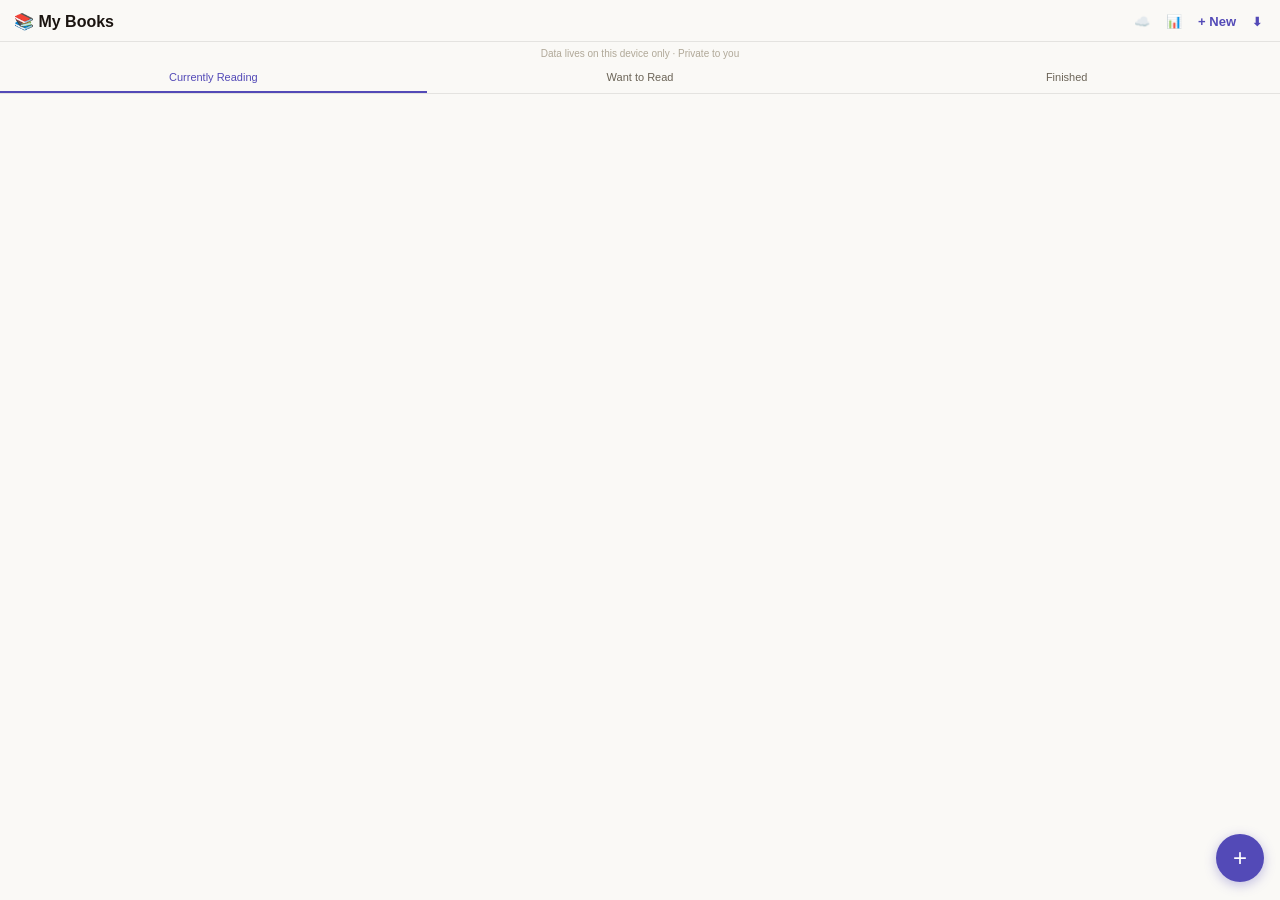
==== Index.html @ c8bccec6 "Add files via upload" ====
<!DOCTYPE html>
<html lang="en">
<head>
<meta charset="UTF-8"/>
<meta name="viewport" content="width=device-width,initial-scale=1,viewport-fit=cover"/>
<meta name="apple-mobile-web-app-capable" content="yes"/>
<meta name="apple-mobile-web-app-status-bar-style" content="black-translucent"/>
<meta name="apple-mobile-web-app-title" content="Annotator"/>
<meta name="theme-color" content="#1a1412"/>
<link rel="manifest" href="./manifest.json"/>
<link rel="apple-touch-icon" href="./icons/icon-192.png"/>
<title>Book Annotator</title>
<style>
:root{
  --bg:#faf9f6;--bg2:#f0ede6;--bg3:#e8e3d8;--card:#fff;--cb:rgba(0,0,0,0.09);
  --text:#1a1410;--t2:#6b6457;--t3:#b0a898;
  --accent:#534AB7;--al:#EEEDFE;--am:#7F77DD;
  --green:#0F6E56;--gl:#E1F5EE;--red:#A32D2D;--rl:#FCEBEB;
  --r:10px;--rl2:14px;--rx:18px;
  --st:env(safe-area-inset-top,0px);--sb:env(safe-area-inset-bottom,0px);
}
@media(prefers-color-scheme:dark){:root{
  --bg:#1a1412;--bg2:#221e1a;--bg3:#2a2420;--card:#2a2420;--cb:rgba(255,255,255,0.09);
  --text:#f0ebe2;--t2:#a09880;--t3:#5a5248;--al:#2a2660;--am:#9f99e8;
  --gl:#0a2e25;--rl:#2a1010;
}}
*,*::before,*::after{box-sizing:border-box;margin:0;padding:0;-webkit-tap-highlight-color:transparent;}
html,body{height:100%;overscroll-behavior:none;}
body{font-family:-apple-system,BlinkMacSystemFont,"SF Pro Text",sans-serif;background:var(--bg);color:var(--text);padding-top:var(--st);overflow-x:hidden;}
.screen{display:none;flex-direction:column;height:calc(100vh - var(--st));overflow:hidden;}
.screen.active{display:flex;}
.topbar{display:flex;align-items:center;gap:8px;padding:10px 14px 8px;background:var(--bg);border-bottom:0.5px solid var(--cb);flex-shrink:0;}
.topbar-title{font-size:16px;font-weight:600;flex:1;white-space:nowrap;overflow:hidden;text-overflow:ellipsis;}
.scroll-body{flex:1;overflow-y:auto;-webkit-overflow-scrolling:touch;padding:14px;}
button{font-family:inherit;cursor:pointer;border:none;border-radius:var(--r);transition:opacity 0.15s;}
.btn{background:var(--bg2);color:var(--text);padding:7px 13px;font-size:14px;font-weight:500;border:0.5px solid var(--cb);}
.btn:active{opacity:0.7;}.btn-primary{background:var(--accent);color:#fff;border-color:var(--accent);}
.btn-sm{font-size:11px;padding:3px 8px;background:transparent;color:var(--accent);border:0.5px solid var(--am);}
.btn-icon{background:transparent;color:var(--accent);font-size:13px;font-weight:600;padding:4px;}
.btn-back{background:transparent;color:var(--accent);font-size:15px;font-weight:500;padding:4px 0;display:flex;align-items:center;}
.btn-back::before{content:"‹";font-size:22px;line-height:1;margin-right:1px;}
/* sheets */
.sheet-overlay{display:none;position:fixed;inset:0;background:rgba(0,0,0,0.5);z-index:200;align-items:flex-end;}
.sheet-overlay.open{display:flex;}
.sheet{background:var(--bg);border-radius:var(--rx) var(--rx) 0 0;padding:16px max(15px,env(safe-area-inset-left,0px)) calc(16px + var(--sb)) max(15px,env(safe-area-inset-right,0px));width:100%;max-height:95vh;overflow-y:auto;}
.sheet-handle{width:36px;height:4px;background:var(--t3);border-radius:2px;margin:0 auto 12px;}
.sheet-x{position:absolute;right:10px;top:10px;font-size:22px;background:var(--bg3);color:var(--text);padding:4px 9px;border-radius:var(--r);border:0.5px solid var(--cb);line-height:1;min-width:36px;text-align:center;}
.sheet-title{font-size:16px;font-weight:600;margin-bottom:12px;}
/* forms */
.fg{display:flex;flex-direction:column;gap:4px;margin-bottom:11px;}
label,.fg-label{font-size:11px;color:var(--t2);font-weight:600;letter-spacing:0.04em;text-transform:uppercase;}
input,select,textarea{font-family:inherit;font-size:16px;border:0.5px solid var(--cb);border-radius:var(--r);padding:9px 11px;background:var(--bg2);color:var(--text);outline:none;width:100%;-webkit-appearance:none;appearance:none;}
input:focus,select:focus,textarea:focus{border-color:var(--am);}
input[type=number]{-moz-appearance:textfield;}
textarea{resize:none;min-height:68px;}
select{background-image:url("data:image/svg+xml,%3Csvg xmlns='http://www.w3.org/2000/svg' width='12' height='8'%3E%3Cpath d='M0 0l6 8 6-8z' fill='%23888'/%3E%3C/svg%3E");background-repeat:no-repeat;background-position:right 10px center;padding-right:28px;}
.r2{display:grid;grid-template-columns:1fr 1fr;gap:9px;}
.r3{display:grid;grid-template-columns:1fr 1fr 1fr;gap:7px;}
.fa{display:flex;gap:8px;margin-top:6px;}
.fa .btn{flex:1;padding:13px 11px;font-size:14px;min-height:48px;touch-action:manipulation;-webkit-tap-highlight-color:transparent;}
.divider{height:0.5px;background:var(--cb);margin:12px 0;}
.slabel{font-size:11px;font-weight:700;color:var(--t2);letter-spacing:0.06em;text-transform:uppercase;margin-bottom:7px;}
/* tabs */
.tab-bar{display:flex;background:var(--bg);border-bottom:0.5px solid var(--cb);flex-shrink:0;overflow-x:auto;scrollbar-width:none;}
.tab-bar::-webkit-scrollbar{display:none;}
.tab{flex-shrink:0;padding:8px 11px;font-size:11px;font-weight:500;color:var(--t2);background:transparent;border-bottom:2px solid transparent;border-radius:0;white-space:nowrap;}
.tab.active{color:var(--accent);border-bottom-color:var(--accent);}
.panel{display:none;}.panel.active{display:block;}
/* library */
.book-card{background:var(--card);border-radius:var(--rl2);border:0.5px solid var(--cb);padding:13px;margin-bottom:10px;cursor:pointer;display:flex;align-items:flex-start;gap:11px;}
.book-card:active{opacity:0.7;}
.book-cover{width:50px;height:72px;border-radius:6px;flex-shrink:0;overflow:hidden;background:var(--bg2);}
.book-info{flex:1;min-width:0;}
.book-title{font-size:15px;font-weight:600;margin-bottom:1px;white-space:nowrap;overflow:hidden;text-overflow:ellipsis;}
.book-author{font-size:12px;color:var(--t2);margin-bottom:4px;}
.book-meta{display:flex;align-items:center;gap:5px;flex-wrap:wrap;}
.gbadge{font-size:10px;font-weight:600;padding:2px 6px;border-radius:20px;background:var(--al);color:var(--accent);}
.sdot{width:6px;height:6px;border-radius:50%;display:inline-block;flex-shrink:0;}
.status-reading{background:#1D9E75;}.status-finished{background:#378ADD;}.status-want{background:#888780;}
/* entry cards */
.ec{background:var(--card);border-radius:var(--rl2);border:0.5px solid var(--cb);padding:10px 12px;margin-bottom:7px;border-left:3px solid var(--am);}
.ec.quote{border-left-color:#1D9E75;}.ec.character,.ec.person,.ec.suspect{border-left-color:#D85A30;}
.ec.theme{border-left-color:#378ADD;}.ec.chapter{border-left-color:#BA7517;}
.ec.setting{border-left-color:#D4537E;}.ec.relationship{border-left-color:#888780;}
.ec.symbol{border-left-color:#639922;}.ec.argument,.ec.redflag{border-left-color:#A32D2D;}
.ec.concept,.ec.keyidea{border-left-color:#185FA5;}.ec.evidence{border-left-color:#0F6E56;}
.ec.question{border-left-color:#7F77DD;}.ec.event{border-left-color:#D4537E;}
.ec.word{border-left-color:#854F0B;}.ec.characteristic{border-left-color:#993C1D;}
.ec.reference{border-left-color:#2E86C1;}.ec.dialogue{border-left-color:#1A8FA1;}
.emeta{display:flex;align-items:center;gap:4px;margin-bottom:5px;flex-wrap:wrap;}
.tag{font-size:10px;font-weight:600;padding:2px 6px;border-radius:20px;}
.tag-quote{background:var(--gl);color:var(--green);}
.tag-character,.tag-person,.tag-suspect{background:#FAECE7;color:#993C1D;}
.tag-theme{background:#E6F1FB;color:#185FA5;}.tag-chapter{background:#FAEEDA;color:#854F0B;}
.tag-setting{background:#FBEAF0;color:#993556;}.tag-relationship{background:#F1EFE8;color:#5F5E5A;}
.tag-symbol{background:#EAF3DE;color:#3B6D11;}.tag-argument,.tag-redflag{background:var(--rl);color:var(--red);}
.tag-concept,.tag-keyidea{background:#E6F1FB;color:#0C447C;}.tag-evidence{background:var(--gl);color:#085041;}
.tag-question{background:var(--al);color:var(--accent);}.tag-event{background:#FBEAF0;color:#993556;}
.tag-word{background:#FAEEDA;color:#633806;}.tag-characteristic{background:#FAECE7;color:#712B13;}
.tag-reference{background:#E6F1FB;color:#0C447C;}.tag-dialogue{background:#E8FCF8;color:#0b5345;}
.tag-default{background:var(--al);color:var(--accent);}
.pbadge{font-size:10px;color:var(--t3);background:var(--bg2);padding:2px 5px;border-radius:20px;border:0.5px solid var(--cb);white-space:nowrap;}
.cbadge{font-size:10px;font-weight:600;padding:2px 6px;border-radius:20px;cursor:pointer;}
.cbadge:active{opacity:0.7;}
.ebadge{font-size:10px;padding:2px 6px;border-radius:20px;font-weight:500;}
.emo-positive{background:var(--gl);color:var(--green);}
.emo-neutral{background:#E6F1FB;color:#185FA5;}
.emo-negative{background:var(--rl);color:var(--red);}
.econtent{font-size:13px;line-height:1.5;color:var(--text);}
.enote{font-size:12px;color:var(--t2);margin-top:3px;font-style:italic;}
.eactions{display:flex;gap:5px;justify-content:flex-end;margin-top:5px;}
.btn-del{background:transparent;color:var(--t3);font-size:11px;padding:2px 5px;}
.btn-del:active{color:#E24B4A;}
.btn-edit{background:transparent;color:var(--accent);font-size:11px;padding:2px 5px;}
/* filters */
.fscroll{display:flex;gap:5px;overflow-x:auto;padding-bottom:5px;margin-bottom:9px;-webkit-overflow-scrolling:touch;scrollbar-width:none;position:relative;z-index:1;}
.fscroll button,.fscroll .chip{pointer-events:auto;-webkit-tap-highlight-color:transparent;touch-action:manipulation;cursor:pointer;}
.fscroll::-webkit-scrollbar{display:none;}
.chip{white-space:nowrap;font-size:11px;font-weight:500;padding:5px 11px;border-radius:20px;border:0.5px solid var(--cb);background:var(--bg2);color:var(--t2);cursor:pointer;-webkit-tap-highlight-color:transparent;touch-action:manipulation;user-select:none;-webkit-user-select:none;}
.chip.active{background:var(--al);color:var(--accent);border-color:var(--am);}
/* char */
.clcard{border-radius:var(--rl2);border:0.5px solid var(--cb);padding:11px 13px;margin-bottom:7px;cursor:pointer;display:flex;align-items:center;gap:10px;}
.clcard:active{opacity:0.7;}
.avatar{border-radius:50%;font-weight:700;display:flex;align-items:center;justify-content:center;flex-shrink:0;overflow:hidden;}
/* char detail */
.char-hero{padding:14px;border-bottom:0.5px solid var(--cb);display:flex;align-items:flex-start;gap:11px;flex-shrink:0;flex-wrap:wrap;}
.csec{margin-bottom:14px;}
.csec-header{display:flex;align-items:center;justify-content:space-between;margin-bottom:6px;cursor:pointer;padding:6px 0;min-height:36px;touch-action:manipulation;-webkit-tap-highlight-color:transparent;}
.csec-label{font-size:10px;font-weight:700;letter-spacing:0.07em;text-transform:uppercase;}
.csec-toggle{font-size:16px;color:var(--accent);min-width:28px;text-align:center;line-height:1;padding:4px;}
.citem{background:var(--card);border:0.5px solid var(--cb);border-radius:var(--r);padding:8px 10px;margin-bottom:5px;font-size:13px;line-height:1.5;}
.ilabel{font-size:10px;font-weight:700;letter-spacing:0.04em;text-transform:uppercase;margin-bottom:2px;}
.ipage{font-size:10px;color:var(--t3);margin-top:3px;}
/* summary cards */
.sum-grid{display:grid;grid-template-columns:repeat(auto-fill,minmax(130px,1fr));gap:8px;margin-bottom:12px;}
.sum-card{background:var(--bg2);border-radius:var(--r);padding:9px 11px;cursor:pointer;touch-action:manipulation;-webkit-tap-highlight-color:transparent;}
.sum-card:active{opacity:0.7;}
.sum-val{font-size:18px;font-weight:600;}
.sum-lbl{font-size:11px;color:var(--t2);}
/* timeline */
.titem{display:flex;gap:9px;margin-bottom:13px;position:relative;}
.tdot{width:10px;height:10px;border-radius:50%;flex-shrink:0;margin-top:3px;}
.tline{position:absolute;left:4px;top:13px;bottom:-13px;width:2px;background:var(--cb);}
/* web */
.web-wrap{overflow-x:auto;overflow-y:auto;-webkit-overflow-scrolling:touch;cursor:grab;user-select:none;-webkit-user-select:none;padding:8px 0;}
/* empty */
.empty{text-align:center;padding:32px 14px;color:var(--t3);}
.empty-icon{font-size:30px;margin-bottom:7px;}
.empty-text{font-size:13px;font-weight:500;}
.empty-sub{font-size:11px;margin-top:4px;}
/* fab */
.fab{position:fixed;bottom:calc(18px + var(--sb));right:16px;width:48px;height:48px;border-radius:50%;background:var(--accent);color:#fff;font-size:24px;font-weight:300;display:flex;align-items:center;justify-content:center;box-shadow:0 3px 12px rgba(83,74,183,0.35);z-index:50;border:none;}
.fab:active{transform:scale(0.92);}
/* char picker */
.cpick-row{display:flex;gap:5px;flex-wrap:wrap;margin-top:4px;}
.cpick{font-size:11px;font-weight:600;padding:3px 8px;border-radius:20px;cursor:pointer;border:1.5px solid transparent;opacity:0.4;transition:opacity 0.15s;}
.cpick.sel{opacity:1;}
/* photo */
.photo-box{width:100%;height:80px;border:1px dashed var(--cb);border-radius:var(--r);display:flex;flex-direction:column;align-items:center;justify-content:center;cursor:pointer;gap:3px;position:relative;overflow:hidden;}
.photo-box img{position:absolute;inset:0;width:100%;height:100%;object-fit:cover;}
.photo-box span{font-size:11px;color:var(--t2);position:relative;}
/* sug box */
.sug-box{background:var(--al);border:0.5px solid var(--am);border-radius:var(--r);padding:9px 11px;margin-bottom:9px;font-size:12px;}
.sug-box strong{display:block;font-size:10px;color:var(--accent);margin-bottom:4px;}
.sug-btn{font-size:11px;padding:3px 9px;background:var(--accent);color:#fff;border-radius:20px;margin:2px 3px 2px 0;display:inline-block;cursor:pointer;}
/* type hint */
.type-hint{background:var(--al);border-radius:var(--r);padding:9px 11px;font-size:12px;color:var(--accent);line-height:1.55;}
.type-hint strong{display:block;font-size:10px;font-weight:700;letter-spacing:0.04em;text-transform:uppercase;margin-bottom:3px;}
.type-hint ul{padding-left:14px;margin-top:3px;}
.type-hint li{margin-bottom:2px;}
/* chap setup */
.chap-row{display:flex;align-items:center;gap:5px;margin-bottom:5px;background:var(--bg2);border-radius:var(--r);padding:7px 9px;}
.chap-row input{flex:1;min-width:0;}
/* location */
.loccard{background:var(--card);border-radius:var(--rl2);border:0.5px solid var(--cb);padding:10px 12px;margin-bottom:7px;}
.loccard-header{display:flex;align-items:center;justify-content:space-between;cursor:pointer;}
/* ref */
.ref-card{background:var(--card);border-radius:var(--rl2);border:0.5px solid var(--cb);padding:10px 12px;margin-bottom:7px;border-left:3px solid #2E86C1;}
/* todo */
.todo-item{display:flex;align-items:flex-start;gap:8px;padding:8px 10px;background:var(--card);border-radius:var(--r);border:0.5px solid var(--cb);margin-bottom:6px;}
.todo-dot{width:8px;height:8px;border-radius:50%;flex-shrink:0;margin-top:4px;}
/* reading session */
.session-card{background:var(--card);border-radius:var(--r);border:0.5px solid var(--cb);padding:9px 11px;margin-bottom:7px;}
/* stats */
.stat-row{display:flex;justify-content:space-between;align-items:center;padding:6px 0;border-bottom:0.5px solid var(--cb);}
.stat-val{font-size:15px;font-weight:600;}
/* progress bar */
.prog-bar{height:4px;background:var(--bg3);border-radius:2px;overflow:hidden;margin-top:4px;}
.prog-fill{height:100%;border-radius:2px;transition:width 0.3s;}
/* inv row */
.inv-row{display:flex;gap:4px;flex-wrap:wrap;margin-top:4px;}
/* dialogue */
.dial-line{display:flex;gap:8px;align-items:flex-start;margin-bottom:8px;padding:6px 8px;background:var(--bg2);border-radius:var(--r);}
.dial-speaker{min-width:80px;font-size:11px;font-weight:600;color:var(--accent);}
/* quick add char */
.quick-add-char{background:var(--al);border-radius:var(--r);padding:9px 11px;margin-top:6px;border:0.5px solid var(--am);}
</style>
</head>
<body>

<!-- ══ LIBRARY ══ -->
<div id="lib-screen" class="screen active">
  <div class="topbar">
    <div class="topbar-title">📚 My Books</div>
    <button class="btn-icon" style="font-size:13px;" onclick="openSync()">☁️</button>
    <button class="btn-icon" style="font-size:13px;" onclick="openSheet('lib-stats-overlay');renderLibStats()">📊</button>
    <button class="btn-icon" onclick="openNewBookSheet()">+ New</button>
    <button class="btn-icon" style="font-size:12px;" onclick="exportAllData()">⬇</button>
  </div>
  <div style="flex:1;overflow-y:auto;-webkit-overflow-scrolling:touch;">
    <div style="font-size:10px;color:var(--t3);text-align:center;padding:6px 0 4px;">Data lives on this device only · Private to you</div>
    <!-- reading/want tabs -->
    <div style="display:flex;gap:0;border-bottom:0.5px solid var(--cb);">
      <button class="tab active" id="lib-tab-reading" onclick="switchLibTab('reading',this)" style="flex:1;">Currently Reading</button>
      <button class="tab" id="lib-tab-want" onclick="switchLibTab('want',this)" style="flex:1;">Want to Read</button>
      <button class="tab" id="lib-tab-finished" onclick="switchLibTab('finished',this)" style="flex:1;">Finished</button>
    </div>
    <div id="lib-body" style="padding:12px;padding-bottom:80px;"></div>
    <div id="lib-empty" class="empty" style="display:none;padding:40px 14px;">
      <div class="empty-icon">📚</div><div class="empty-text">No books here yet</div><div class="empty-sub">Tap + New to add one</div>
    </div>
  </div>
  <button class="fab" onclick="openNewBookSheet()">+</button>
</div>

<!-- ══ BOOK ══ -->
<div id="book-screen" class="screen">
  <div class="topbar">
    <button class="btn-back" onclick="goLib()"></button>
    <div class="topbar-title" id="bs-title"></div>
    <button class="btn-icon" onclick="forceTab('stats')" title="Stats">📊</button>
    <button class="btn-icon" onclick="openReadingTimer()" title="Reading timer">⏱</button>
    <button class="btn-icon" onclick="openBookSettings()" style="font-size:16px;">⚙</button>
  </div>
  <div class="tab-bar" id="tab-bar"></div>
  <div style="flex:1;overflow-y:auto;-webkit-overflow-scrolling:touch;" id="panel-wrap">

    <div id="log-panel" class="panel active" style="padding:10px 11px 85px;">
      <div class="fscroll" id="filter-bar"></div>
      <div id="entries-list"></div>
      <div id="log-empty" class="empty" style="display:none"><div class="empty-icon">✏️</div><div class="empty-text">No entries yet</div><div class="empty-sub">Tap + to begin</div></div>
    </div>

    <div id="quotes-panel" class="panel" style="padding:10px 11px 85px;">
      <div class="fscroll" id="quote-filter"></div>
      <div id="quotes-list"></div>
      <div id="quotes-empty" class="empty" style="display:none"><div class="empty-icon">💬</div><div class="empty-text">No quotes yet</div></div>
    </div>

    <div id="chars-panel" class="panel" style="padding:10px 11px 85px;">
      <div style="display:flex;justify-content:flex-end;margin-bottom:8px;">
        <button class="btn btn-sm" onclick="suggestFamilyConnections()" style="font-size:11px;">🧬 Suggest family connections</button>
      </div>
      <div id="chars-list"></div>
      <div id="chars-empty" class="empty" style="display:none"><div class="empty-icon">👤</div><div class="empty-text">No characters yet</div></div>
    </div>

    <div id="web-panel" class="panel" style="padding:8px 10px 85px;">
      <div style="font-size:10px;color:var(--t3);text-align:center;margin-bottom:6px;">Tap a character · Filter by relationship type</div>
      <div class="fscroll" id="web-filter-bar"></div>
      <div class="web-wrap"><svg id="web-svg" style="width:100%;display:block;margin:0 auto;" height="500" viewBox="0 0 360 500"></svg></div>
      <div id="web-empty" class="empty" style="display:none"><div class="empty-icon">🕸️</div><div class="empty-text">No characters yet</div></div>
    </div>

    <div id="timeline-panel" class="panel" style="padding:10px 11px 85px;">
      <div style="font-size:11px;color:var(--t2);background:var(--bg2);border-radius:var(--r);padding:8px 10px;margin-bottom:10px;"><strong>Timeline tip:</strong> Log chronological beats here — "Year 1815," "Three weeks pass," "Chapter 4 occurs two days after Ch.3." For major emotional turning points use the <em>Event</em> entry type. For relative time, use ± offset from a prior event.</div>
      <div id="timeline-list"></div>
      <div id="tl-empty" class="empty" style="display:none"><div class="empty-icon">📅</div><div class="empty-text">No timeline entries yet</div></div>
    </div>

    <div id="map-panel" class="panel" style="padding:10px 11px 85px;">
      <div id="map-list"></div>
      <div id="map-empty" class="empty" style="display:none"><div class="empty-icon">📍</div><div class="empty-text">No locations yet</div></div>
    </div>

    <div id="words-panel" class="panel" style="padding:10px 11px 85px;">
      <div id="words-list"></div>
      <div id="words-empty" class="empty" style="display:none"><div class="empty-icon">📖</div><div class="empty-text">No vocabulary yet</div></div>
    </div>

    <div id="questions-panel" class="panel" style="padding:10px 11px 85px;">
      <div id="questions-list"></div>
      <div id="q-empty" class="empty" style="display:none"><div class="empty-icon">❓</div><div class="empty-text">No questions yet</div></div>
    </div>

    <div id="refs-panel" class="panel" style="padding:10px 11px 85px;">
      <div class="fscroll" id="ref-filter-bar"></div>
      <div id="refs-list"></div>
      <div id="refs-empty" class="empty" style="display:none"><div class="empty-icon">🔖</div><div class="empty-text">No references yet</div></div>
    </div>

    <div id="todo-panel" class="panel" style="padding:10px 11px 85px;">
      <div id="todo-progress" style="margin-bottom:10px;"></div>
      <div style="margin-bottom:10px;">
        <button class="btn btn-sm" onclick="scanMissingFields()" style="width:100%;padding:9px;font-size:12px;touch-action:manipulation;">🔍 Scan entries for missing fields</button>
        <div id="scan-results" style="display:none;margin-top:8px;background:var(--bg2);border-radius:var(--r);padding:10px 12px;font-size:12px;"></div>
      </div>
      <div id="todo-list"></div>
    </div>

    <div id="stats-panel" class="panel" style="padding:10px 11px 85px;">
      <div id="stats-content"></div>
    </div>

  </div>
  <button class="fab" onclick="openAddSheet()">+</button>
</div>

<!-- ══ CHARACTER DETAIL ══ -->
<div id="char-screen" class="screen">
  <div class="topbar">
    <button class="btn-back" id="char-back-btn"></button>
    <div class="topbar-title" id="char-screen-title"></div>
    <button class="btn-icon" id="char-edit-btn" style="font-size:12px;">Edit</button>
    <button class="btn-icon" id="char-add-rel-btn" style="font-size:12px;">+ Rel</button>
  </div>
  <div class="char-hero" id="char-hero"></div>
  <div style="flex:1;overflow-y:auto;-webkit-overflow-scrolling:touch;padding:12px 12px 40px;" id="char-body"></div>
</div>

<!-- ══ LOCATION DETAIL ══ -->
<div id="loc-screen" class="screen">
  <div class="topbar">
    <button class="btn-back" id="loc-back-btn"></button>
    <div class="topbar-title" id="loc-screen-title"></div>
    <button class="btn-icon" style="font-size:12px;" onclick="if(currentLocName)openEditLocSheet(currentLocName)">Edit</button>
  </div>
  <div style="flex:1;overflow-y:auto;-webkit-overflow-scrolling:touch;padding:12px 12px 40px;" id="loc-body"></div>
</div>

<!-- ══ GUIDE SCREEN ══ -->
<div id="guide-screen" class="screen">
  <div class="topbar">
    <button class="btn-back" onclick="show('lib-screen','guide-screen')"></button>
    <div class="topbar-title">How to Use This App</div>
  </div>
  <div class="scroll-body" id="guide-body"></div>
</div>

<!-- ══ NEW BOOK SHEET ══ -->
<div class="sheet-overlay" id="nb-overlay" onclick="mc('nb-overlay',event)">
  <div class="sheet" style="position:relative;">
    <div class="sheet-handle"></div>
    <button class="sheet-x" onclick="closeSheet('nb-overlay')">×</button>
    <div class="sheet-title" id="nb-sheet-title">New book</div>
    <input type="hidden" id="nb-edit-id"/>
    <div class="fg"><label>Title *</label><input type="text" id="nb-title" placeholder="e.g. East of Eden" oninput="autoTitleCase(this)" onblur="lookupBook(this.value)"/></div>
    <div id="nb-lookup-hint" style="display:none;font-size:11px;color:var(--accent);margin:-6px 0 8px;padding:5px 8px;background:var(--al);border-radius:var(--r);"></div>
    <div class="fg"><label>Author</label><input type="text" id="nb-author" placeholder="e.g. John Steinbeck"/></div>
    <div class="r2">
      <div class="fg"><label>Genre / Type</label>
        <select id="nb-genre">
          <option value="fiction">Fiction</option>
          <option value="nonfiction">Non-Fiction</option>
          <option value="memoir">Memoir / Biography</option>
          <option value="mystery">Mystery / Thriller</option>
          <option value="scifi">Sci-Fi / Fantasy</option>
          <option value="history">History</option>
          <option value="selfhelp">Self-Help</option>
          <option value="poetry">Poetry</option>
          <option value="essays">Collection of Essays</option>
          <option value="anthology">Anthology</option>
          <option value="graphic">Graphic Novel / Comics</option>
          <option value="shortfiction">Short Story Collection</option>
          <option value="play">Play / Drama</option>
          <option value="other">Other</option>
        </select>
      </div>
      <div class="fg"><label>Status</label>
        <select id="nb-status" onchange="toggleRatingVis()">
          <option value="reading">Currently Reading</option>
          <option value="finished">Finished</option>
          <option value="want">Want to Read</option>
        </select>
      </div>
    </div>
    <div class="r2">
      <div class="fg"><label>Date started</label><input type="date" id="nb-ds"/></div>
      <div class="fg"><label>Date finished</label><input type="date" id="nb-de"/></div>
    </div>
    <div class="fg" id="nb-rating-group" style="display:none">
      <label>Rating</label>
      <select id="nb-rating">
        <option value="">Not yet rated</option>
        <option value="1">⭐ — Didn't enjoy it</option>
        <option value="2">⭐⭐ — It was okay</option>
        <option value="3">⭐⭐⭐ — Liked it</option>
        <option value="4">⭐⭐⭐⭐ — Really enjoyed it</option>
        <option value="5">⭐⭐⭐⭐⭐ — Loved it</option>
      </select>
    </div>
    <div class="r2">
      <div class="fg"><label>Current page</label><input type="number" id="nb-prog" inputmode="numeric" min="1" placeholder="e.g. 87"/></div>
      <div class="fg"><label>Total pages</label><input type="number" id="nb-total" inputmode="numeric" min="1" placeholder="e.g. 412"/></div>
    </div>
    <div class="fg"><label>Why reading?</label><input type="text" id="nb-why" placeholder="Recommended by, found online, follow-up to…"/></div>
    <div class="divider"></div>
    <div class="slabel">Publication info</div>
    <div class="r2">
      <div class="fg"><label>Publisher</label><input type="text" id="nb-pub" placeholder="e.g. Penguin"/></div>
      <div class="fg"><label>Year published</label><input type="text" id="nb-year" placeholder="e.g. 1952"/></div>
    </div>
    <div class="r2">
      <div class="fg"><label>ISBN</label><input type="text" id="nb-isbn" placeholder="978-…"/></div>
      <div class="fg"><label>Edition / format</label><input type="text" id="nb-edition" placeholder="Paperback, 3rd ed."/></div>
    </div>
    <div class="fg"><label>About the author</label><textarea id="nb-about-author" placeholder="Brief bio or notes about the author…" style="min-height:50px;"></textarea></div>
    <div class="fg"><label>Book summary / blurb</label><textarea id="nb-summary" placeholder="The back-cover summary or your own overview…" style="min-height:60px;"></textarea></div>
    <div class="fg"><label>Original language</label><input type="text" id="nb-orig-lang" placeholder="e.g. Spanish, Russian, French"/></div>
    <div class="fg"><label>Translation / edition language</label><input type="text" id="nb-trans-lang" placeholder="e.g. English (Edith Grossman, 2003)"/></div>
    <div class="divider"></div>
    <div class="slabel">Cover photo</div>
    <div class="fg">
      <div class="photo-box" id="nb-cover-box" onclick="triggerPhoto('nb-cover-input','nb-cover-box','nb-cover-data')">
        <span style="font-size:22px;">📷</span><span>Tap to upload cover</span>
      </div>
      <input type="file" id="nb-cover-input" accept="image/*" style="display:none" onchange="handlePhoto(this,'nb-cover-box','nb-cover-data')"/>
      <input type="hidden" id="nb-cover-data"/>
    </div>
    <div class="divider"></div>
    <div class="slabel">Chapter setup <span style="font-weight:400;color:var(--t3);">(auto-assigns chapter from page)</span></div>
    <div style="font-size:11px;color:var(--t2);margin-bottom:8px;">You can also add chapters as "Chapter" entries in the log — if you add a chapter entry with a page range, it auto-updates this setup.</div>
    <div id="chap-setup-list"></div>
    <button class="btn btn-sm" onclick="addChapSetupRow()" style="margin-bottom:10px;">+ Add chapter</button>
    <div class="fa">
      <button class="btn" onclick="closeSheet('nb-overlay')">Cancel</button>
      <button class="btn btn-primary" onclick="saveBook()">Save</button>
    </div>
  </div>
</div>

<!-- ══ ADD/EDIT ENTRY SHEET ══ -->
<div class="sheet-overlay" id="ae-overlay" onclick="mc('ae-overlay',event)">
  <div class="sheet" style="position:relative;">
    <div class="sheet-handle"></div>
    <button class="sheet-x" onclick="closeSheet('ae-overlay')">×</button>
    <!-- TYPE SELECTOR + HINT PINNED AT TOP -->
    <div style="position:sticky;top:0;background:var(--bg);z-index:10;padding-bottom:8px;margin-bottom:8px;border-bottom:0.5px solid var(--cb);">
      <div class="sheet-title" id="ae-sheet-title" style="margin-bottom:8px;">Add annotation</div>
      <div class="fg" style="margin-bottom:8px;"><label>What is this?</label>
        <div style="display:flex;gap:6px;align-items:center;">
          <select id="ae-type" onchange="onTypeChange()" style="flex:1;"></select>
          <button type="button" onclick="showTypeHint()" style="background:var(--bg3);border:0.5px solid var(--cb);border-radius:var(--r);padding:6px 9px;font-size:13px;color:var(--accent);flex-shrink:0;touch-action:manipulation;" title="Show entry description">?</button>
        </div>
      </div>
      <div id="ae-type-hint" class="type-hint" style="display:none;"></div>
    </div>
    <input type="hidden" id="ae-edit-id"/>

    <!-- CHARACTER -->
    <div id="ae-char-section" style="display:none">
      <div class="r2">
        <div class="fg"><label>Full name *</label><input type="text" id="ae-cn" placeholder="e.g. Elizabeth Bennet" oninput="autoTitleCase(this)"/></div>
        <div class="fg"><label>Nickname(s)</label><input type="text" id="ae-nick" placeholder="e.g. Lizzy"/></div>
      </div>
      <div class="r3">
        <div class="fg"><label>Gender</label>
          <select id="ae-gender"><option value="">Unknown</option><option>Male</option><option>Female</option><option>Nonbinary</option><option>Transgender male</option><option>Transgender female</option><option>Genderfluid</option><option>Agender</option><option>Other</option></select>
        </div>
        <div class="fg"><label>Pronouns</label>
          <select id="ae-pronouns" style="-webkit-appearance:auto;appearance:auto;">
            <option value="">Unknown</option>
            <option value="she/her">she/her</option>
            <option value="he/him">he/him</option>
            <option value="they/them">they/them</option>
            <option value="she/they">she/they</option>
            <option value="he/they">he/they</option>
            <option value="it/its">it/its</option>
            <option value="xe/xem">xe/xem</option>
            <option value="ze/zir">ze/zir</option>
          </select>
        </div>
        <div class="fg"><label>Role</label>
          <select id="ae-crole"><option value="">Unknown</option><option value="main">Main</option><option value="side">Side</option><option value="minor">Minor / Unnamed</option><option value="stranger">Stranger / One-liner</option><option value="antagonist">Antagonist</option><option value="narrator">Narrator</option></select>
        </div>
      </div>
      <div class="r2">
        <div class="fg"><label>Status</label>
          <select id="ae-cstatus"><option value="unknown">Unknown</option><option value="alive">Alive</option><option value="deceased">Deceased</option></select>
        </div>
        <div class="fg"><label>Language(s) spoken</label><input type="text" id="ae-clang" placeholder="e.g. French, Latin"/></div>
      </div>
      <div class="r2">
        <div class="fg"><label>Introduced — Ch.</label><input type="number" id="ae-cintro-ch" inputmode="numeric" placeholder="e.g. 2" min="1"/></div>
        <div class="fg"><label>Introduced — p.</label><input type="number" id="ae-cintro-pg" inputmode="numeric" placeholder="e.g. 34" min="1"/></div>
      </div>
      <div class="fg"><label>Physical description</label><textarea id="ae-cphys" placeholder="Appearance, distinguishing features…" style="min-height:50px;"></textarea></div>
      <div class="fg"><label>Personality description</label><textarea id="ae-cdesc" placeholder="Personality, mannerisms, backstory…" style="min-height:50px;"></textarea></div>
      <div class="fg"><label>Photo</label>
        <div class="photo-box" id="ae-char-photo-box" onclick="triggerPhoto('ae-char-photo-input','ae-char-photo-box','ae-char-photo-data')">
          <span style="font-size:18px;">📷</span><span>Tap to upload photo</span>
        </div>
        <input type="file" id="ae-char-photo-input" accept="image/*" style="display:none" onchange="handlePhoto(this,'ae-char-photo-box','ae-char-photo-data')"/>
        <input type="hidden" id="ae-char-photo-data"/>
      </div>
      <div class="divider"></div>
      <div class="slabel">Quick relationships <span style="font-size:10px;font-weight:400;color:var(--t3);">— "This character" is [type] of [another character]</span></div>
      <div style="font-size:11px;color:var(--t2);margin-bottom:7px;">Slot 1 = THIS character · Slot 2 = THE OTHER character. E.g. "This character is the <em>Teacher</em> of [Character B]"</div>
      <div id="ae-quick-rels-list"></div>
      <button class="btn" onclick="addQuickRelRow()" style="margin-bottom:8px;width:100%;background:var(--al);color:var(--accent);border-color:var(--am);font-size:13px;padding:9px;touch-action:manipulation;">+ Add relationship</button>
      <div id="ae-sug-box" style="display:none" class="sug-box">
        <strong>Suggested connections</strong>
        <div id="ae-sug-content"></div>
      </div>
    </div>

    <!-- CONTENT (non-char) -->
    <div id="ae-content-section">
      <div class="fg"><label id="ae-clabel">Content</label><textarea id="ae-content" placeholder="Enter content…"></textarea></div>
    </div>

    <!-- QUESTION ANSWER -->
    <div id="ae-q-ex" style="display:none">
      <div class="fg"><label>Answer (fill in when resolved)</label><textarea id="ae-qanswer" placeholder="Answer or resolution…" style="min-height:50px;"></textarea></div>
    </div>

    <!-- QUOTE EXTRAS -->
    <div id="ae-quote-ex" style="display:none">
      <div class="r2">
        <div class="fg"><label>Speaker</label><select id="ae-speaker" onchange="autoTagSpeaker()"></select></div>
        <div class="fg"><label>Emotion / tone</label><select id="ae-emotion">
          <option value="">— none —</option>
          <optgroup label="Positive"><option data-tone="positive">Admiring</option><option data-tone="positive">Caring</option><option data-tone="positive">Cheerful</option><option data-tone="positive">Compassionate</option><option data-tone="positive">Confident</option><option data-tone="positive">Excited</option><option data-tone="positive">Grateful</option><option data-tone="positive">Hopeful</option><option data-tone="positive">Joyful</option><option data-tone="positive">Kind</option><option data-tone="positive">Loving</option><option data-tone="positive">Optimistic</option><option data-tone="positive">Playful</option><option data-tone="positive">Proud</option><option data-tone="positive">Reassuring</option><option data-tone="positive">Relieved</option><option data-tone="positive">Sweet</option><option data-tone="positive">Tender</option><option data-tone="positive">Warm</option></optgroup>
          <optgroup label="Neutral"><option data-tone="neutral">Analytical</option><option data-tone="neutral">Confused</option><option data-tone="neutral">Curious</option><option data-tone="neutral">Detached</option><option data-tone="neutral">Matter-of-fact</option><option data-tone="neutral">Nostalgic</option><option data-tone="neutral">Pensive</option><option data-tone="neutral">Resigned</option><option data-tone="neutral">Sarcastic</option><option data-tone="neutral">Surprised</option><option data-tone="neutral">Wistful</option></optgroup>
          <optgroup label="Negative"><option data-tone="negative">Angry</option><option data-tone="negative">Anxious</option><option data-tone="negative">Ashamed</option><option data-tone="negative">Bitter</option><option data-tone="negative">Cold</option><option data-tone="negative">Contemptuous</option><option data-tone="negative">Deceptive</option><option data-tone="negative">Defiant</option><option data-tone="negative">Desperate</option><option data-tone="negative">Disgusted</option><option data-tone="negative">Envious</option><option data-tone="negative">Fearful</option><option data-tone="negative">Guilty</option><option data-tone="negative">Hateful</option><option data-tone="negative">Jealous</option><option data-tone="negative">Manipulative</option><option data-tone="negative">Mournful</option><option data-tone="negative">Pleading</option><option data-tone="negative">Sad</option><option data-tone="negative">Shameful</option><option data-tone="negative">Threatening</option></optgroup>
        </select></div>
      </div>
      <div id="ae-quote-trans-toggle" style="margin-top:6px;">
        <button type="button" onclick="toggleQuoteTrans()" style="background:none;border:none;color:var(--acc);font-size:.85rem;padding:0;cursor:pointer;" id="ae-qt-btn">＋ Add translation</button>
      </div>
      <div id="ae-quote-trans" style="display:none">
        <div class="r2">
          <div class="fg"><label>Original language</label><input type="text" id="ae-qt-from" placeholder="e.g. Spanish, French…"/></div>
          <div class="fg"><label>Translated to</label><input type="text" id="ae-qt-to" placeholder="e.g. English…"/></div>
        </div>
        <div class="fg"><label>Original text</label><textarea id="ae-qt-orig" placeholder="The quote as it appears in the original language…" style="min-height:56px;"></textarea></div>
        <div class="fg"><label>Translation</label><textarea id="ae-qt-rendered" placeholder="Your translation, or the translator's version…" style="min-height:56px;"></textarea></div>
        <div class="fg"><label>Translator <span style="font-weight:400;">(optional)</span></label><input type="text" id="ae-qt-translator" placeholder="e.g. Edith Grossman, Gregory Rabassa, mine…"/></div>
      </div>
    </div>

    <!-- CHARACTERISTIC EXTRAS -->
    <div id="ae-char-ex" style="display:none">
      <div class="fg"><label>Trait type</label>
        <select id="ae-trait-type"><option value="personality">Personality</option><option value="physical">Physical</option><option value="behavioral">Behavioral</option><option value="emotional">Emotional</option><option value="intellectual">Intellectual</option></select>
      </div>
      <div class="fg"><label>Supporting quote <span style="font-weight:400;">(proves this trait)</span></label><input type="text" id="ae-sq" placeholder="Quote from the book that shows this trait…"/></div>
      <div class="r2">
        <div class="fg"><label>Quote page range</label><input type="text" id="ae-sqp" placeholder="e.g. 47 or 47–52"/></div>
        <div class="fg"><label>Quote chapter</label><input type="number" id="ae-sqc" inputmode="numeric" min="1" placeholder="ch."/></div>
      </div>
    </div>

    <!-- WORD EXTRAS -->
    <div id="ae-word-ex" style="display:none">
      <div style="display:flex;gap:6px;margin-bottom:7px;">
        <button class="btn btn-sm" onclick="lookupMW()" style="flex:1;">🔍 Look up in Merriam-Webster</button>
      </div>
      <div id="ae-mw-result" style="display:none;background:var(--gl);border-radius:var(--r);padding:8px 10px;margin-bottom:8px;font-size:12px;color:var(--green);"></div>
      <div class="fg"><label>Definition</label><textarea id="ae-def" style="min-height:50px;" placeholder="What does it mean?"></textarea></div>
      <div class="fg"><label>Context in book</label><input type="text" id="ae-word-context" placeholder="How it was used in the text…"/></div>
      <div class="fg"><label>Translation <span style="font-weight:400;">(if foreign word)</span></label><input type="text" id="ae-word-trans" placeholder="Translation in your language…"/></div>
      <div class="fg"><label>Source</label><input type="text" id="ae-wsrc" placeholder="e.g. Merriam-Webster"/></div>
    </div>

    <!-- TIMELINE EXTRAS -->
    <div id="ae-tl-ex" style="display:none">
      <div style="font-size:11px;color:var(--t2);background:var(--bg2);border-radius:var(--r);padding:7px 9px;margin-bottom:9px;">
        <strong>Timeline examples:</strong> "Year 1348 — Black Death begins" · "Three months after the wedding" · "Same day as Chapter 4" · "Unknown — sometime in winter"<br>
        Use the ± offset below to calculate from a prior event.
      </div>
      <div class="r2">
        <div class="fg"><label>Event date / era</label><input type="text" id="ae-evdate" placeholder="e.g. 1943, Ch.4, Year 3"/></div>
        <div class="fg"><label>Importance</label>
          <select id="ae-imp"><option value="normal">Normal</option><option value="major">Major</option><option value="minor">Minor</option></select>
        </div>
      </div>
      <div class="fg"><label>Relative offset from prior event <span style="font-weight:400;">(optional)</span></label>
        <div style="display:flex;gap:6px;">
          <select id="ae-offset-dir" style="width:60px;flex-shrink:0;"><option value="+">+</option><option value="-">−</option></select>
          <input type="number" id="ae-offset-num" inputmode="numeric" placeholder="e.g. 3" style="width:70px;flex-shrink:0;min-width:0;"/>
          <select id="ae-offset-unit" style="flex:1;"><option>days</option><option>weeks</option><option>months</option><option>years</option><option>decades</option><option>centuries</option><option>hours</option><option>minutes</option></select>
        </div>
      </div>
    </div>

    <!-- EVENT EXTRAS (renamed from Major Event) -->
    <div id="ae-event-ex" style="display:none">
      <div class="fg"><label>Significance</label>
        <select id="ae-event-sig"><option value="minor">Minor — small but notable</option><option value="significant">Significant — changes something</option><option value="major">Major — turning point</option><option value="lifechanging">Life-changing — defines the story</option></select>
      </div>
      <div class="fg"><label>Event type(s) <span style="font-weight:400;">(tap to select multiple)</span></label>
        <div class="cpick-row" id="event-type-picks" style="margin-top:5px;"></div>
      </div>
      <div class="fg"><label>When <span style="font-weight:400;">(chapter, page, or narrative time — feeds into Timeline)</span></label><input type="text" id="ae-medate" placeholder="e.g. Ch.7 · p.134 · Year 1823"/></div>
      <div style="display:flex;align-items:center;gap:8px;margin-bottom:10px;">
        <input type="checkbox" id="ae-event-to-tl" style="width:auto;min-width:0;flex-shrink:0;" checked/>
        <label for="ae-event-to-tl" style="font-size:12px;text-transform:none;letter-spacing:0;">Also add to Timeline</label>
      </div>
    </div>

    <!-- REFERENCE EXTRAS -->
    <div id="ae-ref-ex" style="display:none">
      <div class="r2">
        <div class="fg"><label>Type</label>
          <select id="ae-ref-type" onchange="toggleGoodreads()">
            <option value="book">📚 Book</option>
            <option value="article">📰 Article</option>
            <option value="watch">🎬 Watch (film/doc/video)</option>
            <option value="research">🔍 Online research</option>
            <option value="podcast">🎙 Podcast</option>
          </select>
        </div>
        <div class="fg"><label>Author / Creator</label><input type="text" id="ae-ref-author" placeholder="Author name"/></div>
      </div>
      <div class="fg"><label>Pages / Minutes</label><input type="number" id="ae-ref-length" inputmode="numeric" placeholder="e.g. 320 pages or 94 min"/></div>
      <div class="fg"><label>Link / URL</label><input type="text" id="ae-ref-url" placeholder="https://…"/></div>
      <div id="ae-goodreads-hint" style="display:none;font-size:11px;color:var(--accent);margin:-4px 0 8px;padding:5px 8px;background:var(--al);border-radius:var(--r);">💡 Book reference — consider <span style="text-decoration:underline;cursor:pointer;" onclick="openLink('https://www.goodreads.com/search?q='+encodeURIComponent(document.getElementById('ae-content').value))">adding to Goodreads</span> too.</div>
    </div>

    <!-- DIALOGUE -->
    <div id="ae-dial-ex" style="display:none">
      <div style="font-size:11px;color:var(--t2);background:var(--al);border-radius:var(--r);padding:8px 10px;margin-bottom:8px;">
        Add each line of the conversation in order. Select the speaker for each line — use "Narrator" for stage directions or descriptions between lines.
      </div>
      <div id="ae-dial-lines"></div>
      <button class="btn btn-sm" onclick="addDialogueLine()" style="margin-bottom:8px;width:100%;text-align:center;">+ Add line</button>
    </div>

    <!-- TRANSLATION -->
    <div id="ae-trans-ex" style="display:none">
      <div class="r2">
        <div class="fg"><label>Original language</label><input type="text" id="ae-trans-from" placeholder="e.g. Spanish, Latin, French"/></div>
        <div class="fg"><label>Translated into</label><input type="text" id="ae-trans-to" placeholder="e.g. English"/></div>
      </div>
      <div class="fg"><label>Original text *</label><textarea id="ae-trans-original" placeholder="The original passage or word as it appears in the source…" style="min-height:60px;" oninput="updateTranslateLink()"></textarea></div>
      <div style="margin:-6px 0 10px;">
        <button type="button" class="btn btn-sm" id="ae-gtranslate-btn" onclick="openGoogleTranslate()" style="width:100%;padding:7px;font-size:12px;">🌐 Open in Google Translate</button>
      </div>
      <div class="fg"><label>Translation / your rendering</label><textarea id="ae-trans-rendered" placeholder="Paste your translation here after looking it up…" style="min-height:60px;"></textarea></div>
      <div class="fg"><label>Translator <span style="font-weight:400;">(optional)</span></label><input type="text" id="ae-trans-translator" placeholder="e.g. Gregory Rabassa, Google Translate, mine"/></div>
      <div class="fg"><label>Why it matters <span style="font-weight:400;">(optional)</span></label><textarea id="ae-trans-why" placeholder="What does this passage mean in context? Is anything lost in translation? What nuance stands out?" style="min-height:50px;"></textarea></div>
    </div>

    <!-- RELATIONSHIP EXTRAS -->
    <div id="ae-rel-ex" style="display:none">
      <div style="font-size:11px;color:var(--t2);background:var(--bg2);border-radius:var(--r);padding:7px 9px;margin-bottom:9px;"><strong>Who goes where?</strong><br>Character A = the one <em>being described</em>. Character B = the other person.<br>The label shows: "A is [type] of B." On B's profile it auto-reverses.<br>e.g. A=Elizabeth, type=Student, B=Professor → Elizabeth's profile: "Professor — Teacher." Professor's profile: "Elizabeth — Student."</div>
      <div class="fg"><label>Relationship type</label><select id="ae-reltype">
        <option value="">— select —</option>
        <optgroup label="Distant Family"><option>Distant ancestor</option><option>Distant descendant</option><option>Distant relative (unknown degree)</option><option>Great-great-grandchild</option><option>Great-great-grandparent</option><option>Great-great-grandfather</option><option>Great-great-grandmother</option></optgroup>
        <optgroup label="Family"><option>Adopted child</option><option>Adoptive parent</option><option>Aunt</option><option>Child</option><option>Cousin</option><option>Father</option><option>Grandchild</option><option>Grandfather</option><option>Grandmother</option><option>Great-grandchild</option><option>Great-grandfather</option><option>Great-grandmother</option><option>Guardian</option><option>Half-sibling</option><option>In-law</option><option>Mother</option><option>Nephew</option><option>Niece</option><option>Second cousin</option><option>Sibling</option><option>Step-child</option><option>Step-parent</option><option>Step-sibling</option><option>Uncle</option><option>Ward</option></optgroup>
        <optgroup label="Romantic"><option>Admirer</option><option>Betrothed</option><option>Estranged spouse</option><option>Ex-partner</option><option>Love interest</option><option>Partner</option><option>Spouse</option></optgroup>
        <optgroup label="Social"><option>Acquaintance</option><option>Ally</option><option>Best friend</option><option>Close friend</option><option>Confidant</option><option>Enemy</option><option>Friend</option><option>Mentor</option><option>Neighbour</option><option>Protégé</option><option>Rival</option><option>Stranger</option></optgroup>
        <optgroup label="Professional"><option>Business partner</option><option>Colleague</option><option>Commander</option><option>Employee</option><option>Employer</option><option>Master</option><option>Servant</option><option>Student</option><option>Subordinate</option><option>Teacher</option></optgroup>
        <optgroup label="Other"><option>Complicated</option><option>Unknown</option></optgroup>
      </select></div>
      <div class="r2">
        <div class="fg"><label>Character A <span style="font-weight:400;">(this char)</span></label><select id="ae-rela"></select></div>
        <div class="fg"><label>Character B <span style="font-weight:400;">(other char)</span></label><select id="ae-relb"></select></div>
      </div>
      <div id="ae-quick-add-b" style="display:none">
        <div class="quick-add-char">
          <div style="font-size:11px;font-weight:700;color:var(--accent);margin-bottom:6px;">Quick-add new character for B:</div>
          <div class="r2">
            <div class="fg"><label>Name *</label><input type="text" id="qa-name" placeholder="Character name" oninput="autoTitleCase(this)"/></div>
            <div class="fg"><label>Role</label><select id="qa-role"><option value="">Unknown</option><option value="main">Main</option><option value="side">Side</option><option value="minor">Minor</option><option value="stranger">Stranger / One-liner</option><option value="antagonist">Antagonist</option></select></div>
          </div>
          <div class="r2">
            <div class="fg"><label>Intro Ch.</label><input type="number" id="qa-ch" inputmode="numeric" placeholder="Ch."/></div>
            <div class="fg"><label>Intro p.</label><input type="number" id="qa-pg" inputmode="numeric" placeholder="p."/></div>
          </div>
          <button class="btn btn-sm btn-primary" onclick="saveQuickAddChar()" style="margin-top:4px;">Save character</button>
        </div>
      </div>
      <div class="fg"><label>Description</label><textarea id="ae-reldesc" style="min-height:50px;" placeholder="Describe the relationship…"></textarea></div>
    </div>

    <!-- LOCATION -->
    <div id="ae-loc-ex" style="display:none">
      <div class="r2">
        <div class="fg"><label>Real or fictional?</label>
          <select id="ae-loc-type"><option value="real">Real place</option><option value="fictional">Fictional place</option><option value="unknown">Unknown</option></select>
        </div>
        <div class="fg"><label>Building / Place name</label><input type="text" id="ae-loc-building" placeholder="e.g. Hogwarts, 10 Downing St"/></div>
      </div>
      <div class="r2">
        <div class="fg"><label>City / Region</label><input type="text" id="ae-loc-city" placeholder="e.g. London" onblur="geocodeCity('ae-loc-city','ae-loc-country')"/></div>
        <div class="fg"><label>Country</label><input type="text" id="ae-loc-country" placeholder="e.g. England"/></div>
      </div>
      <div class="fg"><label>Era / Time period at book</label><input type="text" id="ae-loc-era" placeholder="e.g. 1940s wartime London"/></div>
      <div class="fg"><label>Notes on location</label><textarea id="ae-loc-notes" placeholder="Atmosphere, significance, what happened here…" style="min-height:50px;"></textarea></div>
    </div>

    <!-- COMMON FIELDS -->
    <div id="ae-common">
      <div class="divider"></div>
      <div class="r2" id="ae-chappage">
        <div class="fg"><label>Chapter #</label><input type="number" id="ae-ch" inputmode="numeric" min="1" placeholder="e.g. 3" onblur="autoChapFromPage()"/></div>
        <div class="fg"><label>Page range</label><input type="text" id="ae-pg" placeholder="e.g. 47 or 47–52" oninput="autoChapFromPageLive(this.value)"/></div>
      </div>
      <div class="fg"><label>Date of entry</label><input type="date" id="ae-date"/></div>
      <div class="fg"><label>Location in story</label>
        <div style="display:flex;gap:6px;">
          <select id="ae-loc-sel" style="flex:1;" onchange="onLocSelChange()"></select>
          <button class="btn btn-sm" onclick="showQuickAddLoc()" style="flex-shrink:0;">+ New</button>
        </div>
        <div id="ae-quick-loc" style="display:none;margin-top:6px;background:var(--bg2);border-radius:var(--r);padding:10px;border:0.5px solid var(--am);">
          <div style="font-size:11px;font-weight:700;color:var(--accent);margin-bottom:7px;">Add new location</div>
          <div class="fg"><input type="text" id="ae-new-loc-name" placeholder="Location name (e.g. The Library, Paris, Hogwarts)"/></div>
          <div class="r2">
            <div class="fg"><label>Real or fictional?</label>
              <select id="ae-new-loc-type"><option value="real">Real place</option><option value="fictional">Fictional place</option><option value="unknown">Unknown</option></select>
            </div>
            <div class="fg"><label>Building / place</label><input type="text" id="ae-new-loc-building" placeholder="e.g. 10 Downing St"/></div>
          </div>
          <div class="r2">
            <div class="fg"><label>City / region</label><input type="text" id="ae-new-loc-city" placeholder="e.g. London" onblur="geocodeCity('ae-new-loc-city','ae-new-loc-country')"/></div>
            <div class="fg"><label>Country</label><input type="text" id="ae-new-loc-country" placeholder="e.g. England"/></div>
          </div>
          <div class="fg"><label>Era / time period</label><input type="text" id="ae-new-loc-era" placeholder="e.g. 1940s wartime, medieval, present day"/></div>
          <button class="btn btn-sm btn-primary" onclick="saveQuickLoc()" style="margin-top:4px;">Save location</button>
        </div>
      </div>
      <div class="fg"><label>Photo (optional)</label>
        <div class="photo-box" id="ae-photo-box" onclick="triggerPhoto('ae-photo-input','ae-photo-box','ae-photo-data')" style="height:66px;">
          <span style="font-size:16px;">📷</span><span>Tap to upload</span>
        </div>
        <input type="file" id="ae-photo-input" accept="image/*" style="display:none" onchange="handlePhoto(this,'ae-photo-box','ae-photo-data')"/>
        <input type="hidden" id="ae-photo-data"/>
      </div>
      <div id="ae-inv-group" style="margin-bottom:10px;">
        <div style="display:flex;align-items:center;justify-content:space-between;margin-bottom:4px;">
          <div class="fg-label">Characters involved</div>
          <button type="button" class="btn btn-sm" onclick="quickAddInvolvedChar()" style="font-size:10px;padding:2px 7px;">+ New char</button>
        </div>
        <div class="cpick-row" id="cpick-row"></div>
      </div>
    </div>

    <div class="divider"></div>
    <div class="fg"><label>Your note</label><input type="text" id="ae-note" placeholder="Your thoughts…"/></div>
    <div class="fg" id="ae-draft-row">
      <label style="display:flex;align-items:center;gap:6px;text-transform:none;letter-spacing:0;font-size:13px;color:var(--t2);cursor:pointer;">
        <input type="checkbox" id="ae-is-draft" style="width:auto;min-width:0;"/> Save as draft (come back later)
      </label>
    </div>
    <div class="fa">
      <button class="btn" onclick="closeSheet('ae-overlay')">Cancel</button>
      <button class="btn btn-primary" onclick="submitEntry()">Save</button>
    </div>
  </div>
</div>

<!-- ══ READING TIMER SHEET ══ -->
<div class="sheet-overlay" id="timer-overlay" onclick="mc('timer-overlay',event)">
  <div class="sheet">
    <div class="sheet-handle"></div>
    <div class="sheet-title">Reading session</div>
    <div class="fg" style="margin-bottom:10px;"><label>Session type</label>
      <select id="timer-mode" onchange="onTimerModeChange()">
        <option value="read">📖 Reading (with timer)</option>
        <option value="synth">✏️ Synthesize only (already read, just adding notes)</option>
        <option value="both">📖 + ✏️ Reading &amp; synthesizing</option>
      </select>
    </div>
    <div id="timer-clock-section" style="text-align:center;padding:10px 0;">
      <div id="timer-display" style="font-size:40px;font-weight:600;font-variant-numeric:tabular-nums;">00:00</div>
      <div style="font-size:12px;color:var(--t2);margin-top:4px;">Session time</div>
    </div>
    <div class="r2" style="margin-bottom:10px;">
      <div class="fg"><label>Start page</label><input type="number" id="timer-pg-start" inputmode="numeric" placeholder="p."/></div>
      <div class="fg"><label>End page</label><input type="number" id="timer-pg-end" inputmode="numeric" placeholder="p."/></div>
    </div>
    <div class="fg" id="timer-min-row" style="display:none;"><label>Minutes spent (manual)</label><input type="number" id="timer-manual-min" inputmode="numeric" placeholder="e.g. 45" min="1"/></div>
    <div class="fa">
      <button class="btn" onclick="closeSheet('timer-overlay')">Cancel</button>
      <button class="btn" onclick="saveSession()">Save session</button>
      <button class="btn btn-primary" id="timer-btn" onclick="toggleTimer()">▶ Start</button>
    </div>
  </div>
</div>

<!-- ══ BOOK SETTINGS ══ -->
<div class="sheet-overlay" id="settings-overlay" onclick="mc('settings-overlay',event)">
  <div class="sheet">
    <div class="sheet-handle"></div>
    <div class="sheet-title">Book settings</div>
    <div class="fa" style="margin-bottom:8px;flex-wrap:wrap;">
      <button class="btn" onclick="closeSheet('settings-overlay');openEditBook()">Edit book info</button>
      <button class="btn" onclick="exportData()">Export / backup</button>
    </div>
    <div class="fa" style="margin-bottom:8px;flex-wrap:wrap;">
      <button class="btn" onclick="importDataMerge()">Import (merge)</button>
      <button class="btn" onclick="exportPDF()">Download PDF</button>
    </div>
    <div class="fa" style="margin-bottom:8px;">
      <button class="btn" onclick="closeSheet('settings-overlay');openGallery()">🖼 Photo gallery</button>
      <button class="btn" onclick="show('guide-screen','book-screen');renderGuide();closeSheet('settings-overlay')">📖 User guide</button>
    </div>
    <div class="fa" style="margin-bottom:8px;">
      <button class="btn" onclick="closeSheet('settings-overlay');openSync()">☁️ Sync</button>
    </div>
    <div class="fa">
      <button class="btn" style="color:#A32D2D;" onclick="deleteBook()">Delete this book</button>
    </div>
    <div style="font-size:10px;color:var(--t3);margin-top:12px;line-height:1.6;padding:8px;background:var(--bg2);border-radius:var(--r);">
      <strong>Privacy:</strong> All annotations live on this device in Safari's storage. Nothing is sent to any server. Export regularly for backups. Import (merge) after any app update to restore data without duplicating.
    </div>
  </div>
</div>

<script>
// ═══════════════════════════════════════════════════════════════
// CONSTANTS
// ═══════════════════════════════════════════════════════════════
const GENRES={
  fiction:  {tabs:['log','quotes','chars','web','timeline','map','words','questions','refs','todo','stats'],types:['Chapter','Character','Characteristic','Dialogue','Event','Location','Question','Quote','Reference','Relationship','Setting','Symbol','Theme','Timeline','Translation','Word / Vocabulary']},
  nonfiction:{tabs:['log','quotes','timeline','map','words','questions','refs','todo','stats'],types:['Argument','Author note','Chapter','Concept','Evidence','Location','Question','Quote','Reference','Theme','Timeline','Translation','Word / Vocabulary']},
  memoir:   {tabs:['log','quotes','chars','web','timeline','map','words','questions','refs','todo','stats'],types:['Chapter','Characteristic','Dialogue','Event','Location','Person','Question','Quote','Reference','Reflection','Relationship','Setting','Theme','Timeline','Translation','Word / Vocabulary']},
  mystery:  {tabs:['log','quotes','chars','web','timeline','map','words','questions','refs','todo','stats'],types:['Chapter','Character','Characteristic','Clue','Dialogue','Event','Location','Plot twist','Question','Quote','Red herring','Reference','Relationship','Setting','Suspect','Theme','Timeline','Translation','Word / Vocabulary']},
  scifi:    {tabs:['log','quotes','chars','web','timeline','map','words','questions','refs','todo','stats'],types:['Chapter','Character','Characteristic','Dialogue','Event','Faction','Location','Question','Quote','Reference','Relationship','Setting','Symbol','Theme','Timeline','Translation','Word / Vocabulary','World element']},
  history:  {tabs:['log','quotes','timeline','map','words','questions','refs','todo','stats'],types:['Argument','Chapter','Date/Period','Evidence','Event','Figure','Location','Place','Question','Quote','Reference','Theme','Timeline','Translation','Word / Vocabulary']},
  selfhelp: {tabs:['log','quotes','timeline','words','questions','refs','todo','stats'],types:['Actionable','Chapter','Concept','Exercise','Key idea','Location','Objection','Principle','Question','Quote','Reference','Timeline','Translation','Word / Vocabulary']},
  poetry:   {tabs:['log','quotes','words','questions','refs','todo','stats'],types:['Emotion','Image','Line/stanza','Location','Poem','Question','Reference','Symbol','Technique','Theme','Translation','Word / Vocabulary']},
  essays:   {tabs:['log','quotes','timeline','words','questions','refs','todo','stats'],types:['Argument','Chapter','Concept','Evidence','Location','Question','Quote','Reference','Theme','Translation','Word / Vocabulary']},
  anthology:{tabs:['log','quotes','chars','timeline','words','questions','refs','todo','stats'],types:['Argument','Chapter','Character','Concept','Location','Question','Quote','Reference','Theme','Translation','Word / Vocabulary']},
  graphic:  {tabs:['log','quotes','chars','web','timeline','map','words','questions','refs','todo','stats'],types:['Chapter','Character','Characteristic','Dialogue','Event','Location','Quote','Reference','Relationship','Setting','Symbol','Theme','Timeline','Translation','Word / Vocabulary']},
  shortfiction:{tabs:['log','quotes','chars','timeline','words','questions','refs','todo','stats'],types:['Character','Characteristic','Event','Location','Quote','Reference','Setting','Symbol','Theme','Translation','Word / Vocabulary']},
  play:     {tabs:['log','quotes','chars','web','timeline','map','words','questions','refs','todo','stats'],types:['Act/Scene','Character','Characteristic','Dialogue','Event','Location','Quote','Reference','Relationship','Setting','Symbol','Theme','Timeline','Translation','Word / Vocabulary']},
  other:    {tabs:['log','quotes','chars','web','timeline','map','words','questions','refs','todo','stats'],types:['Chapter','Character','Characteristic','Event','Location','Question','Quote','Reference','Relationship','Setting','Symbol','Theme','Timeline','Translation','Word / Vocabulary']},
};
const GL={fiction:'Fiction',nonfiction:'Non-Fiction',memoir:'Memoir/Bio',mystery:'Mystery',scifi:'Sci-Fi/Fantasy',history:'History',selfhelp:'Self-Help',poetry:'Poetry',essays:'Essays',anthology:'Anthology',graphic:'Graphic Novel',shortfiction:'Short Stories',play:'Play/Drama',other:'Other'};
const SL={reading:'Reading',finished:'Finished',want:'Want to Read'};
const SPINE=['#534AB7','#1D9E75','#D85A30','#378ADD','#D4537E','#854F0B','#3B6D11','#A32D2D'];
const CT=['Character','Person','Figure','Suspect'];
const PARENT_TYPES=['Mother','Father','Grandmother','Grandfather','Great-grandmother','Great-grandfather','Great-great-grandmother','Great-great-grandfather','Great-great-grandparent','Distant ancestor','Adoptive parent','Step-parent','Guardian'];
const CHILD_TYPES=['Child','Grandchild','Great-grandchild','Great-great-grandchild','Distant descendant','Adopted child','Step-child','Ward'];
const RECIPROCAL={'Teacher':'Student','Student':'Teacher','Employer':'Employee','Employee':'Employer','Master':'Servant','Servant':'Master','Commander':'Subordinate','Subordinate':'Commander','Mentor':'Protégé','Protégé':'Mentor','Mother':'Child','Father':'Child','Child':'Parent','Grandmother':'Grandchild','Grandfather':'Grandchild','Grandparent':'Grandchild','Grandchild':'Grandparent','Guardian':'Ward','Ward':'Guardian','Adoptive parent':'Adopted child','Adopted child':'Adoptive parent','Step-parent':'Step-child','Step-child':'Step-parent','Sibling':'Sibling','Spouse':'Spouse','Partner':'Partner','Rival':'Rival','Enemy':'Enemy','Ally':'Ally','Friend':'Friend','Best friend':'Best friend','Colleague':'Colleague','Business partner':'Business partner','Aunt':'Nephew/Niece','Uncle':'Nephew/Niece','Nephew':'Aunt/Uncle','Niece':'Aunt/Uncle','Cousin':'Cousin','Uncle or Aunt':'Niece or Nephew','Niece or Nephew':'Uncle or Aunt','Brother':'Sibling','Sister':'Sibling'};
const EVENT_TYPES=['Accident','Arrival','Battle','Betrayal','Birth','Breakup','Coming of age','Confrontation','Crime','Death','Departure','Discovery','Divorce','Estrangement','Escape','Falling out','Fight','Illness','Injury','Life-changing moment','Loss','Marriage','Meeting','Move / Relocation','Other','Pregnancy','Reconciliation','Rescue','Revelation','Reunion','SA','Sexual encounter','Sexual harassment','Threat','Transformation'];
const GEN_ORDER={'Great-great-grandparent':0,'Great-great-grandmother':0,'Great-great-grandfather':0,'Distant ancestor':0,'Great-grandmother':1,'Great-grandfather':1,'Grandmother':2,'Grandfather':2,'Mother':3,'Father':3,'Adoptive parent':3,'Step-parent':3,'Guardian':3,'Aunt':3,'Uncle':3,'Sibling':4,'Half-sibling':4,'Step-sibling':4,'Cousin':4,'Second cousin':4,'Partner':4,'Spouse':4,'Ex-partner':4,'Love interest':4,'Estranged spouse':4,'Betrothed':4,'Friend':4,'Close friend':4,'Best friend':4,'Rival':4,'Enemy':4,'Ally':4,'Mentor':4,'Confidant':4,'Employer':4,'Teacher':4,'Master':4,'Commander':4,'Colleague':4,'Acquaintance':4,'Neighbour':4,'Admirer':4,'Stranger':4,'Protégé':5,'Business partner':4,'Employee':5,'Student':5,'Servant':5,'Subordinate':5,'Child':5,'Ward':5,'Adopted child':6,'Grandchild':6,'Great-grandchild':7,'Great-great-grandchild':8,'Distant descendant':9,'In-law':4,'Unknown':4,'Complicated':4,'Distant relative (unknown degree)':4,'Nephew':5,'Niece':5};
const TYPE_HINTS={
  'Quote':{icon:'💬',desc:'A direct passage from the text — something a character said OR something the narrator/author wrote.',tips:['Select the speaker (or "Narrator/Author" for authorial voice).','Add an emotion/tone to track how it feels.','Tag the page and chapter so you can find it again.','Ask: what does this reveal — character, theme, or plot?']},
  'Character':{icon:'👤',desc:'A person (or being) in the story.',tips:['Add a photo to use as their avatar in the web view.','Use Quick Relationships to immediately connect them to others.','Minor/Unnamed = a professor, a stranger, a one-time character. Still log them if they said something worth keeping.','Set introduced Ch. and p. so they appear on the timeline correctly.']},
  'Characteristic':{icon:'🔍',desc:'A personality OR physical trait.',tips:['Specify Personality vs Physical — they display separately on the profile.','Attach a supporting quote (the proof of the trait) with its page number.','The main Ch./p. fields = where in the book you noticed this trait.','Ask: is this shown through action, dialogue, or description?']},
  'Relationship':{icon:'🔗',desc:'A connection between two characters.',tips:['Character A = the one being described. Character B = the other person.','The reciprocal relationship auto-shows on Character B\'s profile.','Use "Stranger" for unnamed one-time connections.','Add a description to capture the dynamic, not just the type.']},
  'Setting':{icon:'🌍',desc:'The literary/narrative context — time period, atmosphere, social world.',tips:['Setting ≠ Location. Setting = "Victorian London, fog-laden and class-obsessed." Location = "the Bennet drawing room, Ch.3."','Ask: how does this setting shape the characters?','How does it create mood or tension?','Does it change over the course of the story?']},
  'Theme':{icon:'💡',desc:'A central idea the author explores throughout the work.',tips:['How is it developed across different chapters?','Which characters embody or resist this theme?','What events reinforce it?','Does the author resolve it or leave it open-ended?']},
  'Symbol':{icon:'🔮',desc:'An object, place, or event carrying deeper meaning.',tips:['What does it mean on the literal level vs the symbolic level?','How does its meaning evolve or deepen?','Is it tied to a specific character\'s arc?']},
  'Event':{icon:'⭐',desc:'A significant story moment — big or small.',tips:['Choose the significance level: Minor → Significant → Major → Life-changing.','Tag all characters affected — the event appears on each of their profiles.','Check "Also add to Timeline" to place it in the chronological view.','Use the "When" field for narrative time — feeds the Timeline.']},
  'Timeline':{icon:'📅',desc:'A chronological marker or story-time beat.',tips:['Examples: "Year 1815 — war begins." · "Six months after the wedding." · "Chapters 3–4 occur the same week."','Use the ± offset to calculate time relative to a prior event.','This is NOT the same as an Event — Events have emotion; Timeline marks time.','For books with chapter POV/year headers, log each here.']},
  'Chapter':{icon:'📖',desc:'A chapter note or summary.',tips:['Include the page range — this auto-updates the chapter setup.','Note what changed narratively.','Which characters appeared? (Tag with "involved.")','What question does this chapter leave open?']},
  'Question':{icon:'❓',desc:'Something you\'re uncertain about — unanswered mysteries, confusions, predictions.',tips:['Mark it answered when you find out — it moves to the Answered section.','Tag involved characters.','Ask: is this plot-related, character-related, or thematic?']},
  'Word / Vocabulary':{icon:'📖',desc:'An unfamiliar or interesting word.',tips:['Tap 🔍 Look up in Merriam-Webster to search instantly.','Add the context from the book — how it was used.','Add a translation if it\'s a foreign word.','Mark as defined when complete in the Vocabulary tab.']},
  'Reference':{icon:'🔖',desc:'Something to read, watch, or research — inspired by or mentioned in this book.',tips:['Books → consider adding to Goodreads.','Add a link for quick access later.','Check it off when done — it moves to the completed section.','Appears in the To-Do tab if unfinished.']},
  'Location':{icon:'📍',desc:'A specific place in the story where a scene occurs.',tips:['Real places get pinned on the map view.','Fictional places can have notes on their lore or significance.','Log the era/time period — helps with historical context.','Different from Setting — this is a specific scene-place, not the atmospheric context.']},
  'Dialogue':{icon:'💬',desc:'A multi-line conversation between characters.',tips:['Add each line with the speaker tagged.','Useful for capturing complex exchanges that one Quote entry can\'t hold.','Tag all characters in the "Characters involved" field.']},
  'Clue':{icon:'🔎',desc:'A piece of evidence or hint in a mystery.',tips:['Note whether you think it\'s a red herring.','Which character does it implicate?','What does it point toward?']},
  'Characteristic (physical)':{icon:'👁',desc:'A physical description or appearance note.',tips:['Separate from personality — helps keep character profiles clean.','Useful for tracking changes (injury, aging, disguise).']},
  'Translation':{icon:'🌐',desc:'A translation of a passage or term into another language.',tips:['Add the original text and the translation.','Useful for bilingual editions or books in translation.','Tag the language pair.']},
  'Key idea':{icon:'💡',desc:'A core takeaway or principle.',tips:['How might you apply it?','Does it challenge your existing thinking?']},
};
const CP=[
  {bg:'#FAECE7',text:'#712B13',stroke:'#D85A30'},{bg:'#E6F1FB',text:'#0C447C',stroke:'#378ADD'},
  {bg:'#E1F5EE',text:'#085041',stroke:'#1D9E75'},{bg:'#FBEAF0',text:'#72243E',stroke:'#D4537E'},
  {bg:'#EAF3DE',text:'#27500A',stroke:'#639922'},{bg:'#FAEEDA',text:'#633806',stroke:'#EF9F27'},
  {bg:'#EEEDFE',text:'#3C3489',stroke:'#7F77DD'},{bg:'#FCEBEB',text:'#791F1F',stroke:'#E24B4A'},
  {bg:'#F1EFE8',text:'#2C2C2A',stroke:'#888780'},{bg:'#E8F4FC',text:'#0e4d6e',stroke:'#2E86C1'},
  {bg:'#FFF0E0',text:'#7a3c00',stroke:'#E8853C'},{bg:'#F0EAF8',text:'#4a2070',stroke:'#9B59B6'},
  {bg:'#E8F8F0',text:'#145a32',stroke:'#27AE60'},{bg:'#FEF9E0',text:'#7a6c00',stroke:'#D4AC0D'},
  {bg:'#FDE8F0',text:'#7a0036',stroke:'#C0392B'},{bg:'#E8FCF8',text:'#0b5345',stroke:'#17A589'},
  {bg:'#FDF2E8',text:'#6e3800',stroke:'#CA6F1E'},{bg:'#F2E8FD',text:'#4a0070',stroke:'#8E44AD'},
  {bg:'#E8F8FC',text:'#0b4b5a',stroke:'#1A8FA1'},{bg:'#FEE8E8',text:'#7a0000',stroke:'#E74C3C'},
  {bg:'#E8FDE8',text:'#0b5c0b',stroke:'#2ECC71'},{bg:'#FDF8E8',text:'#5c4800',stroke:'#D4A017'},
  {bg:'#F0F8FF',text:'#003366',stroke:'#4A90D9'},{bg:'#FFF5F0',text:'#5a1800',stroke:'#C0603A'},
];

// ═══════════════════════════════════════════════════════════════
// STATE
// ═══════════════════════════════════════════════════════════════
let library={};
let currentId=null;
let activeFilter='all';
let activeTab='log';
let ccMap={};
let currentCharName=null;
let currentLocName=null;
let activeRefFilter='all';
let activeWebFilter='all';
let libTab='reading';
let timerInterval=null;
let timerSeconds=0;
let timerRunning=false;
let timerStart=null;

// ═══════════════════════════════════════════════════════════════
// UTILITIES
// ═══════════════════════════════════════════════════════════════
function save(){localStorage.setItem('book-annotator-v4',JSON.stringify(library));}
function load(){try{const d=localStorage.getItem('book-annotator-v4');if(d)library=JSON.parse(d);}catch(e){library={};}}
function book(){return library[currentId];}
function entries(){return book()?.entries||[];}
function getCC(name){
  if(!currentId)return CP[0];
  if(!ccMap[currentId])ccMap[currentId]={};
  const m=ccMap[currentId];
  if(m[name]===undefined){const u=Object.values(m);let i=0;while(u.includes(i)&&i<CP.length-1)i++;m[name]=i;}
  return CP[m[name]%CP.length];
}
function initCC(){if(!currentId)return;ccMap[currentId]={};entries().filter(e=>CT.includes(e.type)).forEach(e=>getCC(e.cn||e.content));}
function show(on,...off){off.forEach(s=>{const el=document.getElementById(s);if(el)el.classList.remove('active');});const el=document.getElementById(on);if(el)el.classList.add('active');}
function openSheet(id){document.getElementById(id).classList.add('open');}
function closeSheet(id){document.getElementById(id).classList.remove('open');}
function mc(id,e){if(e.target===document.getElementById(id))closeSheet(id);}
function localDate(){const d=new Date();return`${d.getFullYear()}-${String(d.getMonth()+1).padStart(2,'0')}-${String(d.getDate()).padStart(2,'0')}`;}
function fmt(d){if(!d)return'';try{const p=d.split('-');return`${+p[1]}/${+p[2]}/${p[0]}`;}catch(e){return d;}}
function tk(t){return(t||'').toLowerCase().replace(/[^a-z]/g,'').replace('narratorquote','quote').replace('authornote','note').replace('linestanza','note').replace('redherring','redflag').replace('plottwist','note').replace('worldelement','concept').replace('dateperiod','concept').replace('actionable','concept').replace('wordvocabulary','word').replace('actsscene','chapter').replace('keyidea','keyidea').replace('majorevent','event');}
function openLink(url){try{window.open(url,'_blank');}catch(e){location.href=url;}}
function titleCase(str){const articles=new Set(['a','an','the','and','but','or','for','nor','on','at','to','by','in','of','up','as','is']);return str.split(' ').map((w,i)=>{if(!w)return w;const low=w.toLowerCase();return(i===0||!articles.has(low))?w[0].toUpperCase()+w.slice(1).toLowerCase():low;}).join(' ');}
function autoTitleCase(el){const pos=el.selectionStart;el.value=titleCase(el.value);el.setSelectionRange(pos,pos);}
function toneClass(emotion){
  if(!emotion)return'';
  const pos=['Admiring','Caring','Cheerful','Compassionate','Confident','Excited','Grateful','Hopeful','Joyful','Kind','Loving','Optimistic','Playful','Proud','Reassuring','Relieved','Sweet','Tender','Warm'];
  const neg=['Angry','Anxious','Ashamed','Bitter','Cold','Contemptuous','Deceptive','Defiant','Desperate','Disgusted','Envious','Fearful','Guilty','Hateful','Jealous','Manipulative','Mournful','Pleading','Sad','Shameful','Threatening'];
  return pos.includes(emotion)?'emo-positive':neg.includes(emotion)?'emo-negative':'emo-neutral';
}

// ═══════════════════════════════════════════════════════════════
// PHOTO HELPERS
// ═══════════════════════════════════════════════════════════════
function triggerPhoto(iid,bid,did){document.getElementById(iid).click();}
function compressImage(dataUrl,maxW,maxH,quality,cb){
  const img=new Image();
  img.onload=()=>{
    const w=img.width,h=img.height;
    let nw=w,nh=h;
    if(w>maxW||h>maxH){const r=Math.min(maxW/w,maxH/h);nw=Math.round(w*r);nh=Math.round(h*r);}
    const canvas=document.createElement('canvas');canvas.width=nw;canvas.height=nh;
    const ctx=canvas.getContext('2d');ctx.drawImage(img,0,0,nw,nh);
    cb(canvas.toDataURL('image/jpeg',quality||0.72));
  };
  img.src=dataUrl;
}
function handlePhoto(input,bid,did){
  const file=input.files[0];if(!file)return;
  const reader=new FileReader();
  reader.onload=e=>{
    // Compress to max 600×800, 72% quality — keeps localStorage usage low
    compressImage(e.target.result,600,800,0.72,compressed=>{
      document.getElementById(did).value=compressed;
      const box=document.getElementById(bid);
      box.innerHTML=`<img src="${compressed}" style="width:100%;height:100%;object-fit:cover;border-radius:var(--r);"/>`;
    });
  };
  reader.readAsDataURL(file);
}
function setPhotoBox(bid,data,ph,size){
  const box=document.getElementById(bid);if(!box)return;
  if(data)box.innerHTML=`<img src="${data}" style="width:100%;height:100%;object-fit:cover;border-radius:var(--r);"/>`;
  else box.innerHTML=`<span style="font-size:${size||'18'}px;">📷</span><span>${ph}</span>`;
}

// ═══════════════════════════════════════════════════════════════
// CHAPTER SETUP
// ═══════════════════════════════════════════════════════════════
function addChapSetupRow(num,start,end,title){
  const list=document.getElementById('chap-setup-list');
  const idx=list.children.length;
  const row=document.createElement('div');row.className='chap-row';
  row.innerHTML=`<span style="font-size:11px;color:var(--t2);width:42px;flex-shrink:0;">Ch.${idx+1}</span>
    <input type="text" placeholder="Title (opt.)" value="${title||''}" style="flex:2;min-width:0;font-size:14px;"/>
    <input type="number" inputmode="numeric" placeholder="p.start" min="1" value="${start||''}" style="flex:1;min-width:0;font-size:14px;"/>
    <span style="font-size:11px;color:var(--t2);">–</span>
    <input type="number" inputmode="numeric" placeholder="p.end" min="1" value="${end||''}" style="flex:1;min-width:0;font-size:14px;"/>
    <button onclick="this.parentElement.remove();renumChaps()" style="background:transparent;color:var(--t3);font-size:16px;padding:0 4px;">×</button>`;
  list.appendChild(row);
}
function renumChaps(){document.querySelectorAll('#chap-setup-list .chap-row span:first-child').forEach((s,i)=>s.textContent=`Ch.${i+1}`);}
function getChapSetup(){
  return[...document.querySelectorAll('#chap-setup-list .chap-row')].map((r,i)=>{const ins=r.querySelectorAll('input');return{ch:i+1,title:ins[0].value.trim(),start:+ins[1].value||0,end:+ins[2].value||0};}).filter(r=>r.start>0);
}
function renderChapSetup(s){document.getElementById('chap-setup-list').innerHTML='';(s||[]).forEach(c=>addChapSetupRow(c.ch,c.start,c.end,c.title));}
function pageToChapters(pageStr){
  // Returns array of chapter numbers that overlap with a page range "47" or "47–52"
  const setup=book()?.chapSetup||[];if(!setup.length)return[];
  const parts=pageStr.replace('–','-').split('-');
  const pStart=parseInt(parts[0]);
  const pEnd=parseInt(parts[1]||parts[0]);
  if(isNaN(pStart))return[];
  const chaps=[];
  for(const c of setup){
    const cEnd=c.end||99999;
    if(pStart<=cEnd&&pEnd>=c.start)chaps.push(c.ch);
  }
  return chaps;
}
function autoChapFromPage(){
  const pgVal=document.getElementById('ae-pg').value.trim();
  const chEl=document.getElementById('ae-ch');
  if(!pgVal||chEl.value)return;
  const chaps=pageToChapters(pgVal);
  if(chaps.length)chEl.value=chaps[0];
}
function autoChapFromPageLive(pgVal){
  const chEl=document.getElementById('ae-ch');
  if(!pgVal){return;}
  const chaps=pageToChapters(pgVal);
  if(chaps.length&&!chEl.value)chEl.value=chaps[0];
}

// ═══════════════════════════════════════════════════════════════
// LOCATIONS LIST
// ═══════════════════════════════════════════════════════════════
function getLocations(){return book()?.locations||[];}
function saveLocation(name,data){if(!currentId)return;if(!book().locations)book().locations=[];const idx=book().locations.findIndex(l=>l.name===name);if(idx>=0)book().locations[idx]={...book().locations[idx],...data};else book().locations.push({name,...data});save();}
function openEditLocSheet(name){
  const d=getLocations().find(l=>l.name===name)||{};
  document.getElementById('eloc-name').value=name;
  document.getElementById('eloc-type').value=d.type||'unknown';
  document.getElementById('eloc-building').value=d.building||'';
  document.getElementById('eloc-city').value=d.city||'';
  document.getElementById('eloc-country').value=d.country||'';
  document.getElementById('eloc-era').value=d.era||'';
  document.getElementById('eloc-notes').value=d.notes||'';
  document.getElementById('eloc-orig-name').value=name;
  openSheet('edit-loc-overlay');
}
function saveEditLoc(){
  const origName=document.getElementById('eloc-orig-name').value;
  const newName=document.getElementById('eloc-name').value.trim();
  if(!newName)return;
  const data={name:newName,type:document.getElementById('eloc-type').value,building:document.getElementById('eloc-building').value.trim(),city:document.getElementById('eloc-city').value.trim(),country:document.getElementById('eloc-country').value.trim(),era:document.getElementById('eloc-era').value.trim(),notes:document.getElementById('eloc-notes').value.trim()};
  // If name changed, update all entries referencing this location
  if(origName&&origName!==newName){
    entries().forEach(e=>{if(e.location===origName)e.location=newName;if(e.type==='Location'&&e.content===origName)e.content=newName;});
    const idx=book().locations?.findIndex(l=>l.name===origName);
    if(idx>=0)book().locations.splice(idx,1);
  }
  saveLocation(newName,data);
  closeSheet('edit-loc-overlay');renderAll();
  if(document.getElementById('loc-screen').classList.contains('active'))renderLocDetail(newName);
}
function buildLocSelect(){
  const sel=document.getElementById('ae-loc-sel');if(!sel)return;
  const locs=[...getLocations()].sort((a,b)=>a.name.localeCompare(b.name));
  sel.innerHTML=`<option value="">— no location —</option>`+locs.map(l=>`<option value="${l.name}">${l.name}</option>`).join('');
}
function onLocSelChange(){
  const sel=document.getElementById('ae-loc-sel');
  document.getElementById('ae-quick-loc').style.display=sel.value===''?'none':'none';
}
function showQuickAddLoc(){document.getElementById('ae-quick-loc').style.display='';}
function saveQuickLoc(){
  const name=document.getElementById('ae-new-loc-name').value.trim();if(!name)return;
  const locData={
    type:document.getElementById('ae-new-loc-type').value,
    building:document.getElementById('ae-new-loc-building').value.trim(),
    city:document.getElementById('ae-new-loc-city').value.trim(),
    country:document.getElementById('ae-new-loc-country').value.trim(),
    era:document.getElementById('ae-new-loc-era').value.trim(),
  };
  saveLocation(name,locData);buildLocSelect();document.getElementById('ae-loc-sel').value=name;
  document.getElementById('ae-quick-loc').style.display='none';
  ['ae-new-loc-name','ae-new-loc-building','ae-new-loc-city','ae-new-loc-country','ae-new-loc-era'].forEach(id=>document.getElementById(id).value='');
}

// ═══════════════════════════════════════════════════════════════
// BOOK LOOKUP (Open Library API)
// ═══════════════════════════════════════════════════════════════
async function lookupBook(title){
  if(!title||title.length<3)return;
  try{
    const r=await fetch(`https://openlibrary.org/search.json?q=${encodeURIComponent(title)}&limit=5&fields=title,author_name,first_publish_year,isbn,publisher,cover_i,first_sentence`);
    const d=await r.json();
    const hint=document.getElementById('nb-lookup-hint');
    if(!d.docs||!d.docs.length){hint.style.display='';hint.innerHTML='No results found.';return;}
    window._bookLookupResults=d.docs;
    hint.style.display='';
    hint.innerHTML=d.docs.map((b,i)=>{
      const coverUrl=b.cover_i?`https://covers.openlibrary.org/b/id/${b.cover_i}-S.jpg`:'';
      return`<div style="padding:5px 0;border-bottom:0.5px solid var(--cb);display:flex;align-items:center;gap:8px;">
        ${coverUrl?`<img src="${coverUrl}" style="width:28px;height:40px;object-fit:cover;border-radius:3px;flex-shrink:0;"/>`:``}
        <div style="flex:1;font-size:12px;"><strong>${b.title}</strong>${b.author_name?` · ${b.author_name[0]}`:''} ${b.first_publish_year?`(${b.first_publish_year})`:''}
        </div>
        <button class="btn btn-sm" onclick="applyLookup(${i})" style="touch-action:manipulation;flex-shrink:0;">Use</button>
      </div>`;
    }).join('');
  }catch(e){console.error('Book lookup error:',e);}
}
async function applyLookup(idx){
  const results=window._bookLookupResults;
  if(!results||!results[idx])return;
  const b=results[idx];
  if(b.title)document.getElementById('nb-title').value=b.title;
  if(b.author_name?.[0])document.getElementById('nb-author').value=b.author_name[0];
  if(b.first_publish_year)document.getElementById('nb-year').value=b.first_publish_year;
  if(b.isbn?.[0])document.getElementById('nb-isbn').value=b.isbn[0];
  if(b.publisher?.[0])document.getElementById('nb-pub').value=b.publisher[0];
  // Auto-fill summary from first sentence if available
  if(b.first_sentence?.value){
    const sumEl=document.getElementById('nb-summary');
    if(sumEl&&!sumEl.value)sumEl.value=b.first_sentence.value;
  }
  // Auto-fetch and set cover photo
  if(b.cover_i){
    const coverUrl=`https://covers.openlibrary.org/b/id/${b.cover_i}-M.jpg`;
    try{
      const res=await fetch(coverUrl);const blob=await res.blob();
      const reader=new FileReader();
      reader.onload=ev=>{
        compressImage(ev.target.result,300,420,0.8,compressed=>{
          document.getElementById('nb-cover-data').value=compressed;
          const box=document.getElementById('nb-cover-box');
          box.innerHTML=`<img src="${compressed}" style="width:100%;height:100%;object-fit:cover;border-radius:var(--r);"/>`;
        });
      };
      reader.readAsDataURL(blob);
    }catch(e){/* cover fetch failed silently */}
  }
  document.getElementById('nb-lookup-hint').style.display='none';
}

async function geocodeCity(cityId,countryId){
  const city=document.getElementById(cityId)?.value.trim();
  const countryEl=document.getElementById(countryId);
  if(!city||!countryEl||countryEl.value.trim())return; // don't overwrite existing country
  try{
    const r=await fetch(`https://nominatim.openstreetmap.org/search?q=${encodeURIComponent(city)}&format=json&limit=1&addressdetails=1`,{headers:{'Accept-Language':'en','User-Agent':'BookAnnotatorPWA/1.0'}});
    const d=await r.json();
    if(d&&d[0]?.address){
      const a=d[0].address;
      const country=a.country||'';
      if(country)countryEl.value=country;
    }
  }catch(e){} // silent fail — geocoding is best-effort
}

// ═══════════════════════════════════════════════════════════════
// MW LOOKUP
// ═══════════════════════════════════════════════════════════════
async function lookupMW(){
  const word=document.getElementById('ae-content').value.trim();if(!word)return;
  const res=document.getElementById('ae-mw-result');
  res.style.display='';res.textContent='Looking up…';
  try{
    const r=await fetch(`https://api.dictionaryapi.dev/api/v2/entries/en/${encodeURIComponent(word)}`);
    if(!r.ok)throw new Error();
    const d=await r.json();
    const entry=d[0];
    const meaning=entry.meanings?.[0];
    const def=meaning?.definitions?.[0]?.definition||'No definition found.';
    const partOfSpeech=meaning?.partOfSpeech||'';
    const example=meaning?.definitions?.[0]?.example||'';
    res.innerHTML=`<strong>${entry.word}</strong> <em>${partOfSpeech}</em><br>${def}${example?`<br><em>"${example}"</em>`:''}`;
    document.getElementById('ae-def').value=`${partOfSpeech ? '['+partOfSpeech+'] ' : ''}${def}`;
    document.getElementById('ae-wsrc').value='Free Dictionary API / Merriam-Webster';
  }catch(e){res.textContent='Not found. ';const a=document.createElement('span');a.style.cssText='color:var(--accent);cursor:pointer;text-decoration:underline;';a.textContent='Open Merriam-Webster';a.onclick=()=>openLink('https://www.merriam-webster.com/dictionary/'+encodeURIComponent(word));res.appendChild(a);}
}

// ═══════════════════════════════════════════════════════════════
// LIBRARY
// ═══════════════════════════════════════════════════════════════
function toggleRatingVis(){const s=document.getElementById('nb-status').value;document.getElementById('nb-rating-group').style.display=s==='finished'?'':'none';}
function switchLibTab(tab,btn){
  libTab=tab;
  document.querySelectorAll('.tab-bar .tab').forEach(b=>b.classList.remove('active'));btn.classList.add('active');
  renderLibrary();
}
function renderLibrary(){
  const body=document.getElementById('lib-body');
  const empty=document.getElementById('lib-empty');
  let books=Object.values(library).filter(b=>b.status===libTab).sort((a,b)=>b.created-a.created);
  // For 'want' tab also pull book references
  let wantRefs=[];
  if(libTab==='want'){
    Object.values(library).forEach(bk=>{
      (bk.entries||[]).filter(e=>e.type==='Reference'&&e.refType==='book'&&!e.refDone).forEach(e=>wantRefs.push({title:e.content,author:e.refAuthor||'',fromBook:bk.title,refId:e.id,bookId:bk.id}));
    });
  }
  if(!books.length&&!wantRefs.length){body.innerHTML='';empty.style.display='';return;}
  empty.style.display='none';
  body.innerHTML=books.map((b,i)=>bookCardHTML(b,i)).join('')
    +(wantRefs.length?`<div style="font-size:11px;font-weight:700;color:var(--t2);letter-spacing:0.05em;text-transform:uppercase;margin:14px 0 8px;">From your references</div>`+wantRefs.map(r=>`<div class="book-card" style="background:var(--bg2);">
      <div class="book-cover" style="background:var(--accent);display:flex;align-items:center;justify-content:center;font-size:20px;">📚</div>
      <div class="book-info"><div class="book-title">${r.title}</div>${r.author?`<div class="book-author">${r.author}</div>`:''}
      <div style="font-size:10px;color:var(--t3);">From: ${r.fromBook}</div>
      <div style="margin-top:6px;display:flex;gap:6px;flex-wrap:wrap;">
        <button class="btn btn-sm btn-primary" onclick="openLink('https://www.goodreads.com/search?q='+encodeURIComponent('${r.title.replace(/'/g,"\\'")}'))">Goodreads</button>
        <button class="btn btn-sm" onclick="convertRefToBook('${r.bookId}',${r.refId})">+ Add as book</button>
      </div></div></div>`).join(''):``);
}
function bookCardHTML(b,i){
  const col=SPINE[i%SPINE.length];
  const ini=b.title.split(' ').map(w=>w[0]).join('').slice(0,3).toUpperCase();
  const coverHTML=b.cover?`<img src="${b.cover}" style="width:100%;height:100%;object-fit:cover;"/>`:`<div style="background:${col};width:100%;height:100%;display:flex;align-items:center;justify-content:center;font-size:10px;font-weight:700;color:#fff;text-align:center;padding:3px;">${ini}</div>`;
  const stars=b.rating?'⭐'.repeat(+b.rating):'';
  let progHTML='';
  if(b.progressPage&&b.totalPages){const pct=Math.min(100,Math.round((+b.progressPage/+b.totalPages)*100));progHTML=`<div class="prog-bar"><div class="prog-fill" style="width:${pct}%;background:${col};"></div></div><div style="font-size:10px;color:var(--t3);margin-top:2px;">p.${b.progressPage}/${b.totalPages} · ${pct}%</div>`;}
  const dates=[b.ds?`Started ${fmt(b.ds)}`:null,b.de?`Finished ${fmt(b.de)}`:null].filter(Boolean).join(' · ');
  return `<div class="book-card" onclick="openBook('${b.id}')">
    <div class="book-cover">${coverHTML}</div>
    <div class="book-info">
      <div class="book-title">${b.title}</div>
      <div class="book-author">${b.author||'—'}</div>
      ${dates?`<div style="font-size:10px;color:var(--t3);margin-bottom:3px;">${dates}</div>`:''}
      ${stars?`<div style="font-size:12px;margin-bottom:2px;">${stars}</div>`:''}
      ${progHTML}
      <div class="book-meta" style="margin-top:4px;">
        <span class="gbadge">${GL[b.genre]||b.genre}</span>
        <span class="sdot status-${b.status}"></span>
        <span style="font-size:10px;color:var(--t3);">${b.entries.length} entries</span>
        ${b.status==='finished'&&!b.rating?`<span style="font-size:10px;color:var(--accent);cursor:pointer;" onclick="event.stopPropagation();openEditBook('${b.id}')">Rate this book →</span>`:''}
      </div>
    </div>
  </div>`;
}
function convertRefToBook(bookId,refId){
  const bk=library[bookId];if(!bk)return;
  const ref=bk.entries.find(e=>e.id===refId);if(!ref)return;
  // Check if a book with this title already exists
  const existing=Object.values(library).find(b=>b.title.toLowerCase()===ref.content.toLowerCase()&&b.id!==bookId);
  if(existing){if(!confirm(`"${ref.content}" already exists in your library. Open it?`))return;openBook(existing.id);closeSheet('settings-overlay');return;}
  // Build "why reading" from reference info
  const whyParts=[];
  if(ref.refAuthor)whyParts.push(`by ${ref.refAuthor}`);
  if(ref.note)whyParts.push(ref.note);
  if(bk.title)whyParts.push(`Referenced in: ${bk.title}`);
  const why=whyParts.join(' · ');
  const id='b'+Date.now();
  library[id]={id,title:ref.content,author:ref.refAuthor||'',genre:'fiction',status:'want',entries:[],sessions:[],locations:[],created:Date.now(),why,gr:ref.refUrl||'',origLang:'',transLang:''};
  // Mark the reference as done so it doesn't show as duplicate in want-to-read
  ref.refDone=true;ref.convertedToBook=id;
  save();renderLibrary();
  // Ask if they want to open it now
  if(confirm(`"${ref.content}" added to Want to Read! Open it now to set it up?`)){openBook(id);}
}
function openBook(id){
  currentId=id;activeFilter='all';activeTab='log';activeRefFilter='all';activeWebFilter='all';initCC();
  document.getElementById('bs-title').textContent=book().title;
  show('book-screen','lib-screen');buildTabs();buildTypeSelect();populateEventTypePicks();renderAll();
}
function goLib(){currentId=null;currentCharName=null;currentLocName=null;show('lib-screen','book-screen');renderLibrary();}
function openBookSettings(){openSheet('settings-overlay');}
function openNewBookSheet(){
  document.getElementById('nb-edit-id').value='';
  document.getElementById('nb-sheet-title').textContent='New book';
  document.getElementById('nb-cover-data').value='';
  setPhotoBox('nb-cover-box','','Tap to upload cover','22');
  document.getElementById('chap-setup-list').innerHTML='';
  document.getElementById('nb-lookup-hint').style.display='none';
  ['nb-title','nb-author','nb-ds','nb-de','nb-pub','nb-year','nb-isbn','nb-edition','nb-about-author','nb-summary','nb-orig-lang','nb-trans-lang','nb-why','nb-prog','nb-total'].forEach(x=>document.getElementById(x).value='');
  document.getElementById('nb-genre').value='fiction';
  document.getElementById('nb-status').value='reading';
  document.getElementById('nb-rating').value='';
  toggleRatingVis();
  openSheet('nb-overlay');
}
function openEditBook(id){
  if(id)currentId=id;
  const b=book();
  document.getElementById('nb-edit-id').value=b.id;
  document.getElementById('nb-sheet-title').textContent='Edit book';
  document.getElementById('nb-title').value=b.title;
  document.getElementById('nb-author').value=b.author||'';
  document.getElementById('nb-genre').value=b.genre;
  document.getElementById('nb-status').value=b.status;
  document.getElementById('nb-ds').value=b.ds||'';
  document.getElementById('nb-de').value=b.de||'';
  document.getElementById('nb-pub').value=b.pub||'';
  document.getElementById('nb-year').value=b.year||'';
  document.getElementById('nb-isbn').value=b.isbn||'';
  document.getElementById('nb-edition').value=b.edition||'';
  document.getElementById('nb-about-author').value=b.aboutAuthor||'';
  document.getElementById('nb-summary').value=b.summary||'';
  document.getElementById('nb-orig-lang').value=b.origLang||b.langs||'';
  document.getElementById('nb-trans-lang').value=b.transLang||'';
  document.getElementById('nb-why').value=b.why||'';
  document.getElementById('nb-prog').value=b.progressPage||'';
  document.getElementById('nb-total').value=b.totalPages||'';
  document.getElementById('nb-rating').value=b.rating||'';
  document.getElementById('nb-cover-data').value=b.cover||'';
  setPhotoBox('nb-cover-box',b.cover||'','Tap to upload cover','22');
  renderChapSetup(b.chapSetup);
  toggleRatingVis();
  closeSheet('settings-overlay');
  openSheet('nb-overlay');
}
function deleteBook(){if(!confirm('Delete this book and all annotations?'))return;delete library[currentId];save();goLib();}
function saveBook(){
  const titleEl=document.getElementById('nb-title');
  if(!titleEl){console.error('nb-title not found');return;}
  const title=titleEl.value.trim();
  if(!title){titleEl.style.borderColor='#E24B4A';titleEl.placeholder='Title is required';titleEl.focus();return;}
  titleEl.style.borderColor='';
  const editId=document.getElementById('nb-edit-id').value;
  const id=editId||('b'+Date.now());
  const existing=editId?library[editId]:{entries:[],sessions:[],locations:[],created:Date.now()};
  library[id]={...existing,id,title,author:document.getElementById('nb-author').value.trim(),genre:document.getElementById('nb-genre').value,status:document.getElementById('nb-status').value,ds:document.getElementById('nb-ds').value,de:document.getElementById('nb-de').value,pub:document.getElementById('nb-pub').value.trim(),year:document.getElementById('nb-year').value.trim(),isbn:document.getElementById('nb-isbn').value.trim(),edition:document.getElementById('nb-edition').value.trim(),aboutAuthor:document.getElementById('nb-about-author').value.trim(),summary:document.getElementById('nb-summary').value.trim(),origLang:document.getElementById('nb-orig-lang').value.trim(),transLang:document.getElementById('nb-trans-lang').value.trim(),why:document.getElementById('nb-why').value.trim(),cover:document.getElementById('nb-cover-data').value||'',chapSetup:getChapSetup(),rating:document.getElementById('nb-rating').value||'',progressPage:document.getElementById('nb-prog').value,totalPages:document.getElementById('nb-total').value};
  // if chapter entry exists with page range, sync chapSetup
  (library[id].entries||[]).filter(e=>e.type==='Chapter'&&e.chapNum&&e.pageNum).forEach(e=>{
    const cs=library[id].chapSetup;const ch=+e.chapNum;
    const idx=cs.findIndex(c=>c.ch===ch);
    if(idx<0){const parts=e.pageNum.replace('–','-').split('-');cs.push({ch,title:e.content||'',start:+parts[0]||0,end:+parts[1]||+parts[0]||0});}
  });
  document.getElementById('nb-edit-id').value='';document.getElementById('nb-cover-data').value='';
  document.getElementById('nb-lookup-hint').style.display='none';
  ['nb-title','nb-author','nb-ds','nb-de','nb-pub','nb-year','nb-isbn','nb-edition','nb-about-author','nb-summary','nb-orig-lang','nb-trans-lang','nb-why','nb-prog','nb-total'].forEach(x=>document.getElementById(x).value='');
  document.getElementById('chap-setup-list').innerHTML='';
  closeSheet('nb-overlay');save();renderLibrary();
  if(editId&&currentId===editId)document.getElementById('bs-title').textContent=library[id].title;
}

// ═══════════════════════════════════════════════════════════════
// TABS
// ═══════════════════════════════════════════════════════════════
function buildTabs(){
  const cfg=GENRES[book().genre]||GENRES.fiction;
  const lbl={log:'Log',quotes:'Quotes',chars:'Characters',web:'Rel. Web',timeline:'Timeline',map:'Locations',words:'Vocabulary',questions:'Questions',refs:'References',todo:'To-Do',stats:'Stats'};
  document.getElementById('tab-bar').innerHTML=cfg.tabs.map(t=>`<button class="tab${t===activeTab?' active':''}" onclick="switchTab('${t}',this)">${lbl[t]||t}</button>`).join('');
  cfg.tabs.forEach(t=>{const p=document.getElementById(t+'-panel');if(p)p.className='panel'+(t===activeTab?' active':'');});
}
function switchTab(t,btn){
  activeTab=t;
  document.querySelectorAll('#tab-bar .tab').forEach(b=>b.classList.remove('active'));btn.classList.add('active');
  document.querySelectorAll('#panel-wrap .panel').forEach(p=>p.classList.remove('active'));
  const p=document.getElementById(t+'-panel');if(p)p.classList.add('active');
  if(t==='web')renderWeb();if(t==='chars')renderChars();if(t==='quotes')renderQuotes();
  if(t==='timeline')renderTimeline();if(t==='map')renderMap();
  if(t==='words')renderWords();if(t==='questions')renderQuestions();if(t==='refs')renderRefs();
  if(t==='todo')renderTodo();if(t==='stats')renderStats();
}
function forceTab(t){
  activeTab=t;
  const lbl={log:'Log',quotes:'Quotes',chars:'Characters',web:'Rel. Web',timeline:'Timeline',map:'Locations',words:'Vocabulary',questions:'Questions',refs:'References',todo:'To-Do',stats:'Stats'};
  document.querySelectorAll('#tab-bar .tab').forEach(b=>b.classList.toggle('active',b.textContent===(lbl[t]||t)));
  document.querySelectorAll('#panel-wrap .panel').forEach(p=>p.classList.remove('active'));
  const p=document.getElementById(t+'-panel');if(p)p.classList.add('active');
  if(t==='web')renderWeb();if(t==='timeline')renderTimeline();if(t==='quotes')renderQuotes();
  if(t==='map')renderMap();if(t==='words')renderWords();if(t==='questions')renderQuestions();
  if(t==='refs')renderRefs();if(t==='todo')renderTodo();if(t==='stats')renderStats();
}

// ═══════════════════════════════════════════════════════════════
// QUICK RELS
// ═══════════════════════════════════════════════════════════════
function addQuickRelRow(relType,charName){
  const list=document.getElementById('ae-quick-rels-list');
  const chars=entries().filter(e=>CT.includes(e.type)).map(e=>e.cn||e.content);
  const row=document.createElement('div');row.className='r2';row.style.marginBottom='7px';
  row.innerHTML=`<div class="fg" style="margin-bottom:0"><select class="qr-type">${buildRelTypeOpts(relType||'')}</select></div>
    <div style="display:flex;gap:5px;align-items:center;">
      <div class="fg" style="flex:1;margin-bottom:0"><select class="qr-char"><option value="">— select char —</option>${chars.map(c=>`<option${charName&&c===charName?' selected':''}>${c}</option>`).join('')}</select></div>
      <button onclick="this.closest('.r2').remove()" style="background:transparent;color:var(--t3);font-size:17px;padding:2px 4px;">×</button>
    </div>`;
  list.appendChild(row);
  row.querySelectorAll('select').forEach(s=>s.addEventListener('change',checkSuggestions));
}
function buildRelTypeOpts(sel){
  const groups=[
    ['Distant Family',['Distant ancestor','Distant descendant','Distant relative (unknown degree)','Great-great-grandfather','Great-great-grandmother','Great-great-grandchild','Great-great-grandparent']],
    ['Family',['Adopted child','Adoptive parent','Aunt','Brother','Child','Cousin','Father','Grandchild','Grandfather','Grandmother','Great-grandchild','Great-grandfather','Great-grandmother','Guardian','Half-sibling','In-law','Mother','Nephew','Niece','Second cousin','Sibling','Sister','Step-child','Step-parent','Step-sibling','Uncle','Ward']],
    ['Romantic',['Admirer','Betrothed','Estranged spouse','Ex-partner','Love interest','Partner','Spouse']],
    ['Social',['Acquaintance','Ally','Best friend','Close friend','Confidant','Enemy','Friend','Mentor','Neighbour','Protégé','Rival','Stranger']],
    ['Professional',['Business partner','Colleague','Commander','Employee','Employer','Master','Servant','Student','Subordinate','Teacher']],
    ['Other',['Complicated','Unknown']],
  ];
  return`<option value="">— type —</option>`+groups.map(([g,opts])=>`<optgroup label="${g}">${opts.map(o=>`<option${o===sel?' selected':''}>${o}</option>`).join('')}</optgroup>`).join('');
}
function checkSuggestions(){
  const rows=[...document.querySelectorAll('#ae-quick-rels-list .r2')];
  const newCharName=document.getElementById('ae-cn').value.trim();
  const sug=[];
  rows.forEach(row=>{
    const rt=row.querySelector('.qr-type').value;
    const ch=row.querySelector('.qr-char').value;
    if(!rt||!ch)return;
    if(PARENT_TYPES.includes(rt)){
      entries().filter(e=>CT.includes(e.type)&&(e.cn||e.content)!==ch&&(e.cn||e.content)!==newCharName).forEach(sib=>{
        const sibName=sib.cn||sib.content;
        const already=entries().some(e=>e.type==='Relationship'&&PARENT_TYPES.includes(e.relType)&&e.relA===ch&&e.relB===sibName);
        if(!already&&!sug.find(s=>s.a===ch&&s.b===sibName))
          sug.push({a:ch,b:sibName,rt,label:`Is ${ch} also a ${rt.toLowerCase()} to ${sibName}?`});
      });
    }
    if(['Sibling','Half-sibling','Step-sibling'].includes(rt)){
      entries().filter(e=>e.type==='Relationship'&&PARENT_TYPES.includes(e.relType)&&e.relB===ch).forEach(pr=>{
        const parent=pr.relA;if(!parent||parent===newCharName)return;
        const already=entries().some(e=>e.type==='Relationship'&&PARENT_TYPES.includes(e.relType)&&e.relA===parent&&e.relB===newCharName);
        if(!already&&!sug.find(s=>s.a===parent&&s.b===newCharName))
          sug.push({a:parent,b:newCharName,rt:rt==='Step-sibling'?'Step-parent':pr.relType,label:`Is ${parent} also a ${rt==='Step-sibling'?'step-parent':pr.relType.toLowerCase()} to ${newCharName}? (step?)`});
      });
    }
  });
  const box=document.getElementById('ae-sug-box');
  const content=document.getElementById('ae-sug-content');
  if(!sug.length){box.style.display='none';return;}
  box.style.display='';
  content.innerHTML=sug.map((s,i)=>`<span class="sug-btn" onclick="acceptSug(${i})">${s.label}</span>`).join('');
  box._sug=sug;
}
function acceptSug(i){
  const sug=document.getElementById('ae-sug-content').parentElement._sug[i];if(!sug)return;
  const ok=confirm(`Confirm: ${sug.a} → ${sug.rt} → ${sug.b}?\n\nCancel = step-relationship`);
  const rt=ok?sug.rt:(sug.rt.startsWith('Step-')?sug.rt:'Step-parent');
  addRelEntry(sug.a,rt,sug.b,'Auto-suggested');
  document.getElementById('ae-sug-box').style.display='none';
}
function addRelEntry(a,rt,b,note){
  const recip=RECIPROCAL[rt]||rt;
  book().entries.push({id:Date.now()+Math.random(),type:'Relationship',content:`${a} — ${rt} — ${b}`,relType:rt,relA:a,relB:b,pageNum:'',chapNum:'',date:localDate(),location:'',involved:[],note:note||''});
  save();renderAll();
}

// ═══════════════════════════════════════════════════════════════
// QUICK ADD CHAR IN REL FORM
// ═══════════════════════════════════════════════════════════════
function saveQuickAddChar(){
  const name=document.getElementById('qa-name').value.trim();if(!name)return;
  if(!currentId)return;
  const ch=document.getElementById('qa-ch').value;
  const pg=document.getElementById('qa-pg').value;
  const role=document.getElementById('qa-role').value;
  const entry={id:Date.now(),type:'Character',content:name,cn:name,charRole:role,charStatus:'unknown',charIntroCh:ch,charIntroPg:pg,charIntro:[ch?'Ch.'+ch:'',pg?'p.'+pg:''].filter(Boolean).join(', '),nickname:'',charDesc:'',charPhys:'',photo:'',note:'',date:localDate(),pageNum:'',chapNum:ch,location:'',involved:[]};
  book().entries.unshift(entry);
  getCC(name);save();
  // Refresh rel B options
  const o=entries().filter(e=>CT.includes(e.type)).map(e=>e.cn||e.content).map(c=>`<option>${c}</option>`).join('');
  document.getElementById('ae-rela').innerHTML=o;document.getElementById('ae-relb').innerHTML=o;
  document.getElementById('ae-relb').value=name;
  document.getElementById('ae-quick-add-b').style.display='none';
  document.getElementById('qa-name').value='';
}

// ═══════════════════════════════════════════════════════════════
// EVENT TYPE PICKS
// ═══════════════════════════════════════════════════════════════
function populateEventTypePicks(){
  const row=document.getElementById('event-type-picks');if(!row)return;
  row.innerHTML=EVENT_TYPES.map(t=>`<span class="cpick" data-val="${t}" onclick="this.classList.toggle('sel')" style="background:var(--bg2);color:var(--text);border-color:var(--cb);">${t}</span>`).join('');
}
function getPickedEventTypes(){return[...document.querySelectorAll('#event-type-picks .cpick.sel')].map(e=>e.dataset.val);}

// ═══════════════════════════════════════════════════════════════
// ENTRY FORM
// ═══════════════════════════════════════════════════════════════
function buildTypeSelect(){
  if(!currentId)return;
  const cfg=GENRES[book().genre]||GENRES.fiction;
  document.getElementById('ae-type').innerHTML=cfg.types.map(t=>`<option>${t}</option>`).join('');
}
function showTypeHint(){
  const type=document.getElementById('ae-type').value;
  const hint=TYPE_HINTS[type];
  const hintEl=document.getElementById('ae-type-hint');
  if(!hint){hintEl.style.display='none';return;}
  hintEl.style.display='';
  hintEl.innerHTML=`<div style="display:flex;align-items:flex-start;justify-content:space-between;gap:6px;">
    <div style="flex:1;"><strong>${hint.icon} ${type}</strong>${hint.desc}<ul>${hint.tips.map(t=>`<li>${t}</li>`).join('')}</ul></div>
    <button onclick="document.getElementById('ae-type-hint').style.display='none'" style="background:transparent;border:none;color:var(--accent);font-size:16px;line-height:1;padding:0 2px;flex-shrink:0;cursor:pointer;touch-action:manipulation;">×</button>
  </div>`;
}
function onTypeChange(){
  if(!currentId)return;
  const type=document.getElementById('ae-type').value;
  const isChar=CT.includes(type);const isRel=type==='Relationship';
  const isQ=['Quote','Line/stanza','Narrator quote'].includes(type);
  const isQuestion=type==='Question';const isTrait=type==='Characteristic';
  const isWord=type==='Word / Vocabulary';const isTL=type==='Timeline';
  const isEvent=type==='Event';const isRef=type==='Reference';
  const isDial=type==='Dialogue';const isLoc=type==='Location';
  const isTrans=type==='Translation';
  const chars=entries().filter(e=>CT.includes(e.type)).map(e=>e.cn||e.content);

  // Type hint — only show on explicit ? tap (not auto on type change)
  document.getElementById('ae-type-hint').style.display='none';

  document.getElementById('ae-char-section').style.display=isChar?'':'none';
  document.getElementById('ae-content-section').style.display=(isChar||isTrans)?'none':'';
  document.getElementById('ae-quote-ex').style.display=isQ?'':'none';
  document.getElementById('ae-char-ex').style.display=isTrait?'':'none';
  const qex=document.getElementById('ae-q-ex');if(qex)qex.style.display=isQuestion?'':'none';
  document.getElementById('ae-word-ex').style.display=isWord?'':'none';
  document.getElementById('ae-tl-ex').style.display=isTL?'':'none';
  document.getElementById('ae-event-ex').style.display=isEvent?'':'none';
  document.getElementById('ae-ref-ex').style.display=isRef?'':'none';
  document.getElementById('ae-rel-ex').style.display=isRel?'':'none';
  document.getElementById('ae-dial-ex').style.display=isDial?'':'none';
  document.getElementById('ae-trans-ex').style.display=isTrans?'':'none';
  document.getElementById('ae-loc-ex').style.display=isLoc?'':'none';
  document.getElementById('ae-common').style.display=isChar?'none':'';
  document.getElementById('ae-inv-group').style.display=(!isChar&&!isRel&&chars.length)?'':'none';
  document.getElementById('ae-chappage').style.display=isChar?'none':'';
  // Adjust chapter/page label for location entries
  const chLabel=document.querySelector('#ae-chappage label');
  const pgLabel=document.querySelectorAll('#ae-chappage label')[1];
  if(isLoc){if(chLabel)chLabel.textContent='Intro Chapter #';if(pgLabel)pgLabel.textContent='Intro Page';}
  else{if(chLabel)chLabel.textContent='Chapter #';if(pgLabel)pgLabel.textContent='Page range';}

  const lbl={Quote:'Quote / passage','Line/stanza':'Line or stanza',Chapter:'Chapter title or number',Timeline:'Event description',Event:'What happened?',Dialogue:'Conversation title / description','Word / Vocabulary':'Word',Location:'Location name',Translation:'Original text','Narrator quote':'Quote / passage'};
  document.getElementById('ae-clabel').textContent=lbl[type]||'Content';

  if(isQ&&chars.length){buildCharSelect('ae-speaker','— Narrator / Author —');const spkEl=document.getElementById('ae-speaker');if(spkEl)spkEl.onchange=autoTagSpeaker;}
  if(isRel&&chars.length){
    // Set innerHTML FIRST using sorted chars, then attach onchange
    buildCharSelect('ae-relb','+ Quick-add new character');
    buildCharSelect('ae-rela','');
    // Remove blank option from relA
    const ra=document.getElementById('ae-rela');
    if(ra.options[0]&&ra.options[0].value==='')ra.remove(0);
    if(chars.length>1)document.getElementById('ae-relb').selectedIndex=1;
    document.getElementById('ae-quick-add-b').style.display='none';
    document.getElementById('ae-relb').onchange=()=>{
      const v=document.getElementById('ae-relb').value;
      document.getElementById('ae-quick-add-b').style.display=v===''?'':'none';
      if(v==='')setTimeout(()=>document.getElementById('qa-name')?.focus(),50);
    };
  }
  if(!isChar&&!isRel&&chars.length){
    buildCPick(chars);
    // For Characteristic: if only one main char exists, auto-select them
    if(isTrait){
      setTimeout(()=>{
        const mainChips=[...document.querySelectorAll('.cpick')].filter(c=>{
          const e=entries().find(x=>CT.includes(x.type)&&(x.cn||x.content)===c.dataset.name);
          return e?.charRole==='main';
        });
        if(mainChips.length===1&&!document.querySelector('.cpick.sel'))mainChips[0].classList.add('sel');
      },30);
    }
  }
  if(isChar){document.getElementById('ae-quick-rels-list').innerHTML='';document.getElementById('ae-sug-box').style.display='none';}
  if(isDial&&!document.getElementById('ae-dial-lines').children.length)addDialogueLine();
  buildLocSelect();
}
function sortedChars(){
  // Returns [{name, role, label}] — main chars first (★), then side/antagonist (◆), then others
  const all=entries().filter(e=>CT.includes(e.type));
  const roleOrder={main:0,antagonist:1,side:1,narrator:1,minor:2,stranger:2,'':3};
  const roleSymbol={main:'★ ',antagonist:'◆ ',side:'◆ '};
  return all
    .map(e=>({name:e.cn||e.content,role:e.charRole||''}))
    .sort((a,b)=>(roleOrder[a.role]??3)-(roleOrder[b.role]??3)||a.name.localeCompare(b.name))
    .map(c=>({name:c.name,role:c.role,label:(roleSymbol[c.role]||'')+c.name}));
}
function buildCPick(chars){
  // chars is an array of names; use sortedChars order if possible
  const sorted=sortedChars().filter(c=>chars.includes(c.name));
  const unsorted=chars.filter(n=>!sorted.find(s=>s.name===n)).map(n=>({name:n,label:n}));
  const all=[...sorted,...unsorted];
  document.getElementById('cpick-row').innerHTML=all.map(c=>{const cc=getCC(c.name);return`<span class="cpick" style="background:${cc.bg};color:${cc.text};border-color:${cc.stroke};" data-name="${c.name}" onclick="this.classList.toggle('sel')">${c.label}</span>`;}).join('');
}
function autoTagSpeaker(){
  const spk=document.getElementById('ae-speaker').value;
  if(!spk)return;
  const chip=document.querySelector(`.cpick[data-name="${CSS.escape(spk)}"]`);
  if(chip&&!chip.classList.contains('sel'))chip.classList.add('sel');
}
function buildCharSelect(selectId,addBlankOption){
  const el=document.getElementById(selectId);if(!el)return;
  const sorted=sortedChars();
  let html=addBlankOption?`<option value="">${addBlankOption}</option>`:'';
  html+=sorted.map(c=>`<option value="${c.name}">${c.label}</option>`).join('');
  el.innerHTML=html;
}
function getPicked(){return[...document.querySelectorAll('.cpick.sel')].map(e=>e.dataset.name);}
function updateTranslateLink(){}
function openGoogleTranslate(){
  const text=document.getElementById('ae-trans-original')?.value.trim()||'';
  const from=document.getElementById('ae-trans-from')?.value.trim()||'auto';
  const to=document.getElementById('ae-trans-to')?.value.trim()||'en';
  const langCode=l=>{const m={'spanish':'es','french':'fr','german':'de','italian':'it','portuguese':'pt','russian':'ru','chinese':'zh-CN','japanese':'ja','arabic':'ar','latin':'la','greek':'el','korean':'ko','dutch':'nl','polish':'pl','swedish':'sv','turkish':'tr','hindi':'hi','english':'en'};return m[(l||'').toLowerCase()]||((l||'').toLowerCase().slice(0,2)||'auto');};
  const url=`https://translate.google.com/?sl=${langCode(from)}&tl=${langCode(to)}&text=${encodeURIComponent(text)}&op=translate`;
  openLink(url);
}
function quickAddInvolvedChar(){
  const name=prompt('New character name:');if(!name||!name.trim())return;
  const n=name.trim();
  if(!book().entries)book().entries=[];
  // Don't add if already exists
  if(!entries().some(e=>CT.includes(e.type)&&(e.cn||e.content)===n)){
    book().entries.unshift({id:Date.now(),type:'Character',content:n,cn:n,charRole:'',charStatus:'unknown',gender:'',pronouns:'',lang:'',charIntroCh:'',charIntroPg:'',charIntro:'',nickname:'',charDesc:'',charPhys:'',photo:'',note:'',date:localDate(),pageNum:'',chapNum:'',location:'',involved:[],isDraft:true});
    getCC(n);save();
  }
  // Rebuild cpick and auto-select the new char
  const chars=entries().filter(e=>CT.includes(e.type)).map(e=>e.cn||e.content);
  buildCPick(chars);
  setTimeout(()=>{const chip=document.querySelector(`.cpick[data-name="${CSS.escape(n)}"]`);if(chip)chip.classList.add('sel');},30);
}



// Dialogue helpers
function addDialogueLine(){
  const container=document.getElementById('ae-dial-lines');
  const chars=entries().filter(e=>CT.includes(e.type)).map(e=>e.cn||e.content);
  const lineNum=container.children.length+1;
  const div=document.createElement('div');div.className='dial-line';
  div.style.cssText='display:flex;gap:6px;align-items:flex-start;margin-bottom:8px;padding:8px;background:var(--bg2);border-radius:var(--r);border:0.5px solid var(--cb);';
  div.innerHTML=`
    <div style="font-size:10px;font-weight:700;color:var(--t3);min-width:20px;text-align:right;padding-top:10px;">${lineNum}</div>
    <div style="flex:1;">
      <select class="dial-speaker" style="width:100%;font-size:12px;margin-bottom:4px;" onchange="updateDialLineColor(this)">
        <option value="">Narrator / stage direction</option>
        ${chars.map(c=>`<option>${c}</option>`).join('')}
      </select>
      <textarea placeholder="What they said…" style="width:100%;min-height:48px;font-size:13px;line-height:1.5;font-style:italic;"></textarea>
    </div>
    <button onclick="this.closest('.dial-line').remove();renumberDialLines()" style="background:transparent;color:var(--t3);font-size:18px;padding:0 3px;flex-shrink:0;">×</button>`;
  container.appendChild(div);
  // Color the border based on speaker
  div.querySelector('.dial-speaker').dispatchEvent(new Event('change'));
}
function updateDialLineColor(sel){
  const name=sel.value;const line=sel.closest('.dial-line');
  if(name){const cc=getCC(name);line.style.borderColor=cc.stroke;line.style.borderLeftWidth='3px';}
  else{line.style.borderColor='var(--cb)';line.style.borderLeftWidth='0.5px';}
}
function renumberDialLines(){
  document.querySelectorAll('.dial-line').forEach((l,i)=>{
    const num=l.querySelector('div[style*="min-width"]');if(num)num.textContent=i+1;
  });
}
function getDialogueLines(){
  return[...document.querySelectorAll('.dial-line')].map(l=>({speaker:l.querySelector('select').value,text:l.querySelector('textarea').value.trim()})).filter(l=>l.text);
}

function openAddSheet(preType){
  buildTypeSelect();populateEventTypePicks();
  document.getElementById('ae-edit-id').value='';
  document.getElementById('ae-sheet-title').textContent='Add annotation';
  document.getElementById('ae-date').value=localDate();
  clearAEForm();
  // If no explicit type, infer from current tab
  if(!preType){
    const tabTypeMap={quotes:'Quote',chars:'Character',web:'Relationship',timeline:'Timeline',map:'Location',words:'Word / Vocabulary',questions:'Question',refs:'Reference',todo:'Reference',log:'Chapter'};
    preType=tabTypeMap[activeTab]||null;
  }
  if(preType){
    const sel=document.getElementById('ae-type');
    const opts=[...sel.options].map(o=>o.value);
    if(opts.includes(preType))sel.value=preType;
  }
  openSheet('ae-overlay');onTypeChange();
}
function clearAEForm(){
  ['ae-content','ae-cn','ae-nick','ae-cdesc','ae-cphys','ae-note','ae-ch','ae-pg','ae-loc-sel','ae-reldesc','ae-sq','ae-sqp','ae-sqc','ae-def','ae-word-context','ae-word-trans','ae-wsrc','ae-evdate','ae-medate','ae-ref-author','ae-ref-url','ae-ref-length','ae-cintro-ch','ae-cintro-pg','ae-clang','ae-pronouns','ae-offset-num','ae-loc-building','ae-loc-city','ae-loc-country','ae-loc-era','ae-loc-notes'].forEach(id=>{const el=document.getElementById(id);if(el)el.value='';});
  document.querySelectorAll('.cpick').forEach(c=>c.classList.remove('sel'));
  document.getElementById('ae-emotion').value='';document.getElementById('ae-imp').value='normal';document.getElementById('ae-reltype').value='';
  document.getElementById('ae-crole').value='';document.getElementById('ae-cstatus').value='unknown';
  document.getElementById('ae-gender').value='';
  document.getElementById('ae-char-photo-data').value='';setPhotoBox('ae-char-photo-box','','Tap to upload photo','18');
  document.getElementById('ae-photo-data').value='';setPhotoBox('ae-photo-box','','Tap to upload','16');
  document.getElementById('ae-quick-rels-list').innerHTML='';document.getElementById('ae-sug-box').style.display='none';
  document.getElementById('ae-mw-result').style.display='none';
  document.getElementById('ae-dial-lines').innerHTML='';document.getElementById('ae-goodreads-hint').style.display='none';
  document.getElementById('ae-trans-from').value='';document.getElementById('ae-trans-to').value='';document.getElementById('ae-trans-original').value='';document.getElementById('ae-trans-rendered').value='';document.getElementById('ae-trans-translator').value='';document.getElementById('ae-trans-why').value='';
  ['ae-qt-from','ae-qt-to','ae-qt-orig','ae-qt-rendered','ae-qt-translator'].forEach(id=>{const el=document.getElementById(id);if(el)el.value='';});
  const qtd=document.getElementById('ae-quote-trans');if(qtd)qtd.style.display='none';const qtb=document.getElementById('ae-qt-btn');if(qtb)qtb.textContent='＋ Add translation';
  document.getElementById('ae-quick-loc').style.display='none';document.getElementById('ae-quick-add-b').style.display='none';
  const rt=document.getElementById('ae-ref-type');if(rt)rt.value='book';
  document.getElementById('ae-trait-type').value='personality';
  document.getElementById('ae-event-sig').value='significant';
  document.getElementById('ae-offset-dir').value='+';document.getElementById('ae-offset-unit').value='days';
  document.getElementById('ae-loc-type').value='real';
  document.getElementById('ae-event-to-tl').checked=true;
  const qa=document.getElementById('ae-qanswer');if(qa)qa.value='';
  if(document.getElementById('event-type-picks'))populateEventTypePicks();
}

function toggleQuoteTrans(){
  const d=document.getElementById('ae-quote-trans');const b=document.getElementById('ae-qt-btn');
  const open=d.style.display==='none';d.style.display=open?'':'none';b.textContent=open?'− Hide translation':'＋ Add translation';
}

function submitEntry(){
  try {
  if(!currentId)return;
  const type=document.getElementById('ae-type').value;
  const editId=document.getElementById('ae-edit-id').value;
  const isChar=CT.includes(type);const isRel=type==='Relationship';
  const isEvent=type==='Event';const isRef=type==='Reference';
  const isDial=type==='Dialogue';const isLoc=type==='Location';
  const isTrans=type==='Translation';

  let content='',cn='';
  if(isChar){
    cn=document.getElementById('ae-cn').value.trim();
    if(!cn){
      const el=document.getElementById('ae-cn');
      el.style.borderColor='#E24B4A';el.focus();
      el.placeholder='Name is required';return;
    }
    content=cn;
  }
  else if(isRel){content=document.getElementById('ae-reldesc').value.trim()||'Relationship';}
  else if(isDial){content=document.getElementById('ae-content').value.trim()||'Dialogue';}
  else if(isTrans){
    const orig=document.getElementById('ae-trans-original').value.trim();
    if(!orig){
      const el=document.getElementById('ae-trans-original');
      el.style.borderColor='#E24B4A';el.focus();return;
    }
    content=document.getElementById('ae-content').value.trim()||orig;
  }
  else if(isLoc){
    content=document.getElementById('ae-content').value.trim()||
            document.getElementById('ae-loc-building').value.trim()||
            document.getElementById('ae-loc-city').value.trim()||'Location';
  }
  else{
    const el=document.getElementById('ae-content');
    content=el.value.trim();
    if(!content){
      el.style.borderColor='#E24B4A';el.focus();
      el.placeholder='Please enter content before saving';return;
    }
    el.style.borderColor='';
  }

  let chapNum=isChar?'':document.getElementById('ae-ch').value;
  const pgVal=isChar?'':document.getElementById('ae-pg').value.trim();
  if(pgVal&&!chapNum){const chaps=pageToChapters(pgVal);if(chaps.length)chapNum=chaps.length>1?chaps.join(','):String(chaps[0]);}

  // Required field validation — highlight red and return if missing
  function reqFail(id,msg){
    const el=document.getElementById(id);if(!el)return true;
    el.style.borderColor='#E24B4A';
    el.scrollIntoView({behavior:'smooth',block:'center'});
    if(msg)el.placeholder=msg;
    return true;
  }
  let validationFail=false;
  if(['Quote','Line/stanza','Narrator quote'].includes(type)){
    const spk=document.getElementById('ae-speaker').value;
    if(!spk){reqFail('ae-speaker');validationFail=true;}
  }
  if(isChar){
    if(!document.getElementById('ae-crole').value){reqFail('ae-crole');validationFail=true;}
    if(!document.getElementById('ae-cstatus').value||document.getElementById('ae-cstatus').value==='unknown'){/* status unknown is ok */}
  }
  if(type==='Characteristic'){
    if(!getPicked().length){
      const row=document.getElementById('cpick-row');
      if(row){row.style.outline='2px solid #E24B4A';row.style.borderRadius='var(--r)';}
      validationFail=true;
    }
  }
  if(isRef&&!document.getElementById('ae-ref-url').value.trim()){
    reqFail('ae-ref-url','URL required');validationFail=true;
  }
  if(isLoc){
    const locType=document.getElementById('ae-loc-type').value;
    if(locType==='real'){
      if(!document.getElementById('ae-loc-city').value.trim())reqFail('ae-loc-city','City required for real places');
      if(!document.getElementById('ae-loc-country').value.trim())reqFail('ae-loc-country','Country required for real places');
      if(!document.getElementById('ae-loc-city').value.trim()||!document.getElementById('ae-loc-country').value.trim())validationFail=true;
    }
  }
  // Clear red borders after a delay on any input
  setTimeout(()=>{
    document.querySelectorAll('#ae-overlay input,#ae-overlay select,#ae-overlay textarea').forEach(el=>el.style.borderColor='');
    const row=document.getElementById('cpick-row');if(row)row.style.outline='';
  },3000);
  if(validationFail)return;

  const locSel=isChar||isRel?'':document.getElementById('ae-loc-sel').value;

  const entry={id:editId?Number(editId):Date.now(),type,content,cn:cn||undefined,note:document.getElementById('ae-note').value.trim(),pageNum:pgVal,chapNum,date:document.getElementById('ae-date').value||localDate(),location:locSel,involved:isChar?[]:isRel?[]:getPicked(),photo:isChar?document.getElementById('ae-char-photo-data').value:document.getElementById('ae-photo-data').value,isDraft:document.getElementById('ae-is-draft')?.checked||false};

  if(isChar){
    entry.nickname=document.getElementById('ae-nick').value.trim();
    entry.charRole=document.getElementById('ae-crole').value;
    entry.charStatus=document.getElementById('ae-cstatus').value;
    entry.gender=document.getElementById('ae-gender').value;
    entry.pronouns=document.getElementById('ae-pronouns').value.trim();
    entry.lang=document.getElementById('ae-clang').value.trim();
    const ich=document.getElementById('ae-cintro-ch').value;
    const ipg=document.getElementById('ae-cintro-pg').value;
    entry.charIntroCh=ich;entry.charIntroPg=ipg;
    entry.charIntro=[ich?'Ch.'+ich:'',ipg?'p.'+ipg:''].filter(Boolean).join(', ');
    entry.charDesc=document.getElementById('ae-cdesc').value.trim();
    entry.charPhys=document.getElementById('ae-cphys').value.trim();
  }
  if(['Quote','Narrator quote','Line/stanza'].includes(type)){entry.speaker=document.getElementById('ae-speaker').value;entry.emotion=document.getElementById('ae-emotion').value;const qtOrig=document.getElementById('ae-qt-orig').value.trim();if(qtOrig){entry.qtFrom=document.getElementById('ae-qt-from').value.trim();entry.qtTo=document.getElementById('ae-qt-to').value.trim();entry.qtOrig=qtOrig;entry.qtRendered=document.getElementById('ae-qt-rendered').value.trim();entry.qtTranslator=document.getElementById('ae-qt-translator').value.trim();}else{delete entry.qtFrom;delete entry.qtTo;delete entry.qtOrig;delete entry.qtRendered;delete entry.qtTranslator;}}
  if(type==='Characteristic'){entry.traitType=document.getElementById('ae-trait-type').value;entry.sq=document.getElementById('ae-sq').value.trim();entry.sqp=document.getElementById('ae-sqp').value.trim();entry.sqc=document.getElementById('ae-sqc').value;}
  if(type==='Word / Vocabulary'){entry.definition=document.getElementById('ae-def').value.trim();entry.wordContext=document.getElementById('ae-word-context').value.trim();entry.wordTrans=document.getElementById('ae-word-trans').value.trim();entry.wsrc=document.getElementById('ae-wsrc').value.trim();}
  if(type==='Question'){const qa=document.getElementById('ae-qanswer');entry.qanswer=qa?qa.value.trim():'';entry.answered=!!(entry.qanswer);}
  if(type==='Timeline'){entry.evdate=document.getElementById('ae-evdate').value.trim();entry.importance=document.getElementById('ae-imp').value;const od=document.getElementById('ae-offset-dir').value;const on=document.getElementById('ae-offset-num').value;const ou=document.getElementById('ae-offset-unit').value;if(on)entry.timeOffset=`${od}${on} ${ou}`;}
  if(isEvent){
    entry.eventSig=document.getElementById('ae-event-sig').value;
    entry.eventTypes=getPickedEventTypes();
    entry.evdate=document.getElementById('ae-medate').value.trim();
    if(!editId&&document.getElementById('ae-event-to-tl').checked){
      const tlEntry={id:Date.now()+1,type:'Timeline',content:content,evdate:entry.evdate,importance:entry.eventSig==='lifechanging'?'major':entry.eventSig==='minor'?'minor':'normal',chapNum,pageNum:pgVal,date:entry.date,location:locSel,involved:entry.involved,note:'From Event: '+content};
      book().entries.push(tlEntry);
    }
  }
  if(isRef){entry.refType=document.getElementById('ae-ref-type').value;entry.refAuthor=document.getElementById('ae-ref-author').value.trim();entry.refUrl=document.getElementById('ae-ref-url').value.trim();entry.refLength=document.getElementById('ae-ref-length').value;entry.refDone=false;}
  if(isRel){
    entry.relType=document.getElementById('ae-reltype').value;
    entry.relA=document.getElementById('ae-rela').value;
    entry.relB=document.getElementById('ae-relb').value;
    if(!editId&&entry.relA&&entry.relB){
      const existing=entries().filter(e=>e.type==='Relationship'&&((e.relA===entry.relA&&e.relB===entry.relB)||(e.relA===entry.relB&&e.relB===entry.relA)));
      if(existing.length){const desc=existing.map(e=>e.relType||e.content).join(', ');const ok=confirm(`${entry.relA} and ${entry.relB} already have: "${desc}".\n\nAdd another relationship?`);if(!ok)return;}
    }
  }
  if(isDial){entry.dialogueLines=getDialogueLines();}
  if(isTrans){entry.transFrom=document.getElementById('ae-trans-from').value.trim();entry.transTo=document.getElementById('ae-trans-to').value.trim();entry.transOriginal=document.getElementById('ae-trans-original').value.trim();entry.transRendered=document.getElementById('ae-trans-rendered').value.trim();entry.transTranslator=document.getElementById('ae-trans-translator').value.trim();entry.transWhy=document.getElementById('ae-trans-why').value.trim();if(!content&&entry.transOriginal)entry.content=entry.transOriginal;}
  if(isLoc){entry.locType=document.getElementById('ae-loc-type').value;entry.locBuilding=document.getElementById('ae-loc-building').value.trim();entry.locCity=document.getElementById('ae-loc-city').value.trim();entry.locCountry=document.getElementById('ae-loc-country').value.trim();entry.locEra=document.getElementById('ae-loc-era').value.trim();entry.locNotes=document.getElementById('ae-loc-notes').value.trim();
    // Save to locations list
    const locName=content||entry.locBuilding||entry.locCity;
    if(locName)saveLocation(locName,{type:entry.locType,building:entry.locBuilding,city:entry.locCity,country:entry.locCountry,era:entry.locEra,notes:entry.locNotes});
  }
  if(type==='Chapter'&&pgVal){
    // Sync chapSetup
    const cs=book().chapSetup||[];if(!book().chapSetup)book().chapSetup=[];
    const ch=+chapNum;if(ch){const parts=pgVal.replace('–','-').split('-');const idx=cs.findIndex(c=>c.ch===ch);if(idx<0)book().chapSetup.push({ch,title:content,start:+parts[0]||0,end:+parts[1]||+parts[0]||0});}
  }

  if(isChar)getCC(cn);

  // Gender-aware: rename gender-neutral relationship labels when gender is known
  if(isChar&&entry.gender){
    const gMap={
      'Male':{'Uncle or Aunt':'Uncle','Niece or Nephew':'Nephew','Parent':'Father','Grandparent':'Grandfather','Sibling':'Brother'},
      'Female':{'Uncle or Aunt':'Aunt','Niece or Nephew':'Niece','Parent':'Mother','Grandparent':'Grandmother','Sibling':'Sister'},
      'Transgender male':{'Uncle or Aunt':'Uncle','Niece or Nephew':'Nephew','Parent':'Father','Grandparent':'Grandfather'},
      'Transgender female':{'Uncle or Aunt':'Aunt','Niece or Nephew':'Niece','Parent':'Mother','Grandparent':'Grandmother'},
    };
    const renames=gMap[entry.gender];
    if(renames){
      entries().filter(e=>e.type==='Relationship'&&e.relA===cn).forEach(rel=>{
        if(renames[rel.relType])rel.relType=renames[rel.relType];
      });
    }
  }

  if(editId){const idx=book().entries.findIndex(e=>e.id===Number(editId));if(idx>=0)book().entries[idx]=entry;}
  else book().entries.unshift(entry);

  // Save quick relationships
  if(isChar&&!editId){
    [...document.querySelectorAll('#ae-quick-rels-list .r2')].forEach(row=>{
      const rt=row.querySelector('.qr-type').value;const ch=row.querySelector('.qr-char').value;if(!rt||!ch)return;
      addRelEntry(cn,rt,ch,'');
    });
  }

  save();closeSheet('ae-overlay');renderAll();buildTypeSelect();
  } catch(err) {
    console.error('submitEntry error:', err);
    alert('Error saving entry: ' + err.message + '\n\nCheck the browser console for details.');
  }
}

function deleteEntry(id){
  if(!confirm('Delete this entry?'))return;
  book().entries=book().entries.filter(e=>e.id!==id);
  save();renderAll();
  if(currentCharName&&document.getElementById('char-screen').classList.contains('active'))renderCharDetail(currentCharName);
  if(currentLocName&&document.getElementById('loc-screen').classList.contains('active'))renderLocDetail(currentLocName);
}
function editEntry(id){
  const e=entries().find(x=>x.id===id);if(!e)return;
  buildTypeSelect();populateEventTypePicks();
  document.getElementById('ae-edit-id').value=id;
  document.getElementById('ae-sheet-title').textContent='Edit annotation';
  document.getElementById('ae-type').value=e.type;onTypeChange();
  setTimeout(()=>{
    if(CT.includes(e.type)){document.getElementById('ae-cn').value=e.cn||e.content;document.getElementById('ae-nick').value=e.nickname||'';document.getElementById('ae-crole').value=e.charRole||'';document.getElementById('ae-cstatus').value=e.charStatus||'unknown';document.getElementById('ae-gender').value=e.gender||'';document.getElementById('ae-pronouns').value=e.pronouns||'';document.getElementById('ae-clang').value=e.lang||'';document.getElementById('ae-cintro-ch').value=e.charIntroCh||'';document.getElementById('ae-cintro-pg').value=e.charIntroPg||'';document.getElementById('ae-cdesc').value=e.charDesc||'';document.getElementById('ae-cphys').value=e.charPhys||'';document.getElementById('ae-char-photo-data').value=e.photo||'';setPhotoBox('ae-char-photo-box',e.photo||'','Tap to upload photo','18');}
    else if(e.type==='Relationship'){document.getElementById('ae-reldesc').value=e.content||'';document.getElementById('ae-reltype').value=e.relType||'';if(e.relA)document.getElementById('ae-rela').value=e.relA;if(e.relB)document.getElementById('ae-relb').value=e.relB;}
    else{document.getElementById('ae-content').value=e.content||'';}
    document.getElementById('ae-note').value=e.note||'';document.getElementById('ae-ch').value=e.chapNum||'';document.getElementById('ae-pg').value=e.pageNum||'';document.getElementById('ae-date').value=e.date||localDate();
    document.getElementById('ae-loc-sel').value=e.location||'';
    document.getElementById('ae-photo-data').value=e.photo||'';setPhotoBox('ae-photo-box',e.photo||'','Tap to upload','16');
    if(e.emotion)document.getElementById('ae-emotion').value=e.emotion;if(e.speaker)document.getElementById('ae-speaker').value=e.speaker;
    if(e.qtOrig){document.getElementById('ae-qt-orig').value=e.qtOrig;document.getElementById('ae-qt-from').value=e.qtFrom||'';document.getElementById('ae-qt-to').value=e.qtTo||'';document.getElementById('ae-qt-rendered').value=e.qtRendered||'';document.getElementById('ae-qt-translator').value=e.qtTranslator||'';document.getElementById('ae-quote-trans').style.display='';document.getElementById('ae-qt-btn').textContent='− Hide translation';}
    if(e.traitType)document.getElementById('ae-trait-type').value=e.traitType;
    if(e.sq)document.getElementById('ae-sq').value=e.sq;if(e.sqp)document.getElementById('ae-sqp').value=e.sqp;if(e.sqc)document.getElementById('ae-sqc').value=e.sqc;
    if(e.definition)document.getElementById('ae-def').value=e.definition;if(e.wordContext)document.getElementById('ae-word-context').value=e.wordContext;if(e.wordTrans)document.getElementById('ae-word-trans').value=e.wordTrans;if(e.wsrc)document.getElementById('ae-wsrc').value=e.wsrc;
    const qa=document.getElementById('ae-qanswer');if(qa)qa.value=e.qanswer||'';
    if(e.evdate){document.getElementById('ae-evdate').value=e.evdate;if(e.type==='Event'){const medate=document.getElementById('ae-medate');if(medate)medate.value=e.evdate;}}
    if(e.type==='Event'){const tl=document.getElementById('ae-event-to-tl');if(tl)tl.checked=false;}
    if(e.importance)document.getElementById('ae-imp').value=e.importance;
    if(e.eventSig)document.getElementById('ae-event-sig').value=e.eventSig;
    if(e.eventTypes?.length){setTimeout(()=>e.eventTypes.forEach(t=>{const chip=document.querySelector(`#event-type-picks .cpick[data-val="${t}"]`);if(chip)chip.classList.add('sel');}),60);}
    if(e.refType){const rt=document.getElementById('ae-ref-type');if(rt)rt.value=e.refType;}
    if(e.refAuthor)document.getElementById('ae-ref-author').value=e.refAuthor;if(e.refUrl)document.getElementById('ae-ref-url').value=e.refUrl;if(e.refLength)document.getElementById('ae-ref-length').value=e.refLength;
    if(e.locType)document.getElementById('ae-loc-type').value=e.locType;if(e.locBuilding)document.getElementById('ae-loc-building').value=e.locBuilding;if(e.locCity)document.getElementById('ae-loc-city').value=e.locCity;if(e.locCountry)document.getElementById('ae-loc-country').value=e.locCountry;if(e.locEra)document.getElementById('ae-loc-era').value=e.locEra;if(e.locNotes)document.getElementById('ae-loc-notes').value=e.locNotes||'';
    if(e.transFrom)document.getElementById('ae-trans-from').value=e.transFrom;if(e.transTo)document.getElementById('ae-trans-to').value=e.transTo;if(e.transOriginal)document.getElementById('ae-trans-original').value=e.transOriginal;if(e.transRendered)document.getElementById('ae-trans-rendered').value=e.transRendered;if(e.transTranslator)document.getElementById('ae-trans-translator').value=e.transTranslator;if(e.transWhy)document.getElementById('ae-trans-why').value=e.transWhy;
    if(e.involved?.length)setTimeout(()=>e.involved.forEach(c=>{const chip=document.querySelector(`.cpick[data-name="${CSS.escape(c)}"]`);if(chip)chip.classList.add('sel');}),80);
  },40);
  openSheet('ae-overlay');
}

// ═══════════════════════════════════════════════════════════════
// RENDER
// ═══════════════════════════════════════════════════════════════
function renderAll(){
  renderEntries();
  if(activeTab==='chars')renderChars();if(activeTab==='web')renderWeb();
  if(activeTab==='quotes')renderQuotes();if(activeTab==='timeline')renderTimeline();
  if(activeTab==='map')renderMap();if(activeTab==='words')renderWords();
  if(activeTab==='questions')renderQuestions();if(activeTab==='refs')renderRefs();
  if(activeTab==='todo')renderTodo();if(activeTab==='stats')renderStats();
  buildFilterBar();
  if(currentCharName&&document.getElementById('char-screen').classList.contains('active'))renderCharDetail(currentCharName);
  if(currentLocName&&document.getElementById('loc-screen').classList.contains('active'))renderLocDetail(currentLocName);
}

function buildFilterBar(){
  const types=[...new Set(entries().filter(e=>e.type!=='Reference').map(e=>e.type))].sort((a,b)=>a.localeCompare(b));
  const chaps=[...new Set(entries().filter(e=>e.chapNum&&!e.chapNum.includes(',')).map(e=>e.chapNum))].sort((a,b)=>+a-+b);
  const bar=document.getElementById('filter-bar');
  bar.innerHTML='';

  function makeChip(label,filterVal,active){
    const btn=document.createElement('button');
    btn.className='chip'+(active?' active':'');
    btn.textContent=label;
    btn.style.touchAction='manipulation';
    btn.addEventListener('touchend',function(e){e.preventDefault();setFilter(filterVal);},{passive:false});
    btn.addEventListener('click',function(){setFilter(filterVal);});
    return btn;
  }

  bar.appendChild(makeChip('All','all',activeFilter==='all'));
  types.forEach(t=>bar.appendChild(makeChip(t,t,activeFilter===t)));
  if(chaps.length){
    const lbl=document.createElement('span');
    lbl.style.cssText='font-size:9px;color:var(--t3);padding:4px 2px;flex-shrink:0;align-self:center;';
    lbl.textContent='Ch:';bar.appendChild(lbl);
    chaps.forEach(c=>bar.appendChild(makeChip('Ch.'+c,'ch:'+c,activeFilter==='ch:'+c)));
  }
}
function setFilter(t){activeFilter=t;buildFilterBar();renderEntries();}
function filterEntries(){
  const all=entries().filter(e=>e.type!=='Reference'&&!e.isDraft);
  if(activeFilter==='all')return all;
  if(activeFilter.startsWith('ch:'))return all.filter(e=>e.chapNum&&(e.chapNum===activeFilter.slice(3)||e.chapNum.split(',').includes(activeFilter.slice(3))));
  return all.filter(e=>e.type===activeFilter);
}

function renderEntries(){
  const list=document.getElementById('entries-list');const empty=document.getElementById('log-empty');
  const filtered=filterEntries();
  if(!filtered.length){list.innerHTML='';empty.style.display='';return;}
  empty.style.display='none';list.innerHTML=filtered.map(e=>ecHTML(e,false)).join('');
}

function ecHTML(e,compact,fromTab){
  const k=tk(e.type);const isChar=CT.includes(e.type);const isRel=e.type==='Relationship';
  const col=isChar?getCC(e.cn||e.content):null;
  const leftStyle=isChar?`border-left-color:${col.stroke};`:'';
  const clickAttr=isChar?`onclick="openCharDetail('${esc(e.cn||e.content)}',false)" style="${leftStyle}cursor:pointer;"`:` style="${leftStyle}"`;
  const tag=`<span class="tag tag-${k}">${e.type}</span>`;
  const pg=[];
  const chapNums=e.chapNum?e.chapNum.split(',').map(c=>c.trim()):[];
  chapNums.forEach(c=>{if(c)pg.push(`<span class="pbadge" onclick="setFilter('ch:${c}')" style="cursor:pointer;">Ch.${c}</span>`);});
  if(e.pageNum)pg.push(`<span class="pbadge">p.${e.pageNum}</span>`);
  if(e.evdate)pg.push(`<span class="pbadge">📅 ${e.evdate}</span>`);
  if(e.date)pg.push(`<span class="pbadge">${fmt(e.date)}</span>`);
  const emo=e.emotion?`<span class="ebadge ${toneClass(e.emotion)}">${e.emotion}</span>`:'';
  const locBadge=e.location?`<span class="pbadge" onclick="openLocDetail('${esc(e.location)}')" style="cursor:pointer;">📍 ${e.location}</span>`:'';
  const spk=e.speaker?`<span class="cbadge" style="background:${getCC(e.speaker)?.bg||'#eee'};color:${getCC(e.speaker)?.text||'#333'};" onclick="event.stopPropagation();openCharDetail('${esc(e.speaker)}',false)">${e.speaker}</span>`:'';

  let body='';
  if(isChar){
    const ini=(e.cn||e.content).split(' ').map(w=>w[0]).join('').slice(0,2).toUpperCase();
    const ph=e.photo?`<img src="${e.photo}" style="width:100%;height:100%;object-fit:cover;"/>`:ini;
    body=`<div style="display:flex;align-items:center;gap:9px;"><div class="avatar" style="width:36px;height:36px;font-size:12px;background:${col.bg};color:${col.text};overflow:hidden;">${ph}</div><div><div style="font-weight:600;color:${col.text};">${e.charStatus==='deceased'?'🪦 ':''}${e.cn||e.content}${e.nickname?` <span style="font-size:10px;font-weight:400;">(${e.nickname})</span>`:''}</div>${e.charRole||e.charIntro?`<div style="font-size:10px;color:var(--t3);">${e.charRole||''}${e.charIntro?' · intro '+e.charIntro:''}</div>`:''}</div></div>`;
  } else if(isRel){
    const ac=e.relA?getCC(e.relA):null,bc=e.relB?getCC(e.relB):null;
    body=`<div class="econtent"><strong class="cbadge" style="background:${ac?.bg||'transparent'};color:${ac?.text||'inherit'};cursor:pointer;" onclick="openCharDetail('${esc(e.relA||'')}',false)">${e.relA||'?'}</strong> <span style="font-size:11px;color:var(--t2);">${e.relType?'('+e.relType+')':''}</span> <strong class="cbadge" style="background:${bc?.bg||'transparent'};color:${bc?.text||'inherit'};cursor:pointer;" onclick="openCharDetail('${esc(e.relB||'')}',false)">${e.relB||'?'}</strong>${e.content&&e.content!=='Relationship'?`<div style="font-size:11px;color:var(--t2);margin-top:2px;">${e.content}</div>`:''}</div>`;
  } else if(e.type==='Word / Vocabulary'){
    body=`<div class="econtent"><strong>${e.content}</strong>${e.definition?`<div style="font-size:11px;color:var(--t2);margin-top:2px;font-style:italic;">${e.definition}</div>`:''}</div>`;
  } else if(e.type==='Characteristic'){
    const tLabel={personality:'Personality',physical:'Physical',behavioral:'Behavioral',emotional:'Emotional',intellectual:'Intellectual'}[e.traitType]||'';
    body=`<div class="econtent">${tLabel?`<span class="tag" style="background:var(--bg2);color:var(--t2);margin-right:4px;">${tLabel}</span>`:''}${e.content}${e.sq?`<div style="border-left:2px solid var(--am);padding-left:6px;margin-top:4px;font-size:11px;color:var(--t2);">"${e.sq}"${e.sqp?` — p.${e.sqp}`:''}</div>`:''}</div>`;
  } else if(e.type==='Event'){
    const meIcons={Accident:'💥',Death:'🪦',Birth:'👶',Marriage:'💍',Betrayal:'🗡️',Revelation:'💡',Injury:'🩹',Loss:'💔',Reunion:'🤝',Crime:'⚠️',Rescue:'🛟',Confrontation:'⚡',Departure:'🚪',Arrival:'🚪',Other:'📌','Life-changing moment':'⭐','Move / Relocation':'📦'};
    const icons=(e.eventTypes||[]).map(t=>meIcons[t]||'📌').join('')||'📌';
    const sigLabel={minor:'Minor',significant:'Significant',major:'Major',lifechanging:'Life-changing'}[e.eventSig]||'';
    body=`<div class="econtent">${icons} ${sigLabel?`<span class="tag" style="background:var(--rl);color:var(--red);">${sigLabel}</span> `:''}${e.content}</div>`;
  } else if(e.type==='Translation'){
    const langPair=e.transFrom&&e.transTo?`<span class="pbadge" style="margin-bottom:4px;">${e.transFrom} → ${e.transTo}</span>`:(e.transFrom||e.transTo)?`<span class="pbadge">${e.transFrom||e.transTo}</span>`:'';
    body=`<div class="econtent">
      ${langPair}
      ${e.transOriginal?`<div style="font-size:12px;color:var(--t2);font-style:italic;border-left:2px solid var(--t3);padding-left:7px;margin-top:4px;">"${e.transOriginal}"</div>`:''}
      ${e.transRendered?`<div style="font-size:13px;margin-top:5px;border-left:2px solid var(--am);padding-left:7px;">${e.transRendered}</div>`:''}
      ${e.transTranslator?`<div style="font-size:10px;color:var(--t3);margin-top:3px;">Translator: ${e.transTranslator}</div>`:''}
      ${e.transWhy?`<div style="font-size:11px;color:var(--t2);margin-top:4px;font-style:italic;">💭 ${e.transWhy}</div>`:''}
    </div>`;
  } else if(e.type==='Dialogue'){
    const dLines=e.dialogueLines||[];
    body=`<div class="econtent">
      ${e.content?`<div style="font-size:12px;font-weight:600;color:var(--t2);margin-bottom:6px;">${e.content}</div>`:''}
      <div style="border-left:2px solid var(--am);padding-left:8px;">
        ${dLines.slice(0,4).map(l=>{const cc=l.speaker?getCC(l.speaker):null;return`<div style="margin-bottom:4px;"><span style="font-size:10px;font-weight:700;text-transform:uppercase;letter-spacing:0.04em;color:${cc?cc.stroke:'var(--t3)'};">${l.speaker||'Narrator'}</span><div style="font-size:13px;font-style:italic;line-height:1.4;">"${l.text}"</div></div>`;}).join('')}
        ${dLines.length>4?`<div style="font-size:10px;color:var(--t3);margin-top:2px;">…${dLines.length-4} more lines</div>`:''}
      </div>
    </div>`;
  } else {
    const ph=e.photo?`<img src="${e.photo}" style="width:42px;height:42px;object-fit:cover;border-radius:5px;float:right;margin-left:7px;"/>`:'' ;
    body=`<div class="econtent">${ph}${e.content}</div>`;
  }
  const invB=e.involved?.length?`<div class="inv-row">${e.involved.map(c=>{const cc=getCC(c);return`<span class="cbadge" style="background:${cc.bg};color:${cc.text};cursor:pointer;" onclick="event.stopPropagation();openCharDetail('${esc(c)}',false)">${c}</span>`;}).join('')}</div>`:'';
  const qtrans=['Quote','Line/stanza','Narrator quote'].includes(e.type)&&e.qtOrig?`<div style="margin-top:6px;border-left:2px solid var(--t3);padding-left:8px;">
    ${e.qtFrom||e.qtTo?`<div style="font-size:10px;color:var(--t3);font-weight:600;text-transform:uppercase;letter-spacing:0.05em;">${[e.qtFrom,e.qtTo].filter(Boolean).join(' → ')}</div>`:''}
    <div style="font-size:12px;color:var(--t2);font-style:italic;margin-top:2px;">"${e.qtOrig}"</div>
    ${e.qtRendered?`<div style="font-size:12px;color:var(--text);margin-top:3px;">Translation: ${e.qtRendered}</div>`:''}
    ${e.qtTranslator?`<div style="font-size:10px;color:var(--t3);">Translator: ${e.qtTranslator}</div>`:''}
  </div>`:'';
  return `<div class="ec ${k}" ${clickAttr}>
    <div class="emeta">${tag}${pg.join('')}${locBadge}${emo}${spk}</div>${body}${qtrans}${invB}
    ${e.note?`<div class="enote">${e.note}</div>`:''}
    ${compact?'':`<div class="eactions"><button class="btn-edit" onclick="event.stopPropagation();editEntry(${e.id})">Edit</button><button class="btn-del" onclick="event.stopPropagation();deleteEntry(${e.id})">Delete</button></div>`}
  </div>`;
}
function esc(s){return(s||'').replace(/'/g,"\\'");}

// ═══════════════════════════════════════════════════════════════
// QUOTES TAB
// ═══════════════════════════════════════════════════════════════
function renderQuotes(){
  const list=document.getElementById('quotes-list');const empty=document.getElementById('quotes-empty');
  const qFilter=activeQuoteFilter||'all';
  const chars=entries().filter(e=>CT.includes(e.type)).map(e=>e.cn||e.content);
  // Build filter
  const qbar=document.getElementById('quote-filter');
  qbar.innerHTML=`<button class="chip${qFilter==='all'?' active':''}" onclick="setQuoteFilter('all')">All</button>`
    +chars.map(c=>`<button class="chip${qFilter===c?' active':''}" onclick="setQuoteFilter('${esc(c)}')">${c}</button>`).join('')
    +`<button class="chip${qFilter==='narrator'?' active':''}" onclick="setQuoteFilter('narrator')">Narrator</button>`;
  let quotes=entries().filter(e=>['Quote','Line/stanza','Narrator quote','Dialogue'].includes(e.type));
  if(qFilter!=='all'&&qFilter!=='narrator')quotes=quotes.filter(e=>e.speaker===qFilter||e.involved?.includes(qFilter));
  if(qFilter==='narrator')quotes=quotes.filter(e=>!e.speaker);
  if(!quotes.length){list.innerHTML='';empty.style.display='';return;}
  empty.style.display='none';list.innerHTML=quotes.map(e=>ecHTML(e,false)).join('');
}
let activeQuoteFilter='all';
function setQuoteFilter(f){activeQuoteFilter=f;renderQuotes();}

// ═══════════════════════════════════════════════════════════════
// CHARACTERS
// ═══════════════════════════════════════════════════════════════
function renderChars(){
  const list=document.getElementById('chars-list');const empty=document.getElementById('chars-empty');
  const chars=entries().filter(e=>CT.includes(e.type));
  if(!chars.length){list.innerHTML='';empty.style.display='';return;}
  empty.style.display='none';
  list.innerHTML=chars.map(c=>{
    const name=c.cn||c.content;const col=getCC(name);
    const ini=name.split(' ').map(w=>w[0]).join('').slice(0,2).toUpperCase();
    const ph=c.photo?`<img src="${c.photo}" style="width:100%;height:100%;object-fit:cover;"/>`:'';
    const roleLabel={main:'Main',side:'Side',minor:'Minor/Unnamed',stranger:'Stranger',antagonist:'Antagonist',narrator:'Narrator'}[c.charRole||'']||'';
    const relCount=entries().filter(e=>e.type==='Relationship'&&(e.relA===name||e.relB===name)).length;
    return `<div class="clcard" style="background:${col.bg};border-color:${col.stroke}44;" onclick="openCharDetail('${esc(name)}',false)">
      <div class="avatar" style="width:42px;height:42px;font-size:13px;background:${col.stroke}28;color:${col.text};">${ph||ini}</div>
      <div style="flex:1;min-width:0;">
        <div style="font-size:13px;font-weight:600;color:${col.text};">${c.charStatus==='deceased'?'🪦 ':''}${name}${c.nickname?` <span style="font-size:10px;font-weight:400;">(${c.nickname})</span>`:''}</div>
        <div style="font-size:10px;color:var(--t2);">${roleLabel}${c.gender?' · '+c.gender:''}${c.charIntro?' · intro '+c.charIntro:''}${relCount?' · '+relCount+' rel'+( relCount!==1?'s':''):''}</div>
      </div>
      <div style="display:flex;gap:4px;align-items:center;flex-shrink:0;" onclick="event.stopPropagation()">
        <button class="btn-edit" onclick="editEntry(${c.id})" style="font-size:11px;padding:3px 8px;">Edit</button>
        <button class="btn-del" onclick="deleteEntry(${c.id})" style="font-size:11px;padding:3px 8px;">Delete</button>
        <span style="color:var(--t3);font-size:14px;padding:0 2px;cursor:pointer;" onclick="event.stopPropagation();openCharDetail('${esc(name)}',false)">›</span>
      </div>
    </div>`;
  }).join('');
}

function openCharDetail(name,fromWeb){
  if(!name||!currentId)return;
  currentCharName=name;
  document.getElementById('char-screen-title').textContent=name;
  document.getElementById('char-back-btn').onclick=()=>{show('book-screen','char-screen');if(fromWeb)forceTab('web');};
  document.getElementById('char-edit-btn').onclick=()=>{const e=entries().find(x=>CT.includes(x.type)&&(x.cn||x.content)===name);if(e){show('book-screen','char-screen');editEntry(e.id);}};
  document.getElementById('char-add-rel-btn').onclick=()=>{
    buildTypeSelect();clearAEForm();document.getElementById('ae-edit-id').value='';
    document.getElementById('ae-sheet-title').textContent='Add relationship for '+name;
    document.getElementById('ae-type').value='Relationship';onTypeChange();
    setTimeout(()=>{const ra=document.getElementById('ae-rela');if(ra)ra.value=name;},60);
    openSheet('ae-overlay');
  };
  renderCharDetail(name);show('char-screen','book-screen');
}

function renderCharDetail(name){
  const col=getCC(name);const all=entries();
  const ce=all.find(e=>CT.includes(e.type)&&(e.cn||e.content)===name);
  const ini=name.split(' ').map(w=>w[0]).join('').slice(0,2).toUpperCase();
  const ph=ce?.photo?`<img src="${ce.photo}" style="width:100%;height:100%;object-fit:cover;"/>`:'';
  const roleLabel={main:'Main character',side:'Side character',minor:'Minor/Unnamed',stranger:'Stranger / One-liner',antagonist:'Antagonist',narrator:'Narrator',unknown:'Unknown role'}[ce?.charRole||'unknown']||'';
  const statusLabel={alive:'Alive',deceased:'Deceased 🪦',unknown:'Unknown'}[ce?.charStatus||'unknown']||'';

  // Summary stats
  const traits=all.filter(e=>e.type==='Characteristic'&&e.involved?.includes(name));
  const physTraits=traits.filter(e=>e.traitType==='physical');
  const persTraits=traits.filter(e=>e.traitType!=='physical');
  const quotes=all.filter(e=>['Quote','Narrator quote','Line/stanza'].includes(e.type)&&(e.speaker===name||e.involved?.includes(name)));
  const rels=all.filter(e=>e.type==='Relationship'&&(e.relA===name||e.relB===name));
  const events=all.filter(e=>e.type==='Event'&&e.involved?.includes(name));
  const chapsMentioned=[...new Set(all.filter(e=>e.chapNum&&(e.involved?.includes(name)||(e.speaker===name)||(e.relA===name||e.relB===name))).flatMap(e=>e.chapNum.split(',')))].filter(Boolean).sort((a,b)=>+a-+b);

  document.getElementById('char-hero').innerHTML=`
    <div class="avatar" style="width:52px;height:52px;font-size:18px;background:${col.stroke}28;color:${col.text};flex-shrink:0;overflow:hidden;">${ph||ini}</div>
    <div style="flex:1;">
      <div style="font-size:17px;font-weight:700;color:${col.text};">${ce?.charStatus==='deceased'?'🪦 ':''}${name}${ce?.nickname?` <span style="font-size:12px;font-weight:400;">(${ce.nickname})</span>`:''}</div>
      <div style="font-size:11px;color:var(--t2);">${roleLabel} · ${statusLabel}${ce?.gender?' · '+ce.gender:''}${ce?.pronouns?' · '+ce.pronouns:''}</div>
      ${ce?.charIntro?`<div style="font-size:10px;color:var(--t3);">Introduced: ${ce.charIntro}</div>`:''}
      ${chapsMentioned.length?`<div style="font-size:10px;color:var(--t3);">Chapters: ${chapsMentioned.map(c=>`<span onclick="setFilter('ch:${c}');forceTab('log')" style="color:var(--accent);cursor:pointer;">Ch.${c}</span>`).join(', ')}</div>`:''}
      ${ce?.lang?`<div style="font-size:10px;color:var(--t3);">Languages: ${ce.lang}</div>`:''}
    </div>`;

  const pg=e=>[e.chapNum?'Ch.'+e.chapNum:'',e.pageNum?'p.'+e.pageNum:''].filter(Boolean).join(', ');
  const pgT=e=>pg(e)?`<div class="ipage">${pg(e)}</div>`:'';
  const nT=e=>e.note?`<div style="font-size:10px;color:var(--t2);font-style:italic;margin-top:2px;">${e.note}</div>`:'';
  const act=(e)=>`<div class="eactions"><button class="btn-edit" onclick="editEntry(${e.id})">Edit</button><button class="btn-del" onclick="deleteEntry(${e.id})">Delete</button></div>`;
  const sortByPage=(arr)=>[...arr].sort((a,b)=>(+a.pageNum||9999)-(+b.pageNum||9999)||(+a.chapNum||0)-(+b.chapNum||0));

  // Summary section
  let html=`<div class="csec">
    <div class="csec-header" onclick="toggleSec('char-summary')"><div class="csec-label" style="color:${col.stroke};">Summary</div><span class="csec-toggle" id="char-summary-tog">▾</span></div>
    <div id="char-summary">
      <div class="sum-grid">
        <div class="sum-card"><div class="sum-val">${rels.length}</div><div class="sum-lbl">Relationships</div></div>
        <div class="sum-card"><div class="sum-val">${traits.length}</div><div class="sum-lbl">Traits</div></div>
        <div class="sum-card"><div class="sum-val">${quotes.length}</div><div class="sum-lbl">Quotes</div></div>
        <div class="sum-card"><div class="sum-val">${events.length}</div><div class="sum-lbl">Events</div></div>
      </div>
      ${ce?.charPhys?`<div style="font-size:12px;margin-bottom:6px;"><strong>Physical:</strong> ${ce.charPhys}</div>`:''}
      ${ce?.charDesc?`<div style="font-size:12px;font-style:italic;color:var(--t2);">${ce.charDesc}</div>`:''}
      <div style="margin-top:8px;">
        <button class="btn btn-sm" onclick="suggestFamilyConnectionsForChar('${esc(name)}')" style="width:100%;padding:7px;font-size:12px;">🧬 Suggest family connections for ${esc(name)}</button>
      </div>
    </div>
  </div>`;

  if(rels.length){
    html+=`<div class="csec"><div class="csec-header" onclick="toggleSec('char-rels')"><div class="csec-label" style="color:${col.stroke};">Relationships (${rels.length})</div><span class="csec-toggle" id="char-rels-tog">▾</span></div><div id="char-rels">`
    +sortByPage(rels).map(r=>{
      const other=r.relA===name?r.relB:r.relA;
      const isA=r.relA===name;
      // Show from this char's perspective: "Other's teacher" or "Other's student"
      const relLabel=isA?r.relType:(RECIPROCAL[r.relType]||r.relType);
      const oc=getCC(other);
      // Format as "Other's [relationship]" for clarity
      const relDisplay=relLabel?`${other}'s <strong>${relLabel.toLowerCase()}</strong>`:'';
      return`<div class="citem">
        <div style="display:flex;align-items:center;gap:6px;flex-wrap:wrap;">
          <span style="font-weight:700;color:${oc.text};cursor:pointer;" onclick="openCharDetail('${esc(other)}',false)">${other}</span>
          ${relDisplay?`<span style="font-size:12px;color:var(--t2);">— ${relDisplay}</span>`:''}
        </div>
        ${r.content&&r.content!=='Relationship'?`<div style="font-size:11px;color:var(--t2);margin-top:3px;font-style:italic;">${r.content}</div>`:''}
        ${pgT(r)}${act(r)}
      </div>`;
    }).join('')+`</div></div>`;
  }

  if(persTraits.length){
    html+=`<div class="csec"><div class="csec-header" onclick="toggleSec('char-pers')"><div class="csec-label" style="color:${col.stroke};">Personality traits (${persTraits.length})</div><span class="csec-toggle" id="char-pers-tog">▾</span></div><div id="char-pers">`
    +sortByPage(persTraits).map(t=>`<div class="citem"><div class="ilabel" style="color:${col.text};">${t.traitType||'Trait'}</div>${t.content}${t.sq?`<div style="border-left:2px solid ${col.stroke};padding-left:6px;margin-top:4px;font-size:11px;color:var(--t2);">"${t.sq}"${t.sqp?` — p.${t.sqp}`:''}</div>`:''} ${nT(t)}${pgT(t)}${act(t)}</div>`).join('')+`</div></div>`;
  }
  if(physTraits.length){
    html+=`<div class="csec"><div class="csec-header" onclick="toggleSec('char-phys')"><div class="csec-label" style="color:${col.stroke};">Physical traits (${physTraits.length})</div><span class="csec-toggle" id="char-phys-tog">▾</span></div><div id="char-phys">`
    +sortByPage(physTraits).map(t=>`<div class="citem"><div class="ilabel" style="color:${col.text};">Physical</div>${t.content}${nT(t)}${pgT(t)}${act(t)}</div>`).join('')+`</div></div>`;
  }
  if(quotes.length){
    html+=`<div class="csec"><div class="csec-header" onclick="toggleSec('char-quotes')"><div class="csec-label" style="color:${col.stroke};">Quotes (${quotes.length})</div><span class="csec-toggle" id="char-quotes-tog">▾</span></div><div id="char-quotes">`
    +sortByPage(quotes).map(q=>`<div class="citem" style="border-left:3px solid ${col.stroke};border-radius:0 var(--r) var(--r) 0;"><div class="ilabel" style="color:${col.text};">Said${q.emotion?` · <span class="ebadge ${toneClass(q.emotion)}">${q.emotion}</span>`:''}</div>"${q.content}"${nT(q)}${pgT(q)}${act(q)}</div>`).join('')+`</div></div>`;
  }
  if(events.length){
    html+=`<div class="csec"><div class="csec-header" onclick="toggleSec('char-events')"><div class="csec-label" style="color:${col.stroke};">Events (${events.length})</div><span class="csec-toggle" id="char-events-tog">▾</span></div><div id="char-events">`
    +sortByPage(events).map(e=>`<div class="citem"><div class="ilabel" style="color:${col.text};">${(e.eventTypes||[]).join(', ')||'Event'}${e.evdate?' — '+e.evdate:''}</div>${e.content}${pgT(e)}${act(e)}</div>`).join('')+`</div></div>`;
  }
  const otherEntries=all.filter(e=>!['Characteristic','Quote','Narrator quote','Line/stanza','Relationship','Event','Clue','Red herring','Question',...CT].includes(e.type)&&e.involved?.includes(name));
  const questions=all.filter(e=>e.type==='Question'&&e.involved?.includes(name));
  const clues=all.filter(e=>['Clue','Red herring'].includes(e.type)&&e.involved?.includes(name));
  if(questions.length)html+=csecBlock(col,'Questions',questions,pgT,nT,act,'char-qq',sortByPage);
  if(clues.length)html+=csecBlock(col,'Clues & red herrings',clues,pgT,nT,act,'char-clues',sortByPage);
  if(otherEntries.length)html+=csecBlock(col,'Other entries',otherEntries,pgT,nT,act,'char-other',sortByPage);
  if(!html.includes('citem'))html+=`<div class="empty"><div class="empty-text">No linked entries yet</div><div class="empty-sub">Add entries and select ${name} as involved</div></div>`;
  document.getElementById('char-body').innerHTML=html;
}
function csecBlock(col,label,arr,pgT,nT,act,id,sortFn){
  const sorted=sortFn?sortFn(arr):arr;
  return`<div class="csec"><div class="csec-header" onclick="toggleSec('${id}')"><div class="csec-label" style="color:${col.stroke};">${label} (${arr.length})</div><span class="csec-toggle" id="${id}-tog">▾</span></div><div id="${id}">`
  +sorted.map(o=>`<div class="citem"><div class="ilabel" style="color:${col.text};">${o.type}</div>${o.content}${nT(o)}${pgT(o)}${act(o)}</div>`).join('')+`</div></div>`;
}
function toggleSec(id){
  const el=document.getElementById(id);const tog=document.getElementById(id+'-tog');if(!el)return;
  const hidden=el.style.display==='none';el.style.display=hidden?'':'none';if(tog)tog.textContent=hidden?'▾':'›';
}
function csec(col,label,content){return`<div class="csec"><div class="csec-header"><div class="csec-label" style="color:${col.stroke};">${label}</div></div>${content}</div>`;}

// ═══════════════════════════════════════════════════════════════
// WEB (Relationship Web) — force-directed layout
// ═══════════════════════════════════════════════════════════════
function renderWeb(){
  const wrap=document.getElementById('web-wrap');
  const svg=document.getElementById('web-svg');const empty=document.getElementById('web-empty');
  svg.innerHTML='';
  document.getElementById('web-no-filter')?.remove();
  const allChars=entries().filter(e=>CT.includes(e.type)).map(e=>({name:e.cn||e.content,col:getCC(e.cn||e.content),photo:e.photo||'',status:e.charStatus||'',role:e.charRole||''}));
  if(!allChars.length){svg.style.display='none';empty.style.display='';return;}
  svg.style.display='';empty.style.display='none';

  let allRels=entries().filter(e=>e.type==='Relationship'&&e.relA&&e.relB);
  const REL_CATS={
    family:[...PARENT_TYPES,...CHILD_TYPES,'Sibling','Half-sibling','Step-sibling','Cousin','Second cousin','Aunt','Uncle','Nephew','Niece','In-law','Spouse','Guardian','Ward','Uncle or Aunt','Niece or Nephew','Brother','Sister'],
    romantic:['Partner','Spouse','Ex-partner','Love interest','Admirer','Estranged spouse','Betrothed'],
    social:['Friend','Close friend','Best friend','Acquaintance','Neighbour','Rival','Enemy','Ally','Mentor','Protégé','Confidant','Stranger'],
    professional:['Teacher','Student','Employer','Employee','Master','Servant','Commander','Subordinate','Colleague','Business partner'],
    other:['Unknown','Complicated'],
  };
  const mainChars=allChars.filter(c=>c.role==='main').map(c=>c.name);
  const wbar=document.getElementById('web-filter-bar');
  const filterKeys=['all','main','family','romantic','social','professional','other'];
  const filterLabels={all:'All',main:'Main chars',family:'Family',romantic:'Romantic',social:'Social',professional:'Professional',other:'Other'};
  wbar.innerHTML=filterKeys.map(f=>`<button class="chip${activeWebFilter===f?' active':''}" onclick="setWebFilter('${f}')" style="touch-action:manipulation;">${filterLabels[f]}</button>`).join('');

  let rels=allRels;
  if(activeWebFilter==='main'){
    rels=rels.filter(r=>mainChars.includes(r.relA)||mainChars.includes(r.relB));
  } else if(activeWebFilter!=='all'&&REL_CATS[activeWebFilter]){
    rels=rels.filter(r=>REL_CATS[activeWebFilter].includes(r.relType));
  }

  // Deduplicate: one edge per character pair (keep the one with a relType if possible)
  const pairMap={};
  rels.forEach(r=>{
    const key=[r.relA,r.relB].sort().join('|||');
    if(!pairMap[key]||r.relType)pairMap[key]=r;
  });
  const dedupedRels=Object.values(pairMap);

  // Determine which characters to show
  let chars;
  if(activeWebFilter==='all'){
    chars=allChars;
  } else if(activeWebFilter==='main'){
    const connected=new Set(mainChars);
    dedupedRels.forEach(r=>{connected.add(r.relA);connected.add(r.relB);});
    chars=allChars.filter(c=>connected.has(c.name));
  } else {
    const related=new Set();
    dedupedRels.forEach(r=>{related.add(r.relA);related.add(r.relB);});
    chars=allChars.filter(c=>related.has(c.name));
    if(!chars.length){
      svg.style.display='none';
      svg.insertAdjacentHTML('afterend',`<div id="web-no-filter" style="text-align:center;padding:24px;font-size:13px;color:var(--t2);">No ${activeWebFilter} relationships logged yet.</div>`);
      return;
    }
  }

  // ── Force-directed layout ──────────────────────────────────────
  const N=chars.length;
  const NR=26; // node radius
  const LABEL_H=24; // space below node for name label
  const PAD=NR+LABEL_H+10;

  // Use viewport width (capped) for canvas size
  const viewW=Math.min(wrap.clientWidth||360,520);
  const viewH=Math.max(320,Math.ceil(N/3)*110+80);

  // Initial positions: main chars in centre ring, others on outer ring
  const cx=viewW/2,cy=viewH/2;
  const mainNodes=chars.filter(c=>c.role==='main');
  const otherNodes=chars.filter(c=>c.role!=='main');

  chars.forEach((c,i)=>{
    if(mainNodes.includes(c)){
      const idx=mainNodes.indexOf(c);
      const r=mainNodes.length===1?0:Math.min(80,viewW*0.18);
      const angle=(2*Math.PI*idx/mainNodes.length)-Math.PI/2;
      c.x=cx+r*Math.cos(angle);c.y=cy+r*Math.sin(angle);
    } else {
      const idx=otherNodes.indexOf(c);
      const r=Math.min(viewW*0.38,viewH*0.38,150);
      const angle=(2*Math.PI*idx/otherNodes.length)-Math.PI/2;
      c.x=cx+r*Math.cos(angle);c.y=cy+r*Math.sin(angle);
    }
    c.vx=0;c.vy=0;
  });

  // Build adjacency for force sim
  const nameToChar={};chars.forEach(c=>nameToChar[c.name]=c);

  // Run force simulation iterations
  const IDEAL=Math.min(120,Math.max(70,(viewW*0.28)));
  const REPULSE=NR*NR*120;
  const ATTRACT=0.04;
  const DAMP=0.7;
  const ITERS=180;

  for(let iter=0;iter<ITERS;iter++){
    // Reset forces
    chars.forEach(c=>{c.fx=0;c.fy=0;});

    // Repulsion between all pairs
    for(let i=0;i<chars.length;i++){
      for(let j=i+1;j<chars.length;j++){
        const a=chars[i],b=chars[j];
        const dx=b.x-a.x,dy=b.y-a.y;
        const d=Math.max(Math.sqrt(dx*dx+dy*dy),1);
        const f=REPULSE/(d*d);
        const nx=dx/d,ny=dy/d;
        a.fx-=f*nx;a.fy-=f*ny;
        b.fx+=f*nx;b.fy+=f*ny;
      }
    }

    // Attraction along edges
    dedupedRels.forEach(r=>{
      const a=nameToChar[r.relA],b=nameToChar[r.relB];
      if(!a||!b)return;
      const dx=b.x-a.x,dy=b.y-a.y;
      const d=Math.max(Math.sqrt(dx*dx+dy*dy),1);
      const f=ATTRACT*(d-IDEAL);
      a.fx+=f*(dx/d);a.fy+=f*(dy/d);
      b.fx-=f*(dx/d);b.fy-=f*(dy/d);
    });

    // Gravity toward centre (weak)
    chars.forEach(c=>{c.fx+=(cx-c.x)*0.01;c.fy+=(cy-c.y)*0.01;});

    // Integrate
    chars.forEach(c=>{
      c.vx=(c.vx+c.fx)*DAMP;c.vy=(c.vy+c.fy)*DAMP;
      c.x+=c.vx;c.y+=c.vy;
      // Clamp to canvas
      c.x=Math.max(PAD,Math.min(viewW-PAD,c.x));
      c.y=Math.max(PAD,Math.min(viewH-PAD,c.y));
    });
  }

  // Compute final bounding box and add padding
  const xs=chars.map(c=>c.x),ys=chars.map(c=>c.y);
  const minX=Math.min(...xs)-PAD,maxX=Math.max(...xs)+PAD;
  const minY=Math.min(...ys)-PAD,maxY=Math.max(...ys)+PAD;
  const W=Math.max(maxX-minX,200),H=Math.max(maxY-minY,200);
  // Translate so everything fits
  chars.forEach(c=>{c.x-=minX;c.y-=minY;});

  svg.setAttribute('viewBox',`0 0 ${W} ${H}`);
  svg.setAttribute('width',W);svg.setAttribute('height',H);
  svg.style.minWidth=W+'px';svg.style.width=W+'px';

  // ── Draw edges first ──────────────────────────────────────────
  dedupedRels.forEach(r=>{
    const A=nameToChar[r.relA],B=nameToChar[r.relB];
    if(!A||!B)return;
    const dx=B.x-A.x,dy=B.y-A.y;
    const d=Math.max(Math.sqrt(dx*dx+dy*dy),1);
    // Shorten line to stop at node edge
    const x1=A.x+(dx/d)*NR,y1=A.y+(dy/d)*NR;
    const x2=B.x-(dx/d)*NR,y2=B.y-(dy/d)*NR;
    const line=document.createElementNS('http://www.w3.org/2000/svg','line');
    line.setAttribute('x1',x1);line.setAttribute('y1',y1);line.setAttribute('x2',x2);line.setAttribute('y2',y2);
    line.setAttribute('stroke',A.col.stroke+'66');line.setAttribute('stroke-width','1.5');
    svg.appendChild(line);

    // Relation label at midpoint
    if(r.relType){
      const mx=(A.x+B.x)/2,my=(A.y+B.y)/2;
      const label=r.relType.length>16?r.relType.slice(0,15)+'…':r.relType;
      const tw=label.length*5+14;
      const bg=document.createElementNS('http://www.w3.org/2000/svg','rect');
      bg.setAttribute('x',mx-tw/2);bg.setAttribute('y',my-7);bg.setAttribute('width',tw);bg.setAttribute('height',14);
      bg.setAttribute('rx','7');bg.setAttribute('fill','var(--bg)');bg.setAttribute('opacity','0.9');
      svg.appendChild(bg);
      const lt=document.createElementNS('http://www.w3.org/2000/svg','text');
      lt.setAttribute('x',mx);lt.setAttribute('y',my+1);lt.setAttribute('text-anchor','middle');
      lt.setAttribute('dominant-baseline','middle');lt.setAttribute('font-size','7');
      lt.setAttribute('fill',A.col.text);lt.setAttribute('font-weight','600');
      lt.setAttribute('font-family','-apple-system,sans-serif');lt.textContent=label;
      svg.appendChild(lt);
    }
  });

  // ── Draw nodes on top ─────────────────────────────────────────
  chars.forEach(n=>{
    const isMain=n.role==='main';
    const nodeR=isMain?NR+3:NR;
    const g=document.createElementNS('http://www.w3.org/2000/svg','g');
    g.style.cursor='pointer';
    g.setAttribute('onclick',`openCharDetail('${n.name.replace(/\\/g,'\\\\').replace(/'/g,"\\'")}',true)`);

    // Circle background
    const ci=document.createElementNS('http://www.w3.org/2000/svg','circle');
    ci.setAttribute('cx',n.x);ci.setAttribute('cy',n.y);ci.setAttribute('r',nodeR);
    ci.setAttribute('fill',n.col.bg);ci.setAttribute('stroke',n.col.stroke);
    ci.setAttribute('stroke-width',isMain?'3':'2');g.appendChild(ci);

    if(n.photo){
      const cid='wc'+n.name.replace(/[^a-z0-9]/gi,'_');
      const clip=document.createElementNS('http://www.w3.org/2000/svg','clipPath');
      clip.setAttribute('id',cid);
      const cc=document.createElementNS('http://www.w3.org/2000/svg','circle');
      cc.setAttribute('cx',n.x);cc.setAttribute('cy',n.y);cc.setAttribute('r',nodeR-1);
      clip.appendChild(cc);svg.insertBefore(clip,svg.firstChild);
      const im=document.createElementNS('http://www.w3.org/2000/svg','image');
      im.setAttribute('href',n.photo);im.setAttribute('x',n.x-nodeR);im.setAttribute('y',n.y-nodeR);
      im.setAttribute('width',nodeR*2);im.setAttribute('height',nodeR*2);
      im.setAttribute('clip-path',`url(#${cid})`);im.setAttribute('preserveAspectRatio','xMidYMid slice');
      g.appendChild(im);
    } else {
      const ini=n.name.split(' ').map(w=>w[0]).join('').slice(0,2).toUpperCase();
      const ti=document.createElementNS('http://www.w3.org/2000/svg','text');
      ti.setAttribute('x',n.x);ti.setAttribute('y',n.y);ti.setAttribute('text-anchor','middle');
      ti.setAttribute('dominant-baseline','middle');ti.setAttribute('font-size',isMain?'13':'11');
      ti.setAttribute('fill',n.col.text);ti.setAttribute('font-weight','700');
      ti.setAttribute('font-family','-apple-system,sans-serif');ti.textContent=ini;g.appendChild(ti);
    }

    if(n.status==='deceased'){
      const x=document.createElementNS('http://www.w3.org/2000/svg','text');
      x.setAttribute('x',n.x+nodeR-4);x.setAttribute('y',n.y-nodeR+6);
      x.setAttribute('font-size','10');x.textContent='🪦';g.appendChild(x);
    }

    // Name label below node — split on space
    const words=n.name.split(' ');
    const tl=document.createElementNS('http://www.w3.org/2000/svg','text');
    tl.setAttribute('x',n.x);tl.setAttribute('y',n.y+nodeR+10);
    tl.setAttribute('text-anchor','middle');tl.setAttribute('font-size','9');
    tl.setAttribute('fill',n.col.text);tl.setAttribute('font-weight','600');
    tl.setAttribute('font-family','-apple-system,sans-serif');
    if(words.length>1){
      const s1=document.createElementNS('http://www.w3.org/2000/svg','tspan');
      s1.setAttribute('x',n.x);s1.setAttribute('dy','0');s1.textContent=words[0];
      const s2=document.createElementNS('http://www.w3.org/2000/svg','tspan');
      s2.setAttribute('x',n.x);s2.setAttribute('dy','11');s2.textContent=words.slice(1).join(' ');
      tl.appendChild(s1);tl.appendChild(s2);
    } else {tl.textContent=n.name;}
    g.appendChild(tl);
    svg.appendChild(g);
  });

  setupWebDrag();
}
function setupWebDrag(){
  const wrap=document.getElementById('web-wrap');
  if(!wrap)return;
  // Reset drag setup so it re-attaches after each render
  wrap._dragSetup=false;
  if(wrap._dragSetup)return;
  wrap._dragSetup=true;
  let isDragging=false,startX=0,startY=0,startSL=0,startST=0;
  wrap.addEventListener('mousedown',e=>{isDragging=true;startX=e.clientX;startY=e.clientY;startSL=wrap.scrollLeft;startST=wrap.scrollTop;wrap.style.cursor='grabbing';e.preventDefault();});
  window.addEventListener('mousemove',e=>{if(!isDragging)return;wrap.scrollLeft=startSL-(e.clientX-startX);wrap.scrollTop=startST-(e.clientY-startY);});
  window.addEventListener('mouseup',()=>{isDragging=false;wrap.style.cursor='';});
}
function setWebFilter(f){activeWebFilter=f;renderWeb();}

// ═══════════════════════════════════════════════════════════════
// TIMELINE
// ═══════════════════════════════════════════════════════════════
function renderTimeline(){
  const list=document.getElementById('timeline-list');const empty=document.getElementById('tl-empty');
  const items=entries().filter(e=>['Timeline','Event','Date/Period'].includes(e.type)).sort((a,b)=>(a.evdate||'').localeCompare(b.evdate||'')||(+a.chapNum||0)-(+b.chapNum||0)||(+a.pageNum||0)-(+b.pageNum||0));
  if(!items.length){list.innerHTML='';empty.style.display='';return;}
  empty.style.display='none';
  const icol={major:'#D4537E',normal:'#534AB7',minor:'#888780',significant:'#378ADD',lifechanging:'#D4537E'};
  list.innerHTML=`<div style="padding-left:5px;">`+items.map((item,i)=>{
    const col=icol[item.importance||item.eventSig||'normal']||'#534AB7';
    const invB=item.involved?.length?item.involved.map(c=>{const cc=getCC(c);return`<span class="cbadge" style="background:${cc.bg};color:${cc.text};cursor:pointer;" onclick="openCharDetail('${esc(c)}',false)">${c}</span>`;}).join(''):'';
    const isEvent=item.type==='Event';
    const meIcons={Death:'🪦',Birth:'👶',Marriage:'💍','Move / Relocation':'📦',Betrayal:'🗡️',Revelation:'💡',Injury:'🩹',Loss:'💔','Life-changing moment':'⭐'};
    const icons=isEvent?(item.eventTypes||[]).map(t=>meIcons[t]||'📌').join('')||'📌':'';
    return`<div class="titem">
      ${i<items.length-1?`<div class="tline" style="background:${col}44;"></div>`:''}
      <div class="tdot" style="background:${col};"></div>
      <div style="flex:1;">
        <div style="font-size:10px;font-weight:600;color:var(--t2);">${item.evdate||item.dateVal||''}${item.timeOffset?` (${item.timeOffset} from prev.)`:''} ${item.chapNum?'· Ch.'+item.chapNum:''} ${item.pageNum?'· p.'+item.pageNum:''}</div>
        <div style="font-size:12px;line-height:1.45;">${icons?icons+' ':''}<strong>${isEvent&&item.eventSig?`[${item.eventSig}] `:''}${item.content}</strong></div>
        ${item.location?`<div style="font-size:10px;color:var(--t3);cursor:pointer;" onclick="openLocDetail('${esc(item.location)}')">📍 ${item.location}</div>`:''}
        ${invB?`<div class="inv-row" style="margin-top:3px;">${invB}</div>`:''}
        ${item.note?`<div class="enote">${item.note}</div>`:''}
        <div class="eactions"><button class="btn-edit" onclick="editEntry(${item.id})">Edit</button><button class="btn-del" onclick="deleteEntry(${item.id})">Delete</button></div>
      </div>
    </div>`;
  }).join('')+'</div>';
}

// ═══════════════════════════════════════════════════════════════
// LOCATIONS
// ═══════════════════════════════════════════════════════════════
function renderMap(){
  const list=document.getElementById('map-list');const empty=document.getElementById('map-empty');
  const locEntries=entries().filter(e=>e.type==='Location');
  const locNames=[...new Set([...locEntries.map(e=>e.content),...getLocations().map(l=>l.name),...entries().filter(e=>e.location).map(e=>e.location)])];
  if(!locNames.length){list.innerHTML='';empty.style.display='';return;}
  empty.style.display='none';

  // Collect all real locations for a combined Maps link
  const realLocs=locNames.filter(loc=>{const d=getLocations().find(l=>l.name===loc)||{};return d.type==='real';});
  const mapsAllUrl=realLocs.length>=1
    ? 'https://www.google.com/maps/search/?api=1&query='+realLocs.map(l=>{const d=getLocations().find(x=>x.name===l)||{};return encodeURIComponent([l,d.city,d.country].filter(Boolean).join(', '));}).join('|')
    : null;
  // Build a search-friendly multi-location Maps URL (opens search for first, links all)
  const mapsSearchUrl=realLocs.length>=1
    ? 'https://www.google.com/maps/search/'+encodeURIComponent(realLocs.slice(0,5).map(l=>{const d=getLocations().find(x=>x.name===l)||{};return [l,d.city,d.country].filter(Boolean).join(', ');}).join(' | '))
    : null;

  let headerHTML='';
  if(realLocs.length>0){
    headerHTML=`<div style="background:var(--bg2);border-radius:var(--r);padding:9px 12px;margin-bottom:10px;display:flex;align-items:center;gap:8px;flex-wrap:wrap;">
      <span style="font-size:12px;font-weight:600;flex:1;">📍 ${realLocs.length} real location${realLocs.length>1?'s':''} in this book</span>
      <button class="btn btn-sm" onclick="openLink('${mapsSearchUrl}')">🗺️ View all in Maps</button>
    </div>`;
  }

  list.innerHTML=headerHTML+locNames.map(loc=>{
    const locData=getLocations().find(l=>l.name===loc)||{};
    const mentionedIn=entries().filter(e=>e.location===loc||e.content===loc);
    const charsMentioned=[...new Set(mentionedIn.flatMap(e=>e.involved||[]))];
    const isReal=locData.type==='real';
    const isFict=locData.type==='fictional';
    const typeIcon=isReal?'🌍':isFict?'🌀':'📍';
    return `<div class="loccard">
      <div class="loccard-header" onclick="openLocDetail('${esc(loc)}')">
        <div style="flex:1;min-width:0;">
          <div style="font-weight:600;font-size:13px;">${typeIcon} ${loc}</div>
          ${locData.city||locData.country?`<div style="font-size:10px;color:var(--t2);">${[locData.city,locData.country].filter(Boolean).join(', ')}</div>`:''}
          ${locData.era?`<div style="font-size:10px;color:var(--t3);">${locData.era}</div>`:''}
        </div>
        <div style="display:flex;gap:5px;align-items:center;flex-shrink:0;">
          ${isReal?`<button class="btn btn-sm" onclick="event.stopPropagation();openLink('https://www.google.com/maps/search/'+encodeURIComponent('${esc(loc)}${locData.city?', '+esc(locData.city):''}${locData.country?', '+esc(locData.country):''}'))" style="font-size:11px;padding:3px 7px;">🗺️</button>`:''}
          <button class="btn btn-sm" onclick="event.stopPropagation();openEditLocSheet('${esc(loc)}')" style="font-size:11px;padding:3px 7px;">Edit</button>
          <span style="color:var(--t3);font-size:16px;">›</span>
        </div>
      </div>
      ${charsMentioned.length?`<div class="inv-row" style="margin-top:5px;">${charsMentioned.map(c=>{const cc=getCC(c);return`<span class="cbadge" style="background:${cc.bg};color:${cc.text};cursor:pointer;" onclick="event.stopPropagation();openCharDetail('${esc(c)}',false)">${c}</span>`;}).join('')}</div>`:''}
    </div>`;
  }).join('');
}
function openGallery(){renderGallery('all');openSheet('gallery-overlay');}
function setGalFilter(f){
  document.querySelectorAll('[id^="gal-chip-"]').forEach(b=>b.classList.remove('active'));
  const chip=document.getElementById('gal-chip-'+f);if(chip)chip.classList.add('active');
  renderGallery(f);
}
function renderGallery(filter){
  const all=entries();
  const items=[];
  if(filter==='all'||filter==='chars'){
    all.filter(e=>CT.includes(e.type)&&e.photo).forEach(e=>items.push({photo:e.photo,label:e.cn||e.content,sub:'Character',action:`openCharDetail('${esc(e.cn||e.content)}',false);closeSheet('gallery-overlay')`}));
  }
  if(filter==='all'||filter==='places'){
    all.filter(e=>e.type==='Location'&&e.photo).forEach(e=>items.push({photo:e.photo,label:e.content,sub:'Location',action:`openLocDetail('${esc(e.content)}');closeSheet('gallery-overlay')`}));
  }
  if(filter==='all'||filter==='words'){
    all.filter(e=>e.type==='Word / Vocabulary'&&e.photo).forEach(e=>items.push({photo:e.photo,label:e.content,sub:'Word',action:`editEntry(${e.id});closeSheet('gallery-overlay')`}));
  }
  if(filter==='all'||filter==='other'){
    all.filter(e=>!CT.includes(e.type)&&e.type!=='Location'&&e.type!=='Word / Vocabulary'&&e.photo).forEach(e=>items.push({photo:e.photo,label:(e.content||'').slice(0,30),sub:e.type,action:`editEntry(${e.id});closeSheet('gallery-overlay')`}));
  }
  const grid=document.getElementById('gallery-grid');
  const empty=document.getElementById('gallery-empty');
  if(!items.length){grid.innerHTML='';empty.style.display='';return;}
  empty.style.display='none';
  grid.innerHTML=items.map(item=>`
    <div style="cursor:pointer;border-radius:var(--r);overflow:hidden;background:var(--bg2);border:0.5px solid var(--cb);" onclick="${item.action}">
      <img src="${item.photo}" style="width:100%;aspect-ratio:1;object-fit:cover;display:block;"/>
      <div style="padding:4px 5px;">
        <div style="font-size:10px;font-weight:600;overflow:hidden;text-overflow:ellipsis;white-space:nowrap;">${item.label}</div>
        <div style="font-size:9px;color:var(--t3);">${item.sub}</div>
      </div>
    </div>`).join('');
}

function openLocDetail(name){
  if(!name||!currentId)return;
  currentLocName=name;
  document.getElementById('loc-screen-title').textContent=name;
  document.getElementById('loc-back-btn').onclick=()=>{show('book-screen','loc-screen');forceTab('map');};
  renderLocDetail(name);show('loc-screen','book-screen');
}
function renderLocDetail(name){
  const locData=getLocations().find(l=>l.name===name)||{name,type:'unknown'};
  const all=entries();
  const locEntries=all.filter(e=>e.location===name);
  const sortByPage=arr=>[...arr].sort((a,b)=>(+a.chapNum||9999)-(+b.chapNum||9999)||(+a.pageNum||0)-(+b.pageNum||0));

  // Summary stats
  const chapsMentioned=[...new Set(locEntries.filter(e=>e.chapNum).map(e=>e.chapNum))].sort((a,b)=>+a-+b);
  const charsHere=[...new Set(locEntries.flatMap(e=>e.involved||[]))];
  const typeCount={};locEntries.forEach(e=>{typeCount[e.type]=(typeCount[e.type]||0)+1;});

  const isReal=locData.type==='real';
  const isImaginary=locData.type==='imaginary';
  const typeIcon=isReal?'🗺️':isImaginary?'✨':'📍';
  const typeLabel=isReal?'Real place':isImaginary?'Imaginary / fictional':'Unknown';
  const mapsUrl=`https://www.google.com/maps/search/${encodeURIComponent(name+(locData.city?', '+locData.city:'')+(locData.country?', '+locData.country:''))}`;

  // Summary card
  let html=`<div style="background:var(--bg2);border-radius:var(--rl);padding:13px 14px;margin-bottom:14px;border:0.5px solid var(--cb);">
    <div style="display:flex;align-items:flex-start;gap:10px;margin-bottom:8px;">
      <div style="font-size:30px;flex-shrink:0;">${typeIcon}</div>
      <div style="flex:1;">
        <div style="font-size:17px;font-weight:700;">${name}</div>
        <div style="font-size:11px;color:var(--t2);">${typeLabel}</div>
        ${locData.building?`<div style="font-size:12px;color:var(--t2);margin-top:2px;">🏛 ${locData.building}</div>`:''}
        ${locData.city||locData.country?`<div style="font-size:12px;color:var(--t2);">${[locData.city,locData.country].filter(Boolean).join(', ')}</div>`:''}
        ${locData.era?`<div style="font-size:12px;color:var(--t2);">⏳ ${locData.era}</div>`:''}
      </div>
    </div>
    <div style="display:flex;gap:6px;flex-wrap:wrap;margin-bottom:8px;">
      ${chapsMentioned.length?`<span class="pbadge">📖 Ch. ${chapsMentioned.join(', ')}</span>`:''}
      ${locEntries.length?`<span class="pbadge">${locEntries.length} entr${locEntries.length===1?'y':'ies'}</span>`:''}
      ${charsHere.length?`<span class="pbadge">👤 ${charsHere.length} character${charsHere.length===1?'':'s'}</span>`:''}
    </div>
    ${charsHere.length?`<div style="display:flex;gap:4px;flex-wrap:wrap;margin-bottom:8px;">${charsHere.map(c=>{const cc=getCC(c);return`<span class="cbadge" style="background:${cc.bg};color:${cc.text};cursor:pointer;" onclick="openCharDetail('${esc(c)}',false)">${c}</span>`;}).join('')}</div>`:''}
    ${isReal?`<div style="display:flex;gap:6px;flex-wrap:wrap;margin-bottom:4px;">
      <button class="btn btn-sm" onclick="openLink('${mapsUrl}')">🗺️ Google Maps</button>
      <button class="btn btn-sm" onclick="openLink('https://en.wikipedia.org/wiki/'+encodeURIComponent('${esc(name)}'))">📖 Wikipedia</button>
      ${locData.era?`<button class="btn btn-sm" onclick="openLink('https://www.google.com/search?q='+encodeURIComponent('${esc(name)} history ${esc(locData.era||'')}'))">🔍 History (${esc(locData.era)})</button>
      <button class="btn btn-sm" onclick="openLink('https://www.google.com/search?q='+encodeURIComponent('${esc(name)} border changes history what country today'))">🌍 Modern borders</button>`:''}
    </div>
    ${locData.era?`<div style="font-size:11px;color:var(--t3);margin-top:2px;">💡 Tap "History" to research what was happening in this region during <em>${esc(locData.era)}</em>. Tap "Modern borders" to find what country it belongs to today.</div>`:''}
    `:''}
    ${isImaginary?`<div style="display:flex;gap:6px;flex-wrap:wrap;margin-bottom:4px;">
      <button class="btn btn-sm" onclick="openLink('https://www.google.com/search?q='+encodeURIComponent('${esc(name)} map fictional ${esc(book()?.title||'')}'))">🗺️ Search for map</button>
      <button class="btn btn-sm" onclick="openLink('https://www.google.com/search?q='+encodeURIComponent('${esc(name)} ${esc(book()?.title||'')} wiki'))">📖 Fan wiki</button>
    </div>`:''}
    ${locData.notes?`<div style="font-size:12px;color:var(--t2);font-style:italic;margin-top:8px;border-left:2px solid var(--am);padding-left:7px;">${locData.notes}</div>`:''}
  </div>`;

  // Collapsible sections by entry type
  const typeGroups={};
  locEntries.forEach(e=>{
    if(!typeGroups[e.type])typeGroups[e.type]=[];
    typeGroups[e.type].push(e);
  });

  const typeOrder=['Quote','Event','Timeline','Character','Characteristic','Relationship','Setting','Theme','Symbol','Question','Word / Vocabulary','Reference','Chapter'];
  const orderedTypes=[...typeOrder.filter(t=>typeGroups[t]),...Object.keys(typeGroups).filter(t=>!typeOrder.includes(t))];

  if(orderedTypes.length===0){
    html+=`<div class="empty"><div class="empty-text">No entries for this location yet</div><div class="empty-sub">Tag entries with this location to see them here</div></div>`;
  } else {
    orderedTypes.forEach(type=>{
      const arr=sortByPage(typeGroups[type]);
      const sid='loc-sec-'+type.replace(/[^a-z0-9]/gi,'');
      const tabLink=typeToTab(type);
      html+=`<div class="csec">
        <div class="csec-header" onclick="toggleSec('${sid}')">
          <div class="csec-label" style="cursor:default;">
            <span style="color:var(--accent);cursor:pointer;" onclick="event.stopPropagation();forceTab('${tabLink}')">${type}</span>
            <span style="font-weight:400;color:var(--t3);margin-left:4px;">(${arr.length})</span>
          </div>
          <span class="csec-toggle" id="${sid}-tog">▾</span>
        </div>
        <div id="${sid}">${arr.map(e=>ecHTML(e,false,true)).join('')}</div>
      </div>`;
    });
  }

  document.getElementById('loc-body').innerHTML=html;
}
function typeToTab(type){const m={'Quote':'quotes','Character':'chars','Event':'timeline','Timeline':'timeline','Word / Vocabulary':'words','Question':'questions','Reference':'refs'};return m[type]||'log';}

// ═══════════════════════════════════════════════════════════════
// VOCABULARY
// ═══════════════════════════════════════════════════════════════
function renderWords(){
  const list=document.getElementById('words-list');const empty=document.getElementById('words-empty');
  const items=entries().filter(e=>e.type==='Word / Vocabulary').sort((a,b)=>a.content.localeCompare(b.content));
  if(!items.length){list.innerHTML='';empty.style.display='';return;}
  empty.style.display='none';
  const undefined=items.filter(e=>!e.definition);const defined=items.filter(e=>e.definition);
  let html='';
  if(undefined.length)html+=`<div style="font-size:10px;font-weight:700;color:var(--t3);letter-spacing:0.06em;text-transform:uppercase;margin-bottom:7px;">Needs definition (${undefined.length})</div>`+undefined.map(wordCard).join('');
  if(defined.length)html+=`<div style="font-size:10px;font-weight:700;color:var(--t3);letter-spacing:0.06em;text-transform:uppercase;margin:12px 0 7px;">Defined (${defined.length})</div>`+defined.map(wordCard).join('');
  list.innerHTML=html;
}
function wordCard(e){
  return `<div class="citem">
    <div style="display:flex;align-items:flex-start;justify-content:space-between;gap:8px;">
      <div>
        <div style="font-size:14px;font-weight:700;color:var(--accent);">${e.content}</div>
        ${e.definition?`<div style="font-size:12px;margin-top:2px;">${e.definition}</div>`:'<div style="font-size:11px;color:var(--t3);font-style:italic;">Not yet defined</div>'}
        ${e.wordContext?`<div style="font-size:11px;color:var(--t2);margin-top:2px;font-style:italic;">"${e.wordContext}"</div>`:''}
        ${e.wordTrans?`<div style="font-size:11px;color:var(--t2);margin-top:2px;">🌐 ${e.wordTrans}</div>`:''}
        ${e.wsrc?`<div style="font-size:10px;color:var(--t3);">Source: ${e.wsrc}</div>`:''}
        ${e.photo?`<img src="${e.photo}" style="width:80px;height:60px;object-fit:cover;border-radius:5px;margin-top:4px;"/>`:''}
      </div>
      <div style="display:flex;flex-direction:column;gap:4px;flex-shrink:0;">
        <button class="btn-edit" style="color:#1D9E75;" onclick="openLink('https://www.merriam-webster.com/dictionary/'+encodeURIComponent('${esc(e.content)}'))">🔍 M-W</button>
        ${e.chapNum||e.pageNum?`<span class="pbadge">${e.chapNum?'Ch.'+e.chapNum:''} ${e.pageNum?'p.'+e.pageNum:''}</span>`:''}
      </div>
    </div>
    <div class="eactions"><button class="btn-edit" onclick="editEntry(${e.id})">Edit</button><button class="btn-del" onclick="deleteEntry(${e.id})">Delete</button></div>
  </div>`;
}

// ═══════════════════════════════════════════════════════════════
// QUESTIONS
// ═══════════════════════════════════════════════════════════════
function renderQuestions(){
  const list=document.getElementById('questions-list');const empty=document.getElementById('q-empty');
  const all=entries().filter(e=>e.type==='Question');
  if(!all.length){list.innerHTML='';empty.style.display='';return;}
  empty.style.display='none';
  const u=all.filter(q=>!q.answered),a=all.filter(q=>q.answered);
  let html='';
  if(u.length)html+=`<div style="font-size:10px;font-weight:700;color:var(--t3);letter-spacing:0.06em;text-transform:uppercase;margin-bottom:7px;">Open (${u.length})</div>`+u.map(qHTML).join('');
  if(a.length)html+=`<div style="font-size:10px;font-weight:700;color:var(--t3);letter-spacing:0.06em;text-transform:uppercase;margin:12px 0 7px;">Answered (${a.length})</div>`+a.map(qHTML).join('');
  list.innerHTML=html;
}
function qHTML(q){
  const checked=q.answered;
  const invB=q.involved?.length?q.involved.map(c=>{const cc=getCC(c);return`<span class="cbadge" style="background:${cc.bg};color:${cc.text};cursor:pointer;" onclick="openCharDetail('${esc(c)}',false)">${c}</span>`;}).join(''):'';
  return`<div class="q-card ec question" style="${checked?'opacity:0.6;':''}">
    <div style="display:flex;align-items:flex-start;gap:9px;">
      <div onclick="toggleQ(${q.id})" style="cursor:pointer;flex-shrink:0;margin-top:0;padding:4px;touch-action:manipulation;-webkit-tap-highlight-color:transparent;">
        <div style="width:26px;height:26px;border-radius:50%;border:2.5px solid ${checked?'#1D9E75':'var(--am)'};background:${checked?'#1D9E75':'transparent'};display:flex;align-items:center;justify-content:center;font-size:14px;color:#fff;transition:background 0.15s;">${checked?'✓':''}</div>
      </div>
      <div style="flex:1;">
        <div class="econtent" style="${checked?'text-decoration:line-through;color:var(--t2);':''}">${q.content}</div>
        ${q.qanswer?`<div style="font-size:12px;color:var(--t2);margin-top:4px;padding:5px 7px;background:var(--bg2);border-radius:var(--r);border-left:2px solid #1D9E75;"><strong style="font-size:9px;color:#0F6E56;text-transform:uppercase;letter-spacing:0.04em;display:block;margin-bottom:2px;">Answer</strong>${q.qanswer}</div>`:''}
        ${invB?`<div class="inv-row" style="margin-top:4px;">${invB}</div>`:''}
        ${q.chapNum||q.pageNum?`<div style="margin-top:3px;">${q.chapNum?`<span class="pbadge">Ch.${q.chapNum}</span>`:''} ${q.pageNum?`<span class="pbadge">p.${q.pageNum}</span>`:''}</div>`:''}
        ${q.note?`<div class="enote">${q.note}</div>`:''}
        <div class="eactions"><button class="btn-edit" onclick="editEntry(${q.id})">Edit / Answer</button><button class="btn-del" onclick="deleteEntry(${q.id})">Delete</button></div>
      </div>
    </div>
  </div>`;
}
function toggleQ(id){const e=entries().find(x=>x.id===id);if(!e)return;e.answered=!e.answered;save();renderQuestions();}

// ═══════════════════════════════════════════════════════════════
// REFERENCES
// ═══════════════════════════════════════════════════════════════
function renderRefs(){
  const list=document.getElementById('refs-list');const empty=document.getElementById('refs-empty');
  let all=entries().filter(e=>e.type==='Reference');
  const types=[...new Set(all.map(e=>e.refType||'book'))];
  document.getElementById('ref-filter-bar').innerHTML=`<button class="chip${activeRefFilter==='all'?' active':''}" onclick="setRefFilter('all')">All</button>`+types.map(t=>`<button class="chip${activeRefFilter===t?' active':''}" onclick="setRefFilter('${t}')">${{book:'📚 Books',article:'📰 Articles',watch:'🎬 Watch',research:'🔍 Research',podcast:'🎙 Podcasts'}[t]||t}</button>`).join('');
  if(activeRefFilter!=='all')all=all.filter(e=>e.refType===activeRefFilter);
  if(!all.length){list.innerHTML='';empty.style.display='';return;}
  empty.style.display='none';
  const undone=all.filter(r=>!r.refDone),done=all.filter(r=>r.refDone);
  const rtI={book:'📚',article:'📰',watch:'🎬',research:'🔍',podcast:'🎙'};
  const doneLabel={book:'Added to Goodreads / Read',article:'Reading complete',watch:'Watched',research:'Researched',podcast:'Listened'};
  const rc=(r)=>`<div class="ref-card" style="${r.refDone?'border-left-color:#1D9E75;':''}">
    <div style="display:flex;align-items:flex-start;gap:8px;">
      <div onclick="toggleRef(${r.id})" style="cursor:pointer;flex-shrink:0;margin-top:1px;">
        <div style="width:19px;height:19px;border-radius:50%;border:2px solid ${r.refDone?'#1D9E75':'#2E86C1'};background:${r.refDone?'#1D9E75':'transparent'};display:flex;align-items:center;justify-content:center;font-size:11px;color:#fff;">${r.refDone?'✓':''}</div>
      </div>
      <div style="flex:1;">
        <div style="display:flex;align-items:center;gap:4px;margin-bottom:2px;"><span style="font-size:13px;">${rtI[r.refType||'book']||'📚'}</span><span style="font-size:13px;font-weight:600;${r.refDone?'text-decoration:line-through;color:var(--t2);':''}">${r.content}</span></div>
        ${r.refAuthor?`<div style="font-size:11px;color:var(--t2);">by ${r.refAuthor}</div>`:''}
        ${r.refLength?`<div style="font-size:10px;color:var(--t3);">${r.refType==='watch'||r.refType==='podcast'?r.refLength+' min':r.refLength+' pages'}</div>`:''}
        ${r.refDone?`<div style="font-size:10px;color:#1D9E75;font-weight:600;">${doneLabel[r.refType]||'Done'}</div>`:''}
        ${r.refUrl?`<div style="margin-top:3px;"><a href="${r.refUrl}" onclick="event.preventDefault();openLink('${r.refUrl}')" style="color:var(--accent);font-size:11px;">🔗 Open link</a></div>`:''}
        ${r.refType==='book'&&!r.refDone?`<div style="font-size:10px;margin-top:2px;"><span style="color:#1D9E75;cursor:pointer;" onclick="openLink('https://www.goodreads.com/search?q='+encodeURIComponent('${esc(r.content)}'))">+ Add to Goodreads</span></div>`:''}
        ${r.note?`<div class="enote">${r.note}</div>`:''}
        <div class="eactions"><button class="btn-edit" onclick="editEntry(${r.id})">Edit</button><button class="btn-del" onclick="deleteEntry(${r.id})">Delete</button></div>
      </div>
    </div>
  </div>`;
  let html='';
  if(undone.length)html+=`<div style="font-size:10px;font-weight:700;color:#BA7517;letter-spacing:0.06em;text-transform:uppercase;margin-bottom:7px;">To explore (${undone.length}) 🟡</div>`+undone.map(rc).join('');
  if(done.length)html+=`<div style="font-size:10px;font-weight:700;color:#1D9E75;letter-spacing:0.06em;text-transform:uppercase;margin:12px 0 7px;">Done (${done.length}) 🟢</div>`+done.map(rc).join('');
  list.innerHTML=html;
}
function setRefFilter(t){activeRefFilter=t;renderRefs();}
function toggleRef(id){const e=entries().find(x=>x.id===id);if(!e)return;e.refDone=!e.refDone;save();renderRefs();}

// ═══════════════════════════════════════════════════════════════
// TO-DO
// ═══════════════════════════════════════════════════════════════
function renderTodo(){
  const b=book();const all=entries();
  const todos=[];

  // Words without definitions
  all.filter(e=>e.type==='Word / Vocabulary'&&!e.definition).forEach(e=>{
    todos.push({cat:'Vocabulary',text:`Define "${e.content}"`,color:'#854F0B',action:`editEntry(${e.id})`});
  });
  // Unanswered questions
  all.filter(e=>e.type==='Question'&&!e.answered).forEach(e=>{
    todos.push({cat:'Questions',text:`Answer: "${e.content.slice(0,55)}"`,color:'#534AB7',action:`editEntry(${e.id})`});
  });
  // References not done — with time estimate
  all.filter(e=>e.type==='Reference'&&!e.refDone).forEach(e=>{
    const verb=e.refType==='book'||e.refType==='article'?'Read':e.refType==='watch'?'Watch':e.refType==='podcast'?'Listen to':'Explore';
    let timeStr='';
    if(e.refLength){const n=+e.refLength;const unit=e.refLengthUnit||'pages';
      if(unit==='pages')timeStr=` · ~${n}p (~${Math.ceil(n/25)}h)`;
      else if(unit==='minutes')timeStr=` · ${n} min`;
      else if(unit==='hours')timeStr=` · ${n} hr`;}
    todos.push({cat:'References',text:`${verb}: "${e.content.slice(0,45)}"${timeStr}`,color:'#2E86C1',action:`forceTab('refs')`});
  });
  // Characters without any relationships
  all.filter(e=>CT.includes(e.type)).forEach(e=>{
    const name=e.cn||e.content;
    const hasRel=all.some(r=>r.type==='Relationship'&&(r.relA===name||r.relB===name));
    if(!hasRel)todos.push({cat:'Characters',text:`Add relationship for: ${name}`,color:getCC(name).stroke,action:`openCharDetail('${esc(name)}',false)`});
  });
  // Characters missing intro page/chapter
  all.filter(e=>CT.includes(e.type)&&!e.charIntroPg&&!e.charIntroCh).forEach(e=>{
    todos.push({cat:'Characters',text:`Add intro page/chapter for: ${e.cn||e.content}`,color:getCC(e.cn||e.content).stroke,action:`editEntry(${e.id})`});
  });
  // ALL entry types missing page numbers (except types where it doesn't apply)
  const noPageNeeded=new Set([...CT,'Relationship','Reference','Location']);
  all.filter(e=>!noPageNeeded.has(e.type)&&!e.pageNum&&!e.chapNum&&!e.isDraft).forEach(e=>{
    todos.push({cat:'Missing pages',text:`Add page # to ${e.type}: "${(e.content||'').slice(0,40)}"`,color:'#888780',action:`editEntry(${e.id})`});
  });
  // Draft entries
  all.filter(e=>e.isDraft).forEach(e=>{
    todos.push({cat:'Drafts',text:`Complete draft: "${(e.content||e.cn||'').slice(0,40)}"`,color:'#993C1D',action:`editEntry(${e.id})`});
  });

  const total=todos.length;
  const possibleMax=Math.max(all.length,total+1);
  const pct=total===0?100:Math.max(5,Math.round(((possibleMax-total)/possibleMax)*100));

  const prog=document.getElementById('todo-progress');
  prog.innerHTML=`
    <div style="display:flex;align-items:center;justify-content:space-between;margin-bottom:5px;">
      <span style="font-size:12px;font-weight:600;">Completion</span>
      <span style="font-size:12px;color:var(--t2);">${total===0?'All done! 🎉':total+' item'+(total>1?'s':'')+' remaining'}</span>
    </div>
    <div class="prog-bar"><div class="prog-fill" style="width:${pct}%;background:${total===0?'#1D9E75':'var(--accent)'};transition:width 0.4s;"></div></div>
    <div style="font-size:10px;color:var(--t3);text-align:right;margin-top:2px;">${pct}% complete</div>`;

  const list=document.getElementById('todo-list');
  if(!todos.length){
    list.innerHTML=`<div class="empty"><div class="empty-icon">🎉</div><div class="empty-text">All caught up!</div><div class="empty-sub">Tap "Scan entries" above to check for missing fields</div></div>`;
    return;
  }

  const cats={};
  todos.forEach(t=>{if(!cats[t.cat])cats[t.cat]=[];cats[t.cat].push(t);});
  const catOrder=['Drafts','Characters','Missing pages','Vocabulary','Questions','References'];
  const orderedCats=[...catOrder.filter(c=>cats[c]),...Object.keys(cats).filter(c=>!catOrder.includes(c))];

  list.innerHTML=orderedCats.map(cat=>`
    <div style="margin-bottom:14px;">
      <div style="font-size:10px;font-weight:700;color:var(--t3);letter-spacing:0.06em;text-transform:uppercase;margin-bottom:5px;">${cat} (${cats[cat].length})</div>
      ${cats[cat].map(t=>`<div class="todo-item">
        <div class="todo-dot" style="background:${t.color};flex-shrink:0;"></div>
        <div style="flex:1;font-size:12px;">${t.text}</div>
        <button class="btn-edit" onclick="${t.action}" style="touch-action:manipulation;flex-shrink:0;">Go →</button>
      </div>`).join('')}
    </div>`).join('');
}

function scanMissingFields(){
  const all=entries();
  const issues=[];

  // Types where page number is NOT applicable
  const noPageTypes=new Set(['Relationship','Reference','Location']);

  // Extra important fields per type (beyond page number)
  const extraFields={
    'Character':     [{f:'charIntroPg',l:'intro page'},{f:'charRole',l:'role'},{f:'charDesc',l:'description'}],
    'Quote':         [{f:'speaker',l:'speaker'}],
    'Event':         [{f:'evdate',l:'story date'},{f:'involved',l:'characters tagged',arr:true}],
    'Characteristic':[{f:'traitType',l:'trait type'}],
    'Relationship':  [{f:'relType',l:'relationship type'},{f:'relA',l:'character A'},{f:'relB',l:'character B'}],
    'Location':      [{f:'locType',l:'real/fictional'}],
    'Word / Vocabulary':[{f:'definition',l:'definition'}],
    'Reference':     [{f:'refType',l:'reference type'},{f:'refAuthor',l:'author/creator'}],
    'Timeline':      [{f:'evdate',l:'story date'}],
  };

  all.forEach(e=>{
    if(e.isDraft)return;
    const name=(e.cn||e.content||e.type).slice(0,35);

    // Page number check for all applicable types
    if(!noPageTypes.has(e.type)&&!CT.includes(e.type)&&!e.pageNum&&!e.chapNum){
      issues.push({text:`${e.type} "${name}" — missing page number`,id:e.id,priority:1});
    }
    // Character intro page specifically
    if(CT.includes(e.type)&&!e.charIntroPg&&!e.charIntroCh){
      issues.push({text:`Character "${name}" — missing intro page`,id:e.id,priority:1});
    }

    // Extra field checks per type
    const extras=extraFields[e.type]||[];
    extras.forEach(({f,l,arr})=>{
      const val=e[f];
      const empty=!val||(arr&&Array.isArray(val)&&val.length===0)||(typeof val==='string'&&val.trim()==='');
      if(empty)issues.push({text:`${e.type} "${name}" — missing ${l}`,id:e.id,priority:2});
    });
  });

  // Sort: priority 1 first, then alphabetically
  issues.sort((a,b)=>a.priority-b.priority||a.text.localeCompare(b.text));

  const box=document.getElementById('scan-results');
  box.style.display='';
  if(!issues.length){
    box.innerHTML=`<div style="color:#1D9E75;font-weight:600;">✓ No missing important fields found!</div>`;
    return;
  }
  box.innerHTML=`<div style="font-weight:600;margin-bottom:6px;">Found ${issues.length} missing field${issues.length>1?'s':''}:</div>`+
    issues.slice(0,30).map(i=>`<div style="display:flex;align-items:center;gap:8px;padding:5px 0;border-bottom:0.5px solid var(--cb);">
      <div style="flex:1;">${i.text}</div>
      <button class="btn-edit" onclick="editEntry(${i.id})" style="touch-action:manipulation;flex-shrink:0;">Fix →</button>
    </div>`).join('')+
    (issues.length>30?`<div style="font-size:11px;color:var(--t3);margin-top:5px;">…and ${issues.length-30} more. Fix some and scan again.</div>`:'');
}

// ═══════════════════════════════════════════════════════════════
// STATS
// ═══════════════════════════════════════════════════════════════
function renderStats(){
  const b=book();const all=entries();const sessions=b.sessions||[];
  const totalMin=sessions.reduce((s,sess)=>s+(sess.minutes||0),0);
  const totalPages=sessions.reduce((s,sess)=>s+(+sess.pEnd-+sess.pStart||0),0);
  const avgMin=sessions.length?Math.round(totalMin/sessions.length):0;
  const synthSessions=sessions.filter(s=>s.synthesized==='yes').length;
  const partialSessions=sessions.filter(s=>s.synthesized==='partial').length;

  // Build pages-per-day map
  const dayMap={};
  sessions.forEach(s=>{
    const pg=+s.pEnd-(+s.pStart||0);
    if(pg>0){dayMap[s.date]=(dayMap[s.date]||0)+pg;}
  });
  const days=Object.keys(dayMap).sort();
  const vals=days.map(d=>dayMap[d]);
  const maxVal=vals.length?Math.max(...vals):0;

  // SVG line chart
  let chartHTML='';
  if(days.length>=2){
    const W=320,H=100,PAD={t:10,r:10,b:28,l:36};
    const cW=W-PAD.l-PAD.r,cH=H-PAD.t-PAD.b;
    const xStep=cW/(days.length-1);
    const pts=vals.map((v,i)=>{
      const x=PAD.l+i*xStep;
      const y=PAD.t+cH-(v/maxVal)*cH;
      return{x,y,v,d:days[i]};
    });
    const polyline=pts.map(p=>`${p.x},${p.y}`).join(' ');
    // Area fill path
    const areaPath=`M${pts[0].x},${PAD.t+cH} `+pts.map(p=>`L${p.x},${p.y}`).join(' ')+` L${pts[pts.length-1].x},${PAD.t+cH} Z`;
    // Y gridlines
    const yTicks=[0,Math.round(maxVal/2),maxVal];
    const gridLines=yTicks.map(v=>{
      const y=PAD.t+cH-(v/maxVal)*cH;
      return`<line x1="${PAD.l}" y1="${y}" x2="${W-PAD.r}" y2="${y}" stroke="var(--cb)" stroke-width="1"/>
             <text x="${PAD.l-3}" y="${y+3}" text-anchor="end" font-size="8" fill="var(--t3)">${v}</text>`;
    }).join('');
    // X labels — show first, last, and every ~3rd
    const xLabels=pts.filter((_,i)=>i===0||i===pts.length-1||(pts.length<=10)||i%Math.ceil(pts.length/5)===0)
      .map(p=>{const d=p.d.slice(5).replace('-','/');return`<text x="${p.x}" y="${H-6}" text-anchor="middle" font-size="8" fill="var(--t3)">${d}</text>`;}).join('');
    // Dots
    const dots=pts.map(p=>`<circle cx="${p.x}" cy="${p.y}" r="3" fill="var(--accent)" stroke="var(--bg)" stroke-width="1.5"><title>${p.d}: ${p.v} pages</title></circle>`).join('');
    chartHTML=`<div style="margin:12px 0 6px;">
      <div style="font-size:11px;font-weight:700;color:var(--t2);letter-spacing:0.05em;text-transform:uppercase;margin-bottom:6px;">Pages per reading day</div>
      <svg viewBox="0 0 ${W} ${H}" style="width:100%;display:block;overflow:visible;">
        ${gridLines}
        <path d="${areaPath}" fill="var(--accent)" opacity="0.1"/>
        <polyline points="${polyline}" fill="none" stroke="var(--accent)" stroke-width="2" stroke-linejoin="round" stroke-linecap="round"/>
        ${dots}
        ${xLabels}
      </svg>
    </div>`;
  } else if(days.length===1){
    chartHTML=`<div style="background:var(--bg2);border-radius:var(--r);padding:8px 12px;margin:12px 0;font-size:12px;color:var(--t2);">Log at least 2 sessions to see the chart.</div>`;
  }

  const content=document.getElementById('stats-content');
  content.innerHTML=`
  <div class="sum-grid">
    <div class="sum-card" onclick="forceTab('log')" title="Go to Log"><div class="sum-val">${all.length}</div><div class="sum-lbl">Total entries ›</div></div>
    <div class="sum-card" onclick="forceTab('chars')" title="Go to Characters"><div class="sum-val">${all.filter(e=>CT.includes(e.type)).length}</div><div class="sum-lbl">Characters ›</div></div>
    <div class="sum-card" onclick="forceTab('quotes')" title="Go to Quotes"><div class="sum-val">${all.filter(e=>['Quote','Line/stanza'].includes(e.type)).length}</div><div class="sum-lbl">Quotes ›</div></div>
    <div class="sum-card" onclick="forceTab('timeline')" title="Go to Timeline"><div class="sum-val">${all.filter(e=>e.type==='Event').length}</div><div class="sum-lbl">Events ›</div></div>
    <div class="sum-card"><div class="sum-val">${sessions.length}</div><div class="sum-lbl">Sessions</div></div>
    <div class="sum-card"><div class="sum-val">${totalMin>=60?Math.floor(totalMin/60)+'h '+(totalMin%60)+'m':totalMin+' min'}</div><div class="sum-lbl">Total reading time</div></div>
    <div class="sum-card"><div class="sum-val">${totalPages}</div><div class="sum-lbl">Pages logged</div></div>
    <div class="sum-card"><div class="sum-val">${avgMin} min</div><div class="sum-lbl">Avg session</div></div>
  </div>
  ${sessions.length?`<div style="background:var(--bg2);border-radius:var(--r);padding:8px 12px;margin:10px 0 4px;font-size:12px;display:flex;gap:12px;flex-wrap:wrap;">
    <span>✅ Fully synthesized: <strong>${synthSessions}</strong></span>
    <span>🟡 Partial: <strong>${partialSessions}</strong></span>
    <span>📖 Reading only: <strong>${sessions.length-synthSessions-partialSessions}</strong></span>
  </div>`:''}
  ${chartHTML}
  <div class="slabel" style="margin-top:14px;">Reading sessions</div>
  ${sessions.length?sessions.map((s,realIdx)=>({s,realIdx})).reverse().map(({s,realIdx})=>{
    const pg=+s.pEnd-(+s.pStart||0);
    const modeLabel=s.mode==='synth'?'✏️ Synthesize only':s.synthesized==='yes'?'✅ Synthesized':s.synthesized==='partial'?'🟡 Partial':'📖 Reading only';
    return`<div class="session-card">
      <div style="display:flex;justify-content:space-between;align-items:center;">
        <span style="font-size:12px;font-weight:600;">${fmt(s.date)}</span>
        <div style="display:flex;gap:6px;align-items:center;">
          ${s.minutes?`<span class="pbadge">${s.minutes} min</span>`:''}
          <button class="btn-del" onclick="deleteSession(${realIdx})" style="font-size:11px;padding:2px 6px;">🗑</button>
        </div>
      </div>
      <div style="font-size:11px;color:var(--t2);margin-top:2px;">
        ${s.pStart||s.pEnd?`p.${s.pStart||'?'} → p.${s.pEnd||'?'}${pg>0?` · <strong>${pg}</strong> pages`:''}  · `:''}${modeLabel}
      </div>
    </div>`;
  }).join(''):
  `<div class="empty"><div class="empty-text">No sessions logged yet</div><div class="empty-sub">Tap ⏱ in the top bar to log a reading session</div></div>`}`;
}

// ═══════════════════════════════════════════════════════════════
// READING TIMER
// ═══════════════════════════════════════════════════════════════
function onTimerModeChange(){
  const mode=document.getElementById('timer-mode').value;
  const isSynthOnly=mode==='synth';
  document.getElementById('timer-clock-section').style.display=isSynthOnly?'none':'';
  document.getElementById('timer-btn').style.display=isSynthOnly?'none':'';
  document.getElementById('timer-min-row').style.display=isSynthOnly?'':'none';
  if(isSynthOnly){clearInterval(timerInterval);timerRunning=false;}
}
function openReadingTimer(){
  document.getElementById('timer-pg-start').value=book()?.progressPage||'';
  document.getElementById('timer-pg-end').value='';
  document.getElementById('timer-display').textContent='00:00';
  document.getElementById('timer-mode').value='read';
  document.getElementById('timer-clock-section').style.display='';
  document.getElementById('timer-btn').style.display='';
  document.getElementById('timer-min-row').style.display='none';
  const manEl=document.getElementById('timer-manual-min');if(manEl)manEl.value='';
  timerSeconds=0;timerRunning=false;document.getElementById('timer-btn').textContent='▶ Start';
  openSheet('timer-overlay');
}
function toggleTimer(){
  if(timerRunning){clearInterval(timerInterval);timerRunning=false;document.getElementById('timer-btn').textContent='▶ Resume';}
  else{timerStart=Date.now()-timerSeconds*1000;timerInterval=setInterval(()=>{timerSeconds=Math.floor((Date.now()-timerStart)/1000);const m=String(Math.floor(timerSeconds/60)).padStart(2,'0');const s=String(timerSeconds%60).padStart(2,'0');document.getElementById('timer-display').textContent=`${m}:${s}`;},1000);timerRunning=true;document.getElementById('timer-btn').textContent='⏸ Pause';}
}
function saveSession(){
  clearInterval(timerInterval);timerRunning=false;
  const mode=document.getElementById('timer-mode').value;
  const pStart=document.getElementById('timer-pg-start').value;
  const pEnd=document.getElementById('timer-pg-end').value;
  let minutes;
  if(mode==='synth'){
    const manMin=document.getElementById('timer-manual-min')?.value;
    minutes=manMin?+manMin:0;
  } else {
    minutes=Math.round(timerSeconds/60)||1;
  }
  const synth=mode==='synth'?'yes':mode==='both'?'yes':'no';
  if(!book().sessions)book().sessions=[];
  book().sessions.push({date:localDate(),pStart,pEnd,minutes,synthesized:synth,mode});
  if(pEnd)book().progressPage=pEnd;
  save();closeSheet('timer-overlay');renderStats();renderLibrary();
}
function deleteSession(idx){
  if(!confirm('Delete this reading session?'))return;
  book().sessions.splice(idx,1);
  save();renderStats();
}

// ═══════════════════════════════════════════════════════════════
// EXPORT / IMPORT / PDF
// ═══════════════════════════════════════════════════════════════
// ═══════════════════════════════════════════════════════════════
// GITHUB GIST SYNC
// ═══════════════════════════════════════════════════════════════
function openSync(){
  const token=localStorage.getItem('sync-token')||'';
  const gistId=localStorage.getItem('sync-gist-id')||'';
  document.getElementById('sync-token').value=token;
  document.getElementById('sync-gist-id').value=gistId;
  document.getElementById('sync-status').textContent='';
  openSheet('sync-overlay');
}
function setSyncStatus(msg,color){
  const el=document.getElementById('sync-status');
  if(el){el.textContent=msg;el.style.color=color||'var(--t2)';}
}
async function syncPush(){
  const token=document.getElementById('sync-token').value.trim();
  const gistId=document.getElementById('sync-gist-id').value.trim();
  if(!token){setSyncStatus('⚠ Please enter your GitHub token','#E24B4A');return;}
  setSyncStatus('Pushing…','var(--t2)');
  localStorage.setItem('sync-token',token);
  const data=JSON.stringify(library);
  const payload={description:'Book Annotator Sync',public:false,files:{'book-annotator-data.json':{content:data}}};
  try{
    let url='https://api.github.com/gists';let method='POST';
    if(gistId){url=`https://api.github.com/gists/${gistId}`;method='PATCH';}
    const res=await fetch(url,{method,headers:{'Authorization':`token ${token}`,'Content-Type':'application/json','Accept':'application/vnd.github.v3+json'},body:JSON.stringify(payload)});
    if(!res.ok){const err=await res.json();setSyncStatus('✗ Error: '+(err.message||res.status),'#E24B4A');return;}
    const json=await res.json();
    localStorage.setItem('sync-gist-id',json.id);
    document.getElementById('sync-gist-id').value=json.id;
    setSyncStatus(`✓ Pushed at ${new Date().toLocaleTimeString()} · Gist ID saved`,'#1D9E75');
  }catch(e){setSyncStatus('✗ Network error: '+e.message,'#E24B4A');}
}
async function syncPull(){
  const token=document.getElementById('sync-token').value.trim();
  const gistId=document.getElementById('sync-gist-id').value.trim();
  if(!token||!gistId){setSyncStatus('⚠ Token and Gist ID required to pull','#E24B4A');return;}
  setSyncStatus('Pulling…','var(--t2)');
  localStorage.setItem('sync-token',token);
  localStorage.setItem('sync-gist-id',gistId);
  try{
    const res=await fetch(`https://api.github.com/gists/${gistId}`,{headers:{'Authorization':`token ${token}`,'Accept':'application/vnd.github.v3+json'}});
    if(!res.ok){const err=await res.json();setSyncStatus('✗ Error: '+(err.message||res.status),'#E24B4A');return;}
    const json=await res.json();
    const fileContent=json.files?.['book-annotator-data.json']?.content;
    if(!fileContent){setSyncStatus('✗ No data found in Gist','#E24B4A');return;}
    const incoming=JSON.parse(fileContent);
    // Merge: incoming books win for their own entries, but we never lose local-only books
    let added=0,merged=0;
    Object.values(incoming).forEach(b=>{
      if(!library[b.id]){library[b.id]=b;added++;}
      else{
        const ids=new Set(library[b.id].entries.map(e=>e.id));
        const newEntries=(b.entries||[]).filter(e=>!ids.has(e.id));
        library[b.id].entries=[...library[b.id].entries,...newEntries];
        merged+=newEntries.length;
      }
    });
    save();renderLibrary();
    setSyncStatus(`✓ Pulled at ${new Date().toLocaleTimeString()} · ${added} new book(s), ${merged} new entries`,'#1D9E75');
  }catch(e){setSyncStatus('✗ '+e.message,'#E24B4A');}
}

function exportData(){const blob=new Blob([JSON.stringify(library,null,2)],{type:'application/json'});const a=document.createElement('a');a.href=URL.createObjectURL(blob);a.download='book-annotations-'+new Date().toISOString().slice(0,10)+'.json';a.click();}
function exportAllData(){const blob=new Blob([JSON.stringify(library,null,2)],{type:'application/json'});const a=document.createElement('a');a.href=URL.createObjectURL(blob);a.download='all-books-backup-'+new Date().toISOString().slice(0,10)+'.json';a.click();}
function importDataMerge(){
  const input=document.createElement('input');input.type='file';input.accept='.json';
  input.onchange=e=>{const file=e.target.files[0];if(!file)return;const reader=new FileReader();reader.onload=ev=>{try{const imp=JSON.parse(ev.target.result);let added=0,merged=0;Object.values(imp).forEach(b=>{if(!library[b.id]){library[b.id]=b;added++;}else{const ids=new Set(library[b.id].entries.map(e=>e.id));const n=(b.entries||[]).filter(e=>!ids.has(e.id));library[b.id].entries=[...library[b.id].entries,...n];merged+=n.length;}});save();renderLibrary();alert(`Import done! ${added} new book(s) · ${merged} new entries merged`);}catch{alert('Invalid file.');}};reader.readAsText(file);};input.click();
}
function exportPDF(){
  if(!currentId){alert('Open a book first.');return;}
  const b=book();const all=entries();const stars=b.rating?'⭐'.repeat(+b.rating):'Not rated';
  const chars=all.filter(e=>CT.includes(e.type));
  const quotes=all.filter(e=>['Quote','Line/stanza'].includes(e.type));
  const events=all.filter(e=>e.type==='Event');
  const themes=all.filter(e=>e.type==='Theme');
  const vocab=all.filter(e=>e.type==='Word / Vocabulary').sort((a,b)=>a.content.localeCompare(b.content));
  const translations=all.filter(e=>e.type==='Translation');
  const pg=e=>[e.chapNum?'Ch.'+e.chapNum:'',e.pageNum?'p.'+e.pageNum:''].filter(Boolean).join(', ');
  const imgTag=(src,w,h)=>src?`<img src="${src}" style="width:${w||60}px;height:${h||80}px;object-fit:cover;border-radius:6px;"/>`:'';
  let html=`<!DOCTYPE html><html><head><meta charset="UTF-8"/><title>${b.title}</title>
  <style>body{font-family:Georgia,serif;max-width:700px;margin:36px auto;color:#1a1410;line-height:1.6;font-size:14px;}
  h1{font-size:22px;margin-bottom:4px;}h2{font-size:17px;margin:24px 0 8px;border-bottom:1px solid #ddd;padding-bottom:3px;}h3{font-size:14px;margin:14px 0 5px;color:#534AB7;}
  .meta{font-size:12px;color:#666;margin-bottom:18px;}.entry{margin-bottom:10px;padding:7px 10px;border-left:3px solid #ccc;background:#fafafa;}
  .et{font-size:10px;font-weight:700;text-transform:uppercase;color:#888;}.pg{font-size:10px;color:#aaa;}
  .ec{font-size:13px;margin-top:2px;}.en{font-size:11px;color:#666;font-style:italic;margin-top:2px;}
  .char-block{margin-bottom:14px;padding:10px 12px;border:1px solid #eee;border-radius:6px;display:flex;gap:12px;}
  .char-info{flex:1;}
  @media print{body{margin:20px;}}</style></head><body>
  <div style="display:flex;gap:18px;margin-bottom:18px;">${imgTag(b.cover,60,80)}<div><h1>${b.title}</h1>
  <div class="meta">${b.author?'by '+b.author+' · ':''} ${GL[b.genre]||b.genre} · Rating: ${stars}
  ${b.ds?' · Started '+fmt(b.ds):''}${b.de?' · Finished '+fmt(b.de):''}${b.pub?'<br>'+b.pub+(b.year?' ('+b.year+')':''):''}${b.isbn?' · ISBN '+b.isbn:''}${b.origLang||b.transLang?'<br>Language: '+(b.origLang||'')+(b.transLang?' → '+b.transLang:''):b.langs?'<br>Language: '+b.langs:''}</div>
  ${b.summary?`<div style="font-size:12px;font-style:italic;color:#555;margin-top:4px;">${b.summary}</div>`:''}</div></div>
  ${b.aboutAuthor?`<div style="font-size:12px;color:#555;margin-bottom:18px;"><strong>About the author:</strong> ${b.aboutAuthor}</div>`:''}`;

  if(chars.length){
    html+=`<h2>Characters (${chars.length})</h2>`;
    chars.forEach(c=>{
      const name=c.cn||c.content;
      const cTraits=all.filter(e=>e.type==='Characteristic'&&e.involved?.includes(name));
      const cQuotes=all.filter(e=>['Quote','Narrator quote'].includes(e.type)&&(e.speaker===name||e.involved?.includes(name)));
      const cRels=all.filter(e=>e.type==='Relationship'&&(e.relA===name||e.relB===name));
      const cEvents=all.filter(e=>e.type==='Event'&&e.involved?.includes(name));
      html+=`<div class="char-block">${c.photo?imgTag(c.photo,50,65):''}<div class="char-info">
        <h3>${c.charStatus==='deceased'?'† ':''}${name}${c.nickname?' ('+c.nickname+')':''}</h3>
        <div style="font-size:11px;color:#666;">${c.charRole||''}${c.gender?' · '+c.gender:''}${c.pronouns?' · '+c.pronouns:''}${c.charIntro?' · Intro: '+c.charIntro:''}</div>
        ${c.charPhys?`<div style="font-size:12px;margin-top:4px;"><strong>Physical:</strong> ${c.charPhys}</div>`:''}
        ${c.charDesc?`<div style="font-size:12px;font-style:italic;color:#555;">${c.charDesc}</div>`:''}
        ${cRels.length?`<div style="font-size:11px;margin-top:5px;"><strong>Relationships:</strong> ${cRels.map(r=>{const o=r.relA===name?r.relB:r.relA;const l=r.relA===name?r.relType:(RECIPROCAL[r.relType]||r.relType);return`${l?l+': ':''}${o}`;}).join(' · ')}</div>`:''}
        ${cTraits.length?`<div style="font-size:11px;margin-top:4px;"><strong>Traits:</strong> ${cTraits.map(t=>t.content).join(', ')}</div>`:''}
        ${cQuotes.length?`<div style="font-size:11px;margin-top:4px;"><strong>Quotes:</strong><ul>${cQuotes.map(q=>`<li>"${q.content.slice(0,100)}${q.content.length>100?'…':''}" ${pg(q)?'('+pg(q)+')':''}${q.qtOrig?`<br><em style="color:#777;">[${[q.qtFrom,q.qtTo].filter(Boolean).join('→')}] "${q.qtOrig}"${q.qtRendered?' — '+q.qtRendered:''}${q.qtTranslator?' ('+q.qtTranslator+')':''}</em>`:''}</li>`).join('')}</ul></div>`:''}
        ${cEvents.length?`<div style="font-size:11px;margin-top:4px;"><strong>Events:</strong> ${cEvents.map(e=>e.content).join(' · ')}</div>`:''}
      </div></div>`;
    });
  }
  [['Quotes',quotes],['Themes',themes],['Events',events],['Vocabulary',vocab]].forEach(([label,arr])=>{
    if(!arr.length)return;
    html+=`<h2>${label} (${arr.length})</h2>`;
    arr.forEach(e=>{
      const isQ=['Quote','Line/stanza','Narrator quote'].includes(e.type);
      html+=`<div class="entry"><div class="et">${e.type}${isQ&&e.speaker?' · '+e.speaker:''}${isQ&&e.emotion?' · '+e.emotion:''} ${pg(e)?'<span class="pg">'+pg(e)+'</span>':''}</div>
      <div class="ec">${isQ?`"${e.content}"`:e.content}${e.definition?' — '+e.definition:''}</div>
      ${isQ&&e.qtOrig?`<div class="en" style="margin-top:4px;padding-left:8px;border-left:2px solid #ccc;">[${[e.qtFrom,e.qtTo].filter(Boolean).join('→')||'Translation'}] "${e.qtOrig}"${e.qtRendered?' — '+e.qtRendered:''}${e.qtTranslator?' (Translator: '+e.qtTranslator+')':''}</div>`:''}
      ${e.note?`<div class="en">${e.note}</div>`:''}</div>`;
    });
  });
  if(translations.length){
    html+=`<h2>Translations (${translations.length})</h2>`;
    translations.forEach(e=>{
      const pair=e.transFrom&&e.transTo?`${e.transFrom} → ${e.transTo}`:e.transFrom||e.transTo||'';
      html+=`<div class="entry">
        <div class="et">Translation ${pair?'· '+pair:''} ${pg(e)?'<span class="pg">'+pg(e)+'</span>':''}</div>
        ${e.transOriginal?`<div class="ec" style="font-style:italic;color:#555;border-left:3px solid #ccc;padding-left:8px;margin-top:4px;">"${e.transOriginal}"</div>`:''}
        ${e.transRendered?`<div class="ec" style="border-left:3px solid #534AB7;padding-left:8px;margin-top:5px;">${e.transRendered}</div>`:''}
        ${e.transTranslator?`<div class="en">Translator: ${e.transTranslator}</div>`:''}
        ${e.transWhy?`<div class="en">💭 ${e.transWhy}</div>`:''}
        ${e.note?`<div class="en">${e.note}</div>`:''}</div>`;
    });
  }
  // Timeline section
  const tlItems=all.filter(e=>['Timeline','Event'].includes(e.type)).sort((a,b)=>(a.evdate||'').localeCompare(b.evdate||'')||(+a.chapNum||0)-(+b.chapNum||0));
  if(tlItems.length){
    html+=`<h2 style="page-break-before:always;">Timeline (${tlItems.length})</h2><div style="border-left:3px solid #534AB7;padding-left:14px;margin-left:6px;">`;
    tlItems.forEach(e=>{
      html+=`<div style="margin-bottom:12px;position:relative;">
        <div style="font-size:10px;color:#888;font-weight:600;">${e.evdate||''} ${pg(e)?'· '+pg(e):''}</div>
        <div style="font-size:13px;font-weight:${e.type==='Event'?'700':'400'};">${e.content}</div>
        ${e.involved?.length?`<div style="font-size:10px;color:#666;">Involved: ${e.involved.join(', ')}</div>`:''}
        ${e.note?`<div style="font-size:11px;color:#666;font-style:italic;">${e.note}</div>`:''}
      </div>`;
    });
    html+=`</div>`;
  }

  // Locations section
  const locList=getLocations();
  if(locList.length){
    html+=`<h2 style="page-break-before:always;">Locations (${locList.length})</h2>`;
    locList.forEach(loc=>{
      const locEntry=all.find(e=>e.type==='Location'&&e.content===loc.name);
      html+=`<div class="entry" style="display:flex;gap:12px;align-items:flex-start;">
        ${locEntry?.photo?`<img src="${locEntry.photo}" style="width:70px;height:70px;object-fit:cover;border-radius:6px;flex-shrink:0;"/>` :''}
        <div>
          <div style="font-weight:700;font-size:14px;">${loc.type==='real'?'🌍':'✨'} ${loc.name}</div>
          ${loc.city||loc.country?`<div style="font-size:11px;color:#666;">${[loc.city,loc.country].filter(Boolean).join(', ')}</div>`:''}
          ${loc.era?`<div style="font-size:11px;color:#888;">${loc.era}</div>`:''}
          ${loc.notes?`<div style="font-size:11px;color:#555;font-style:italic;margin-top:3px;">${loc.notes}</div>`:''}
        </div>
      </div>`;
    });
  }

  // Character relationship web — inline SVG snapshot
  if(chars.length>1){
    // Build a simple circular layout SVG for print
    const webW=500,webH=400,cx=250,cy=200;
    const webChars=chars.slice(0,20); // cap at 20 for print
    const nr=16,r=Math.min(160,webW*0.3);
    const pos={};webChars.forEach((c,i)=>{const a=(2*Math.PI*i/webChars.length)-Math.PI/2;pos[c.cn||c.content]={x:cx+r*Math.cos(a),y:cy+r*Math.sin(a),col:getCC(c.cn||c.content)};});
    const allRels=all.filter(e=>e.type==='Relationship'&&e.relA&&e.relB);
    const seen=new Set();const dedRels=[];
    allRels.forEach(r=>{const k=[r.relA,r.relB].sort().join('|');if(!seen.has(k)){seen.add(k);dedRels.push(r);}});
    let svgEdges='',svgNodes='';
    dedRels.forEach(r=>{const A=pos[r.relA],B=pos[r.relB];if(!A||!B)return;svgEdges+=`<line x1="${A.x}" y1="${A.y}" x2="${B.x}" y2="${B.y}" stroke="#ccc" stroke-width="1"/>`;});
    webChars.forEach(c=>{const name=c.cn||c.content;const p=pos[name];if(!p)return;const isMain=c.charRole==='main';const col=p.col;const ini=name.split(' ').map(w=>w[0]).join('').slice(0,2).toUpperCase();svgNodes+=`<circle cx="${p.x}" cy="${p.y}" r="${isMain?nr+4:nr}" fill="${col.bg}" stroke="${col.stroke}" stroke-width="${isMain?3:1.5}"/><text x="${p.x}" y="${p.y}" text-anchor="middle" dominant-baseline="middle" font-size="${isMain?11:9}" fill="${col.text}" font-weight="700" font-family="Georgia,serif">${ini}</text><text x="${p.x}" y="${p.y+(isMain?nr+8:nr+6)}" text-anchor="middle" font-size="8" fill="${col.text}" font-family="Georgia,serif">${name.split(' ')[0]}</text>`;});
    html+=`<div style="page-break-before:always;"><h2>Character Web</h2><svg viewBox="0 0 ${webW} ${webH}" width="${webW}" height="${webH}" style="display:block;margin:0 auto;border:1px solid #eee;border-radius:8px;">${svgEdges}${svgNodes}</svg></div>`;
  }

  html+=`<p style="font-size:10px;color:#aaa;margin-top:36px;text-align:center;">Generated by Book Annotator · ${new Date().toLocaleDateString()}</p></body></html>`;
  const win=window.open('','_blank');if(win){win.document.write(html);win.document.close();setTimeout(()=>win.print(),400);}
  else{const blob=new Blob([html],{type:'text/html'});const a=document.createElement('a');a.href=URL.createObjectURL(blob);a.download=b.title.replace(/[^a-z0-9]/gi,'-')+'-annotations.html';a.click();}
}

// ═══════════════════════════════════════════════════════════════
// GUIDE
// ═══════════════════════════════════════════════════════════════
function renderGuide(){
  document.getElementById('guide-body').innerHTML=`
  <div style="font-size:13px;line-height:1.75;padding-bottom:20px;">

  <div style="background:var(--al);border-radius:var(--r);padding:10px 13px;margin-bottom:16px;font-size:12px;color:var(--accent);">
    <strong style="display:block;margin-bottom:3px;">How to find this guide again</strong>
    Open any book → tap ⚙ (gear icon, top right) → User Guide.
  </div>

  <h2 style="font-size:17px;font-weight:700;margin-bottom:4px;">What this app is</h2>
  <p style="margin-bottom:12px;">A personal reading journal that lives entirely on your device. No account, no cloud, no ads. Every annotation, character, quote, and note stays private to you. Export a backup regularly — it's the only copy.</p>

  <h2 style="font-size:17px;font-weight:700;margin:18px 0 6px;">First-time setup</h2>

  <h3 style="font-size:14px;font-weight:700;margin:14px 0 5px;color:var(--accent);">Step 1 — Install on your iPhone</h3>
  <ol style="padding-left:18px;margin-bottom:10px;">
    <li>Open the app URL in <strong>Safari</strong> (not Chrome — only Safari supports installing PWAs on iPhone)</li>
    <li>Tap the <strong>Share button</strong> (the box with an arrow) at the bottom of Safari</li>
    <li>Tap <strong>"Add to Home Screen"</strong></li>
    <li>Tap <strong>Add</strong> — the app icon will appear on your home screen</li>
    <li>Open it from the home screen (not Safari) to use it as a full-screen app</li>
  </ol>
  <div style="background:var(--bg2);border-radius:var(--r);padding:8px 11px;margin-bottom:12px;font-size:12px;color:var(--t2);">
    ⚠️ <strong>Important:</strong> The app uses Safari's localStorage. If you clear Safari's website data, your annotations will be erased. <strong>Export a backup regularly</strong> (Book Settings → Export/backup or ⬇ All on the library screen).
  </div>

  <h3 style="font-size:14px;font-weight:700;margin:14px 0 5px;color:var(--accent);">Step 2 — Create your book</h3>
  <ol style="padding-left:18px;margin-bottom:10px;">
    <li>Tap <strong>+ New</strong> on the library screen</li>
    <li>Type the title — tap <strong>🔍 Autofill</strong> to auto-populate author, ISBN, year, and publisher from the Open Library database (free, no account needed)</li>
    <li>Set your <strong>book type</strong> (Novel, Memoir, Non-Fiction, Anthology, etc.) and <strong>genre</strong> — this determines which tabs and entry types appear</li>
    <li>Set status: <em>Currently Reading</em>, <em>Want to Read</em>, or <em>Finished</em></li>
    <li>Fill in <strong>Why reading?</strong> — who recommended it, where you found it, or what drew you to it</li>
    <li>Add a <strong>cover photo</strong> — tap the photo box and upload from your camera roll</li>
    <li><strong>Set up chapters</strong> — tap "+ Add chapter" and enter each chapter's start and end page. This is the most powerful setup step: once done, the app will automatically assign the correct chapter number whenever you enter a page number anywhere in the app</li>
    <li>Add <strong>original language</strong> and <strong>translation language</strong> if you're reading a translation</li>
  </ol>
  <div style="background:var(--bg2);border-radius:var(--r);padding:8px 11px;margin-bottom:12px;font-size:12px;color:var(--t2);">
    💡 <strong>Tip:</strong> You don't need to know all chapter page ranges upfront. Add them as you read. You can also add a <strong>Chapter entry</strong> with the page range in the Log — this automatically updates the chapter setup.
  </div>

  <h3 style="font-size:14px;font-weight:700;margin:14px 0 5px;color:var(--accent);">Step 3 — Log characters before anything else</h3>
  <p style="margin-bottom:8px;">Before logging quotes or events, add the characters you've already met. This lets you tag them in all future entries.</p>
  <ol style="padding-left:18px;margin-bottom:10px;">
    <li>Tap <strong>+</strong> and select <strong>Character</strong></li>
    <li>Enter name, role (Main / Side / Minor / Stranger), status, gender, and pronouns</li>
    <li>Set <strong>Introduced Ch. and p.</strong> — this places them correctly on the timeline</li>
    <li>Add a <strong>photo</strong> — it becomes their avatar in the Relationship Web and on their profile</li>
    <li>Use <strong>Quick Relationships</strong> at the bottom of the character form to immediately connect them to other characters you've already added — the reciprocal relationship (e.g. Student ↔ Teacher) auto-saves on both profiles</li>
  </ol>
  <div style="background:var(--bg2);border-radius:var(--r);padding:8px 11px;margin-bottom:12px;font-size:12px;color:var(--t2);">
    💡 <strong>Tip on unnamed characters:</strong> If a professor or stranger says one memorable thing, still log them. Set role to "Stranger / One-liner" or "Minor / Unnamed." Name them descriptively: "The Professor (unnamed, Ch.3)" or "Old woman at the market." Tag them on the Quote entry. They'll appear in the web and on the Quotes tab.
  </div>

  <h3 style="font-size:14px;font-weight:700;margin:14px 0 5px;color:var(--accent);">Step 4 — Log as you read</h3>
  <p style="margin-bottom:8px;">Tap <strong>+</strong> to add any entry. The entry type selector is at the very top — change it first. A description and guiding questions appear below it to help you fill in the right things.</p>
  <p style="margin-bottom:8px;"><strong>Always add a chapter and/or page number.</strong> This enables the chapter filter on the Log, places entries on the Timeline, and feeds the To-Do tab. The chapter auto-fills from the page number if you've set up chapters.</p>
  <div style="background:var(--bg2);border-radius:var(--r);padding:8px 11px;margin-bottom:12px;font-size:12px;color:var(--t2);">
    💡 <strong>Tip:</strong> Use <strong>Save draft</strong> (top of entry form) when you're mid-thought and need to come back. Drafts appear in the Log and the To-Do tab.
  </div>

  <h2 style="font-size:17px;font-weight:700;margin:20px 0 8px;">Every entry type explained</h2>

  <div style="margin-bottom:10px;padding:8px 11px;background:var(--bg2);border-radius:var(--r);border-left:3px solid #D85A30;">
    <strong>Character</strong> — A person or being in the story. Also use for unnamed/stranger characters who said something worth keeping. Add a photo, pronouns, role, and use Quick Relationships to connect immediately.
  </div>
  <div style="margin-bottom:10px;padding:8px 11px;background:var(--bg2);border-radius:var(--r);border-left:3px solid #1D9E75;">
    <strong>Quote</strong> — A direct passage — something a character said, or something the narrator/author wrote. Speaker dropdown includes all characters plus "Narrator/Author." Add emotion/tone. Use <strong>＋ Add translation</strong> if the original is in another language — log the original text, translation, and translator name.
  </div>
  <div style="margin-bottom:10px;padding:8px 11px;background:var(--bg2);border-radius:var(--r);border-left:3px solid #7F77DD;">
    <strong>Dialogue</strong> — A multi-line exchange between characters. Add one line at a time; each line has a speaker dropdown (color-coded to that character) and a text box. Useful when a whole conversation matters, not just one line.
  </div>
  <div style="margin-bottom:10px;padding:8px 11px;background:var(--bg2);border-radius:var(--r);border-left:3px solid #993C1D;">
    <strong>Characteristic</strong> — A trait of a character. Select <strong>Personality</strong> or <strong>Physical</strong> (or Habit/Skill/Flaw). These display in separate sections on the character profile. Add a supporting quote as evidence — the Chapter/Page fields here are for where you noticed the trait; the Quote Ch./Page fields are for where the supporting quote comes from (often different).
  </div>
  <div style="margin-bottom:10px;padding:8px 11px;background:var(--bg2);border-radius:var(--r);border-left:3px solid #378ADD;">
    <strong>Relationship</strong> — A connection between two characters. Slot A holds the role; Slot B receives it (e.g. Teacher→Student, Mother→Child). The reciprocal auto-saves on the other character. After adding several family relationships, tap <strong>🧬 Suggest family connections</strong> on the Characters tab to find cousins, grandparents, nieces/nephews you haven't logged yet.
  </div>
  <div style="margin-bottom:10px;padding:8px 11px;background:var(--bg2);border-radius:var(--r);border-left:3px solid #D4537E;">
    <strong>Event</strong> — A significant story moment (death, betrayal, revelation, accident, etc.). Select event type(s) and significance level. Use <strong>Story date/when</strong> for story-internal time (e.g. "Summer 1923," "Day 12") — not the page number. Tag ALL affected characters so the event appears on each of their profiles.
  </div>
  <div style="margin-bottom:10px;padding:8px 11px;background:var(--bg2);border-radius:var(--r);border-left:3px solid #534AB7;">
    <strong>Timeline</strong> — A time marker or narrative beat. Use for connective tissue: "Three weeks pass," "War begins in the background," "Ch.5 takes place one week after Ch.4." Use the relative offset field (+/- N days/weeks/months/years from previous event) to map story time precisely. <em>Timeline ≠ Event: Timeline is the calendar; Event is the emotional turning point.</em>
  </div>
  <div style="margin-bottom:10px;padding:8px 11px;background:var(--bg2);border-radius:var(--r);border-left:3px solid #639922;">
    <strong>Setting</strong> — The literary/atmospheric context of a scene. <em>Setting ≠ Location.</em> Setting is the broader context (post-war suburban America, the oppressive Victorian drawing room). Location is the specific place (the library, the harbor). A setting entry belongs in the Log; a location is tagged in the location field on any entry.
  </div>
  <div style="margin-bottom:10px;padding:8px 11px;background:var(--bg2);border-radius:var(--r);border-left:3px solid #185FA5;">
    <strong>Theme</strong> — A central idea the book explores (grief, power, identity). Ask: which characters embody it? How does it develop chapter by chapter? Does it resolve?
  </div>
  <div style="margin-bottom:10px;padding:8px 11px;background:var(--bg2);border-radius:var(--r);border-left:3px solid #639922;">
    <strong>Symbol</strong> — A concrete object, image, or place that carries deeper meaning. What does it represent literally vs. symbolically? How does its meaning shift? Is it tied to a character?
  </div>
  <div style="margin-bottom:10px;padding:8px 11px;background:var(--bg2);border-radius:var(--r);border-left:3px solid #7F77DD;">
    <strong>Question</strong> — Something you're uncertain about. Tag characters involved. Check it off when resolved — it moves to the bottom of the Questions tab. Great discussion-starter material.
  </div>
  <div style="margin-bottom:10px;padding:8px 11px;background:var(--bg2);border-radius:var(--r);border-left:3px solid #854F0B;">
    <strong>Word / Vocabulary</strong> — An unfamiliar or interesting word. The <strong>🔍 Look up in M-W</strong> button opens Merriam-Webster for that word. Add the context sentence from the book. Entries without definitions show in the To-Do tab and in the "Needs definition" section of the Vocabulary tab. Upload a photo if the word has a visual (e.g. a plant, an architectural term).
  </div>
  <div style="margin-bottom:10px;padding:8px 11px;background:var(--bg2);border-radius:var(--r);border-left:3px solid #2E86C1;">
    <strong>Reference</strong> — Something to read, watch, or research later — mentioned in the book or inspired by it. Types: Book, Article, Watch (film/doc/video), Online research, Podcast. Add estimated length (pages, minutes, hours) so the To-Do tab can show how long it would take. Check it off when done — it turns green.
  </div>
  <div style="margin-bottom:10px;padding:8px 11px;background:var(--bg2);border-radius:var(--r);border-left:3px solid #BA7517;">
    <strong>Chapter</strong> — A chapter summary or key notes. If you add the page range here, it also updates the book's chapter setup — so future entries on those pages will auto-assign the chapter number.
  </div>
  <div style="margin-bottom:10px;padding:8px 11px;background:var(--bg2);border-radius:var(--r);border-left:3px solid #378ADD;">
    <strong>Location</strong> — A place entry with full details: building/infrastructure, city, country, era/time period. Use this entry type for the primary log of a place. Then tag that location name in the location field on other entries. Real places get Google Maps + Wikipedia + historical search links on their profile. Fictional places get a fan wiki search link.
  </div>
  <div style="margin-bottom:10px;padding:8px 11px;background:var(--bg2);border-radius:var(--r);border-left:3px solid #1A8FA1;">
    <strong>Translation</strong> — A full passage in another language with your translation or the translator's version. For single-quote translations, use the <strong>＋ Add translation</strong> toggle on the Quote entry instead.
  </div>

  <h2 style="font-size:17px;font-weight:700;margin:20px 0 8px;">Using the tabs</h2>

  <div style="margin-bottom:8px;"><strong>Log</strong> — All your entries. Filter by type (tap the chips at top) or by chapter. Tap any character badge to go to their profile. Tap any location badge to go to the Locations tab.</div>
  <div style="margin-bottom:8px;"><strong>Quotes</strong> — All quotes and dialogues, filterable by speaker or Narrator. Each card shows speaker (clickable), tone, page, and translation if added.</div>
  <div style="margin-bottom:8px;"><strong>Characters</strong> — All character cards. Tap any to open their full profile: summary stats, collapsible sections for relationships/traits/quotes/events sorted by page. The <strong>🧬 Suggest family connections</strong> button analyzes your existing relationships and suggests missing family links.</div>
  <div style="margin-bottom:8px;"><strong>Rel. Web</strong> — Visual relationship diagram. Tap a node to open that character's profile. Filter by All / Family / Romantic / Social / Professional / Other. Deceased characters show 🪦.</div>
  <div style="margin-bottom:8px;"><strong>Timeline</strong> — Chronological view. Combines Timeline entries + Events, sorted by story date then chapter/page. Shows relative time offsets and color-coded significance.</div>
  <div style="margin-bottom:8px;"><strong>Locations</strong> — All logged places grouped as cards. Tap any location card to open its full profile: summary with map/research links, chapters mentioned, characters who appear there, and all entries grouped by type in collapsible sections.</div>
  <div style="margin-bottom:8px;"><strong>Vocabulary</strong> — Words split into "Needs definition" and "Defined." Each card shows definition, context sentence, source, and M-W link. Upload a photo to a word entry and it shows here too.</div>
  <div style="margin-bottom:8px;"><strong>Questions</strong> — Open questions at top, answered at bottom. Tap the circle to toggle answered. Tap "Edit / Answer" to fill in the answer.</div>
  <div style="margin-bottom:8px;"><strong>References</strong> — To explore (yellow) and Done (green). Filter by type. Book/article entries link to Goodreads. Check off when finished — the done label changes per type (Reading complete / Watched / Researched / Listened).</div>
  <div style="margin-bottom:8px;"><strong>To-Do</strong> — Auto-generated from: undefined words, entries missing page numbers, characters without relationships, characters without intro pages, unanswered questions, unfinished references, and saved drafts. Each item has a Go button.</div>
  <div style="margin-bottom:8px;"><strong>Stats</strong> — Reading session history plus a pages-per-day line chart. Shows synthesized vs. reading-only breakdown. Tap <strong>⏱</strong> in the topbar to log a session.</div>

  <h2 style="font-size:17px;font-weight:700;margin:20px 0 8px;">Reading sessions</h2>
  <p style="margin-bottom:8px;">The <strong>⏱ button</strong> (top right in any book) opens the reading timer.</p>
  <ol style="padding-left:18px;margin-bottom:10px;">
    <li>Enter your start page (pre-filled with your current progress)</li>
    <li>Tap <strong>▶ Start</strong> when you begin reading</li>
    <li>Tap <strong>⏸ Pause</strong> if you need a break — tap again to resume</li>
    <li>When done, enter your end page and select whether you synthesized (added notes to the app)</li>
    <li>Tap <strong>Save session</strong> — this updates your reading progress and feeds the Stats chart</li>
  </ol>

  <h2 style="font-size:17px;font-weight:700;margin:20px 0 8px;">Locations: historical context</h2>
  <p style="margin-bottom:8px;">When you add a location with an <strong>Era / time period</strong> (e.g. "1920s Paris," "1600s colonial Virginia"), its profile page shows research buttons:</p>
  <ul style="padding-left:18px;margin-bottom:10px;">
    <li><strong>🔍 History</strong> — opens a Google search for the location + era (e.g. "Paris history 1920s")</li>
    <li><strong>🌍 Modern borders</strong> — searches for what country it belongs to today (useful for historical empires, old kingdoms, disputed territories)</li>
    <li><strong>📖 Wikipedia</strong> — opens the Wikipedia article for that place</li>
    <li><strong>🗺️ Google Maps</strong> — shows the modern location on a map</li>
  </ul>
  <p style="margin-bottom:8px;">For fictional places, you get a <strong>fan wiki search</strong> and a <strong>fictional map search</strong> instead.</p>
  <div style="background:var(--bg2);border-radius:var(--r);padding:8px 11px;margin-bottom:12px;font-size:12px;color:var(--t2);">
    💡 <strong>Tip:</strong> For books set in historical periods, log a <strong>Setting</strong> entry early on with the time period and region as the content. This gives you a place to collect your historical context notes. Then log each specific place as a <strong>Location</strong> entry with the Era field filled in.
  </div>

  <h2 style="font-size:17px;font-weight:700;margin:20px 0 8px;">Tips, tricks &amp; best practices</h2>
  <ul style="padding-left:18px;margin-bottom:10px;">
    <li><strong>Backup often.</strong> Go to Book Settings (⚙) → Export/backup to save a single book. Tap ⬇ on the library screen to save everything at once. Store the file somewhere safe (iCloud, email to yourself).</li>
    <li><strong>After any app update</strong>, use Book Settings → Import (merge) to restore your data without duplicating entries.</li>
    <li><strong>Chapter setup is the most powerful feature.</strong> Once you've added your chapter page ranges, every entry auto-fills its chapter number when you enter a page — no manual entry needed.</li>
    <li><strong>Tag characters involved on every entry</strong> — not just the obvious ones. The more characters you tag, the richer their individual profile pages become.</li>
    <li><strong>Use Questions aggressively.</strong> Any time you think "wait, what happened to X?" or "why did Y do that?" — log it as a Question. Check it off when resolved. Unanswered questions are collected in the To-Do tab.</li>
    <li><strong>For multi-POV books</strong> (chapters told from different characters' perspectives), put the POV character and year in the Chapter entry title (e.g. "Ch.4 — Anna, 1987"). Tag the character as involved. This builds a rich timeline by character.</li>
    <li><strong>Characteristics are not quotes.</strong> A Characteristic describes a trait; the Supporting Quote field is the evidence from the text. The main Chapter/Page fields say where you noticed the trait; the Quote Ch./Page fields say where the quote comes from. They can be different.</li>
    <li><strong>Setting ≠ Location ≠ Theme.</strong> Setting = atmospheric literary context. Location = specific tagged place. Theme = the big idea across the whole book.</li>
    <li><strong>Timeline ≠ Event.</strong> Timeline = quiet time markers and connective tissue. Event = emotional turning points that affect characters.</li>
    <li><strong>References are your reading list.</strong> Any book mentioned, any documentary referenced, any article cited — log it. Add estimated pages or minutes so you know what you're committing to. Check it off when done.</li>
    <li><strong>The To-Do tab is your quality check.</strong> Before finishing a book, work through all To-Do items: define your words, add page numbers, answer your questions, connect your relationships.</li>
    <li><strong>Export as PDF</strong> (Book Settings → Download PDF) to get a printable document with all your annotations, character profiles with photos, traits separated into personality/physical, and all entries by type.</li>
    <li><strong>Library stats (📊)</strong> — tap 📊 on the library screen to see pages read across all books, a books-per-month chart, and top genres.</li>
  </ul>

  <h2 style="font-size:17px;font-weight:700;margin:20px 0 8px;">Sharing the app with others</h2>
  <p style="margin-bottom:8px;">Deploy your <code>book-annotator-pwa</code> folder to <a href="https://pages.github.com" style="color:var(--accent);">GitHub Pages</a> (free). Share the URL. Each person's data is completely separate — it lives in their own device's storage, not yours.</p>
  <p style="margin-bottom:8px;">For a private URL (only people with the link can access it), use <a href="https://www.netlify.com" style="color:var(--accent);">Netlify</a> and add a password in site settings.</p>

  </div>`;
}

// ═══════════════════════════════════════════════════════════════
// FAMILY AUTO-PROPAGATION
// ═══════════════════════════════════════════════════════════════
function suggestFamilyConnectionsForChar(charName){
  // Temporarily set a filter so suggestFamilyConnections only surfaces this character's connections
  const all=entries();const rels=all.filter(e=>e.type==='Relationship');
  const suggestions=[];

  function parentsOf(n){return rels.filter(r=>PARENT_TYPES.includes(r.relType)&&r.relB===n).map(r=>r.relA);}
  function childrenOf(n){return rels.filter(r=>PARENT_TYPES.includes(r.relType)&&r.relA===n).map(r=>r.relB);}
  function hasRel(a,b){return rels.some(r=>(r.relA===a&&r.relB===b)||(r.relA===b&&r.relB===a));}
  const chars=all.filter(e=>CT.includes(e.type)).map(e=>e.cn||e.content);

  const myParents=parentsOf(charName);
  const mySiblings=rels.filter(r=>['Sibling','Half-sibling','Step-sibling','Brother','Sister'].includes(r.relType)&&(r.relA===charName||r.relB===charName)).map(r=>r.relA===charName?r.relB:r.relA);

  chars.forEach(other=>{
    if(other===charName)return;
    // Shared parent → siblings
    const otherParents=parentsOf(other);
    const shared=myParents.filter(p=>otherParents.includes(p));
    if(shared.length&&!mySiblings.includes(other)&&!hasRel(charName,other))
      suggestions.push({label:`${charName} and ${other} share parent ${shared[0]} → Siblings?`,a:charName,b:other,type:'Sibling'});
  });
  myParents.forEach(parent=>{
    const parentSiblings=rels.filter(r=>['Sibling','Half-sibling','Brother','Sister'].includes(r.relType)&&(r.relA===parent||r.relB===parent)).map(r=>r.relA===parent?r.relB:r.relA);
    parentSiblings.forEach(au=>{if(!hasRel(charName,au))suggestions.push({label:`${parent}'s sibling ${au} → ${au} is ${charName}'s Aunt/Uncle`,a:au,b:charName,type:'Aunt or Uncle'});});
    parentsOf(parent).forEach(gp=>{if(!hasRel(charName,gp))suggestions.push({label:`${parent}'s parent ${gp} → ${gp} is ${charName}'s Grandparent`,a:gp,b:charName,type:'Grandparent→Grandchild'});});
  });
  mySiblings.forEach(sib=>{childrenOf(sib).forEach(nib=>{if(!hasRel(charName,nib))suggestions.push({label:`${sib}'s child ${nib} → ${nib} is ${charName}'s Niece/Nephew`,a:charName,b:nib,type:'Nibling (Niece/Nephew)'});});});

  const seen=new Set();
  const unique=suggestions.filter(s=>{const k=[s.a,s.b,s.type].sort().join('|');if(seen.has(k))return false;seen.add(k);return true;});

  if(!unique.length){alert(`No new family connections found for ${charName} based on existing relationships.`);return;}
  const body=document.getElementById('fam-suggestions-body');
  body.innerHTML=unique.map((s,i)=>`<div style="display:flex;align-items:center;gap:8px;padding:8px 0;border-bottom:0.5px solid var(--cb);">
    <div style="flex:1;font-size:12px;">${s.label}</div>
    <button class="btn btn-sm btn-primary" onclick="acceptFamSuggestion(${i})">Add</button>
    <button class="btn btn-sm" onclick="this.closest('div').style.display='none'">Skip</button>
  </div>`).join('');
  body._suggestions=unique;
  openSheet('fam-suggestions-overlay');
}


  if(!currentId)return;
  const all=entries();
  const rels=all.filter(e=>e.type==='Relationship');
  const suggestions=[];

  // Helper: get all known parents of a character
  function parentsOf(name){
    return rels.filter(r=>PARENT_TYPES.includes(r.relType)&&r.relB===name).map(r=>r.relA);
  }
  // Helper: get all known children of a character
  function childrenOf(name){
    return rels.filter(r=>PARENT_TYPES.includes(r.relType)&&r.relA===name).map(r=>r.relB);
  }
  // Helper: already have a rel between A and B?
  function hasRel(a,b){
    return rels.some(r=>(r.relA===a&&r.relB===b)||(r.relA===b&&r.relB===a));
  }

  const chars=all.filter(e=>CT.includes(e.type)).map(e=>e.cn||e.content);

  chars.forEach(name=>{
    const myParents=parentsOf(name);
    const mySiblings=rels.filter(r=>['Sibling','Half-sibling','Step-sibling'].includes(r.relType)&&(r.relA===name||r.relB===name)).map(r=>r.relA===name?r.relB:r.relA);

    // Rule 1: shared parent → siblings
    chars.forEach(other=>{
      if(other===name||hasRel(name,other))return;
      const otherParents=parentsOf(other);
      const sharedParents=myParents.filter(p=>otherParents.includes(p));
      if(sharedParents.length>0&&!mySiblings.includes(other)){
        if(!suggestions.find(s=>s.type==='Sibling'&&((s.a===name&&s.b===other)||(s.a===other&&s.b===name))))
          suggestions.push({label:`${name} and ${other} share parent ${sharedParents[0]} → Siblings?`,a:name,b:other,type:'Sibling'});
      }
    });

    // Rule 2: my parent's sibling → my Aunt/Uncle (and reciprocal Niece/Nephew)
    myParents.forEach(parent=>{
      const parentSiblings=rels.filter(r=>['Sibling','Half-sibling'].includes(r.relType)&&(r.relA===parent||r.relB===parent)).map(r=>r.relA===parent?r.relB:r.relA);
      parentSiblings.forEach(auntOrUncle=>{
        if(!hasRel(name,auntOrUncle)){
          suggestions.push({label:`${parent}'s sibling ${auntOrUncle} → ${auntOrUncle} is ${name}'s Aunt/Uncle`,a:auntOrUncle,b:name,type:'Aunt or Uncle'});
        }
      });
    });

    // Rule 3: my sibling's child → my Niece/Nephew
    mySiblings.forEach(sib=>{
      childrenOf(sib).forEach(niblingName=>{
        if(!hasRel(name,niblingName)){
          suggestions.push({label:`${sib}'s child ${niblingName} → ${niblingName} is ${name}'s Niece/Nephew`,a:name,b:niblingName,type:'Nibling (Niece/Nephew)'});
        }
      });
    });

    // Rule 4: my parent's parent → my Grandparent
    myParents.forEach(parent=>{
      parentsOf(parent).forEach(gp=>{
        if(!hasRel(name,gp)){
          suggestions.push({label:`${parent}'s parent ${gp} → ${gp} is ${name}'s Grandparent`,a:gp,b:name,type:'Grandparent→Grandchild'});
        }
      });
    });

    // Rule 5: cousin — my parent's sibling's child
    myParents.forEach(parent=>{
      const parentSiblings=rels.filter(r=>['Sibling','Half-sibling'].includes(r.relType)&&(r.relA===parent||r.relB===parent)).map(r=>r.relA===parent?r.relB:r.relA);
      parentSiblings.forEach(ps=>{
        childrenOf(ps).forEach(cousin=>{
          if(cousin!==name&&!hasRel(name,cousin)&&!suggestions.find(s=>s.type==='Cousin'&&((s.a===name&&s.b===cousin)||(s.a===cousin&&s.b===name)))){
            suggestions.push({label:`${name} and ${cousin} are children of siblings (${parent} & ${ps}) → Cousins?`,a:name,b:cousin,type:'Cousin'});
          }
        });
      });
    });
  });

  // Rule 6: same last name → possibly related
  for(let i=0;i<chars.length;i++){
    for(let j=i+1;j<chars.length;j++){
      const a=chars[i],b=chars[j];
      if(hasRel(a,b))continue;
      const aLast=a.split(' ').slice(-1)[0];const bLast=b.split(' ').slice(-1)[0];
      if(aLast.length>2&&aLast.toLowerCase()===bLast.toLowerCase()&&!suggestions.find(s=>(s.a===a&&s.b===b)||(s.a===b&&s.b===a))){
        suggestions.push({label:`${a} and ${b} share the last name "${aLast}" — are they related?`,a,b,type:'sameName',isSameName:true});
      }
    }
  }

  // Deduplicate
  const seen=new Set();
  const unique=suggestions.filter(s=>{const k=[s.a,s.b,s.type].sort().join('|');if(seen.has(k))return false;seen.add(k);return true;});

  if(!unique.length){alert('No new family connections found based on existing relationships. Add more parent/sibling relationships first!');return;}

  // Show in a sheet
  const body=document.getElementById('fam-suggestions-body');
  body.innerHTML=unique.map((s,i)=>{
    if(s.isSameName){
      return`<div style="display:flex;align-items:flex-start;gap:8px;padding:8px 0;border-bottom:0.5px solid var(--cb);">
        <div style="flex:1;font-size:12px;">${s.label}</div>
        <div style="display:flex;gap:4px;flex-shrink:0;">
          <button class="btn btn-sm btn-primary" onclick="acceptSameNameSuggestion(${i})">Yes →</button>
          <button class="btn btn-sm" onclick="this.closest('div').style.display='none'">No</button>
          <button class="btn btn-sm" style="background:var(--bg3);" onclick="snoozeSameNameSuggestion(${i},this)">Not sure</button>
        </div>
      </div>`;
    }
    return`<div style="display:flex;align-items:center;gap:8px;padding:8px 0;border-bottom:0.5px solid var(--cb);">
      <div style="flex:1;font-size:12px;">${s.label}</div>
      <button class="btn btn-sm btn-primary" onclick="acceptFamSuggestion(${i})">Add</button>
      <button class="btn btn-sm" onclick="this.closest('div').style.display='none'">Skip</button>
    </div>`;
  }).join('');
  body._suggestions=unique;
  openSheet('fam-suggestions-overlay');
}
function acceptSameNameSuggestion(i){
  const sug=document.getElementById('fam-suggestions-body')._suggestions[i];if(!sug)return;
  // Open relationship form pre-filled with these two characters
  buildTypeSelect();clearAEForm();
  document.getElementById('ae-edit-id').value='';
  document.getElementById('ae-sheet-title').textContent=`Relationship: ${sug.a} & ${sug.b}`;
  document.getElementById('ae-type').value='Relationship';onTypeChange();
  setTimeout(()=>{
    const ra=document.getElementById('ae-rela');const rb=document.getElementById('ae-relb');
    if(ra)ra.value=sug.a;if(rb)rb.value=sug.b;
  },60);
  closeSheet('fam-suggestions-overlay');openSheet('ae-overlay');
}
function snoozeSameNameSuggestion(i,btn){
  const sug=document.getElementById('fam-suggestions-body')._suggestions[i];if(!sug)return;
  // Add to To-Do as a pending question
  book().entries.push({id:Date.now(),type:'Question',content:`Are ${sug.a} and ${sug.b} related? (They share the last name "${sug.a.split(' ').slice(-1)[0]}")`,answered:false,date:localDate(),pageNum:'',chapNum:'',location:'',involved:[sug.a,sug.b],note:'Auto-suggested from name match'});
  save();
  btn.closest('div').style.display='none';
}
function acceptFamSuggestion(i){
  const sug=document.getElementById('fam-suggestions-body')._suggestions[i];if(!sug)return;
  if(sug.type==='Grandparent→Grandchild'){
    addRelEntry(sug.a,'Grandparent',sug.b,'Auto-suggested');
  } else if(sug.type==='Nibling (Niece/Nephew)'||sug.type==='Aunt or Uncle'){
    addRelEntry(sug.a,'Uncle or Aunt',sug.b,'Auto-suggested');
  } else {
    addRelEntry(sug.a,sug.type,sug.b,'Auto-suggested');
  }
  save();renderAll();
  const rows=document.querySelectorAll('#fam-suggestions-body > div');
  if(rows[i])rows[i].style.display='none';
}

// ═══════════════════════════════════════════════════════════════
// LIBRARY STATS
// ═══════════════════════════════════════════════════════════════
function renderLibStats(){
  const books=Object.values(library);
  const finished=books.filter(b=>b.status==='finished');
  const reading=books.filter(b=>b.status==='reading');
  const want=books.filter(b=>b.status==='want');
  const allEntries=books.flatMap(b=>b.entries||[]);
  const allSessions=books.flatMap(b=>(b.sessions||[]).map(s=>({...s,bookTitle:b.title})));
  const totalMin=allSessions.reduce((s,ss)=>s+(ss.minutes||0),0);
  const totalPages=allSessions.reduce((s,ss)=>s+(+ss.pEnd-+ss.pStart||0),0);

  // Pages per day across all books
  const dayMap={};
  allSessions.forEach(s=>{const pg=+s.pEnd-(+s.pStart||0);if(pg>0){dayMap[s.date]=(dayMap[s.date]||0)+pg;}});
  const days=Object.keys(dayMap).sort();
  const vals=days.map(d=>dayMap[d]);
  const maxVal=vals.length?Math.max(...vals):0;

  // Books per month finished
  const monthMap={};
  finished.forEach(b=>{if(b.de){const m=b.de.slice(0,7);monthMap[m]=(monthMap[m]||0)+1;}});
  const months=Object.keys(monthMap).sort();

  // Line chart
  let chartHTML='';
  if(days.length>=2){
    const W=320,H=90,PAD={t:8,r:8,b:24,l:32};
    const cW=W-PAD.l-PAD.r,cH=H-PAD.t-PAD.b;
    const xStep=cW/(days.length-1);
    const pts=vals.map((v,i)=>({x:PAD.l+i*xStep,y:PAD.t+cH-(v/maxVal)*cH,v,d:days[i]}));
    const polyline=pts.map(p=>`${p.x},${p.y}`).join(' ');
    const areaPath=`M${pts[0].x},${PAD.t+cH} `+pts.map(p=>`L${p.x},${p.y}`).join(' ')+` L${pts[pts.length-1].x},${PAD.t+cH} Z`;
    const yTicks=[0,maxVal];
    const gridLines=yTicks.map(v=>{const y=PAD.t+cH-(v/maxVal)*cH;return`<line x1="${PAD.l}" y1="${y}" x2="${W-PAD.r}" y2="${y}" stroke="var(--cb)" stroke-width="1"/><text x="${PAD.l-3}" y="${y+3}" text-anchor="end" font-size="8" fill="var(--t3)">${v}</text>`;}).join('');
    const step=Math.ceil(days.length/5);
    const xLabels=pts.filter((_,i)=>i===0||i===pts.length-1||i%step===0).map(p=>`<text x="${p.x}" y="${H-4}" text-anchor="middle" font-size="8" fill="var(--t3)">${p.d.slice(5).replace('-','/')}</text>`).join('');
    const dots=pts.map(p=>`<circle cx="${p.x}" cy="${p.y}" r="2.5" fill="var(--accent)" stroke="var(--bg)" stroke-width="1.5"/>`).join('');
    chartHTML=`<div style="margin:10px 0 4px;">
      <div style="font-size:10px;font-weight:700;color:var(--t2);letter-spacing:0.05em;text-transform:uppercase;margin-bottom:4px;">Pages per day (all books)</div>
      <svg viewBox="0 0 ${W} ${H}" style="width:100%;display:block;overflow:visible;">
        ${gridLines}<path d="${areaPath}" fill="var(--accent)" opacity="0.1"/>
        <polyline points="${polyline}" fill="none" stroke="var(--accent)" stroke-width="2" stroke-linejoin="round"/>
        ${dots}${xLabels}
      </svg>
    </div>`;
  }

  // Books per month bar
  let monthChartHTML='';
  if(months.length>=1){
    const W=320,H=80,PAD={t:8,r:8,b:24,l:20};
    const maxM=Math.max(...months.map(m=>monthMap[m]));
    const barW=Math.min(30,Math.floor((W-PAD.l-PAD.r)/months.length)-4);
    const cH=H-PAD.t-PAD.b;
    const totalW=W-PAD.l-PAD.r;
    const bars=months.map((m,i)=>{
      const v=monthMap[m];const barH=(v/maxM)*cH;
      const x=PAD.l+i*(totalW/months.length)+(totalW/months.length-barW)/2;
      const y=PAD.t+cH-barH;
      const label=m.slice(2).replace('-','/');
      return`<rect x="${x}" y="${y}" width="${barW}" height="${barH}" rx="3" fill="var(--accent)" opacity="0.75"/>
             <text x="${x+barW/2}" y="${y-2}" text-anchor="middle" font-size="8" fill="var(--accent)" font-weight="700">${v}</text>
             <text x="${x+barW/2}" y="${H-5}" text-anchor="middle" font-size="7" fill="var(--t3)">${label}</text>`;
    }).join('');
    monthChartHTML=`<div style="margin:10px 0 4px;">
      <div style="font-size:10px;font-weight:700;color:var(--t2);letter-spacing:0.05em;text-transform:uppercase;margin-bottom:4px;">Books finished per month</div>
      <svg viewBox="0 0 ${W} ${H}" style="width:100%;display:block;">${bars}</svg>
    </div>`;
  }

  // Top genres
  const genreCount={};books.forEach(b=>{if(b.genre)genreCount[b.genre]=(genreCount[b.genre]||0)+1;});
  const topGenres=Object.entries(genreCount).sort((a,b)=>b[1]-a[1]).slice(0,5);

  document.getElementById('lib-stats-body').innerHTML=`
  <div class="sum-grid">
    <div class="sum-card"><div class="sum-val">${books.length}</div><div class="sum-lbl">Total books</div></div>
    <div class="sum-card"><div class="sum-val">${finished.length}</div><div class="sum-lbl">Finished</div></div>
    <div class="sum-card"><div class="sum-val">${reading.length}</div><div class="sum-lbl">Reading now</div></div>
    <div class="sum-card"><div class="sum-val">${want.length}</div><div class="sum-lbl">Want to read</div></div>
    <div class="sum-card"><div class="sum-val">${allEntries.length}</div><div class="sum-lbl">Total entries</div></div>
    <div class="sum-card"><div class="sum-val">${allSessions.length}</div><div class="sum-lbl">Sessions logged</div></div>
    <div class="sum-card"><div class="sum-val">${totalMin>=60?Math.floor(totalMin/60)+'h '+(totalMin%60)+'m':totalMin+'m'}</div><div class="sum-lbl">Total reading time</div></div>
    <div class="sum-card"><div class="sum-val">${totalPages}</div><div class="sum-lbl">Pages logged</div></div>
  </div>
  ${chartHTML}
  ${monthChartHTML}
  ${topGenres.length?`<div style="margin-top:10px;"><div style="font-size:10px;font-weight:700;color:var(--t2);letter-spacing:0.05em;text-transform:uppercase;margin-bottom:6px;">Top genres</div>${topGenres.map(([g,n])=>`<div style="display:flex;align-items:center;gap:8px;margin-bottom:4px;font-size:12px;"><span style="flex:1;">${g}</span><div style="height:8px;background:var(--accent);border-radius:4px;opacity:0.7;width:${Math.round((n/books.length)*120)}px;"></div><span style="color:var(--t2);width:20px;text-align:right;">${n}</span></div>`).join('')}</div>`:''}
  `;
}

// ═══════════════════════════════════════════════════════════════
// INIT
// ═══════════════════════════════════════════════════════════════
if('serviceWorker' in navigator){window.addEventListener('load',()=>navigator.serviceWorker.register('./sw.js').catch(()=>{}));}
load();renderLibrary();
</script>

<!-- ══ GALLERY SHEET ══ -->
<div class="sheet-overlay" id="gallery-overlay" onclick="mc('gallery-overlay',event)">
  <div class="sheet" style="max-height:92vh;">
    <div class="sheet-topbar">
      <div class="sheet-topbar-title">🖼 Photo gallery</div>
      <button class="sheet-x" onclick="closeSheet('gallery-overlay')">×</button>
    </div>
    <div class="sheet-inner" style="padding-bottom:24px;">
      <div style="display:flex;gap:5px;overflow-x:auto;margin-bottom:12px;padding-bottom:4px;">
        <button class="chip active" id="gal-chip-all" onclick="setGalFilter('all')">All</button>
        <button class="chip" id="gal-chip-chars" onclick="setGalFilter('chars')">Characters</button>
        <button class="chip" id="gal-chip-places" onclick="setGalFilter('places')">Places</button>
        <button class="chip" id="gal-chip-words" onclick="setGalFilter('words')">Words</button>
        <button class="chip" id="gal-chip-other" onclick="setGalFilter('other')">Other</button>
      </div>
      <div id="gallery-grid" style="display:grid;grid-template-columns:repeat(3,1fr);gap:6px;"></div>
      <div id="gallery-empty" style="display:none;text-align:center;padding:24px;font-size:13px;color:var(--t2);">No photos yet. Upload photos to character, location, word, or entry forms.</div>
    </div>
  </div>
</div>


<div class="sheet-overlay" id="edit-loc-overlay" onclick="mc('edit-loc-overlay',event)">
  <div class="sheet">
    <div class="sheet-topbar">
      <div class="sheet-topbar-title">Edit location</div>
      <button class="sheet-x" onclick="closeSheet('edit-loc-overlay')">×</button>
    </div>
    <div class="sheet-inner">
      <input type="hidden" id="eloc-orig-name"/>
      <div class="fg"><label>Location name</label><input type="text" id="eloc-name" placeholder="Location name"/></div>
      <div class="r2">
        <div class="fg"><label>Real or fictional?</label>
          <select id="eloc-type"><option value="real">Real place</option><option value="fictional">Fictional place</option><option value="unknown">Unknown</option></select>
        </div>
        <div class="fg"><label>Building / place</label><input type="text" id="eloc-building" placeholder="e.g. 10 Downing St"/></div>
      </div>
      <div class="r2">
        <div class="fg"><label>City / region</label><input type="text" id="eloc-city" placeholder="e.g. London" onblur="geocodeCity('eloc-city','eloc-country')"/></div>
        <div class="fg"><label>Country</label><input type="text" id="eloc-country" placeholder="e.g. England"/></div>
      </div>
      <div class="fg"><label>Era / time period</label><input type="text" id="eloc-era" placeholder="e.g. 1940s wartime"/></div>
      <div class="fg"><label>Notes</label><textarea id="eloc-notes" style="min-height:50px;" placeholder="Atmosphere, significance…"></textarea></div>
      <div class="fa">
        <button class="btn" onclick="closeSheet('edit-loc-overlay')">Cancel</button>
        <button class="btn btn-primary" onclick="saveEditLoc()">Save</button>
      </div>
    </div>
  </div>
</div>

<!-- ══ FAMILY SUGGESTIONS SHEET ══ -->
<div class="sheet-overlay" id="fam-suggestions-overlay" onclick="mc('fam-suggestions-overlay',event)">
  <div class="sheet">
    <div class="sheet-topbar">
      <div class="sheet-topbar-title">🧬 Suggested family connections</div>
      <button class="sheet-x" onclick="closeSheet('fam-suggestions-overlay')">×</button>
    </div>
    <div class="sheet-inner">
      <div style="font-size:12px;color:var(--t2);margin-bottom:10px;">Based on your existing relationships, these connections may be missing. Review each and tap Add or Skip.</div>
      <div id="fam-suggestions-body"></div>
      <div class="fa" style="margin-top:12px;">
        <button class="btn" onclick="closeSheet('fam-suggestions-overlay')">Done</button>
      </div>
    </div>
  </div>
</div>

<!-- ══ SYNC SHEET ══ -->
<div class="sheet-overlay" id="sync-overlay" onclick="mc('sync-overlay',event)">
  <div class="sheet">
    <div class="sheet-handle"></div>
    <div class="sheet-title">☁️ Sync across devices</div>
    <div style="font-size:12px;color:var(--t2);margin-bottom:12px;line-height:1.6;">Uses a private GitHub Gist to sync your data between iPhone, iPad, and any other device. Your data stays private — only accessible with your personal token.</div>
    <div class="fg">
      <label>GitHub Personal Access Token</label>
      <input type="password" id="sync-token" placeholder="ghp_xxxxxxxxxxxxxxxxxxxx"/>
      <div style="font-size:11px;color:var(--t3);margin-top:3px;">
        Get one free at <span style="color:var(--accent);cursor:pointer;" onclick="openLink('https://github.com/settings/tokens/new?scopes=gist&description=BookAnnotatorSync')">github.com/settings/tokens</span> — select <strong>gist</strong> scope only.
      </div>
    </div>
    <div class="fg">
      <label>Gist ID <span style="font-weight:400;">(auto-filled after first push)</span></label>
      <input type="text" id="sync-gist-id" placeholder="Leave blank to create a new Gist"/>
    </div>
    <div id="sync-status" style="font-size:12px;margin-bottom:10px;min-height:18px;"></div>
    <div class="fa">
      <button class="btn" onclick="closeSheet('sync-overlay')">Cancel</button>
      <button class="btn" onclick="syncPull()" style="background:var(--bg2);">⬇ Pull</button>
      <button class="btn btn-primary" onclick="syncPush()">⬆ Push</button>
    </div>
    <div style="font-size:11px;color:var(--t3);margin-top:12px;line-height:1.6;padding:8px;background:var(--bg2);border-radius:var(--r);">
      <strong>How it works:</strong> Push sends your data to GitHub. Pull fetches it on another device. Always Push from the device you just used, then Pull on the other device. Your token is stored locally on each device — never sent anywhere except GitHub.
    </div>
  </div>
</div>

<!-- ══ LIBRARY STATS SHEET ══ -->
<div class="sheet-overlay" id="lib-stats-overlay" onclick="mc('lib-stats-overlay',event)">
  <div class="sheet">
    <div class="sheet-topbar">
      <div class="sheet-topbar-title">📊 Library stats</div>
      <button class="sheet-x" onclick="closeSheet('lib-stats-overlay')">×</button>
    </div>
    <div class="sheet-inner" id="lib-stats-body" style="padding-bottom:24px;"></div>
  </div>
</div>
</body>
</html>
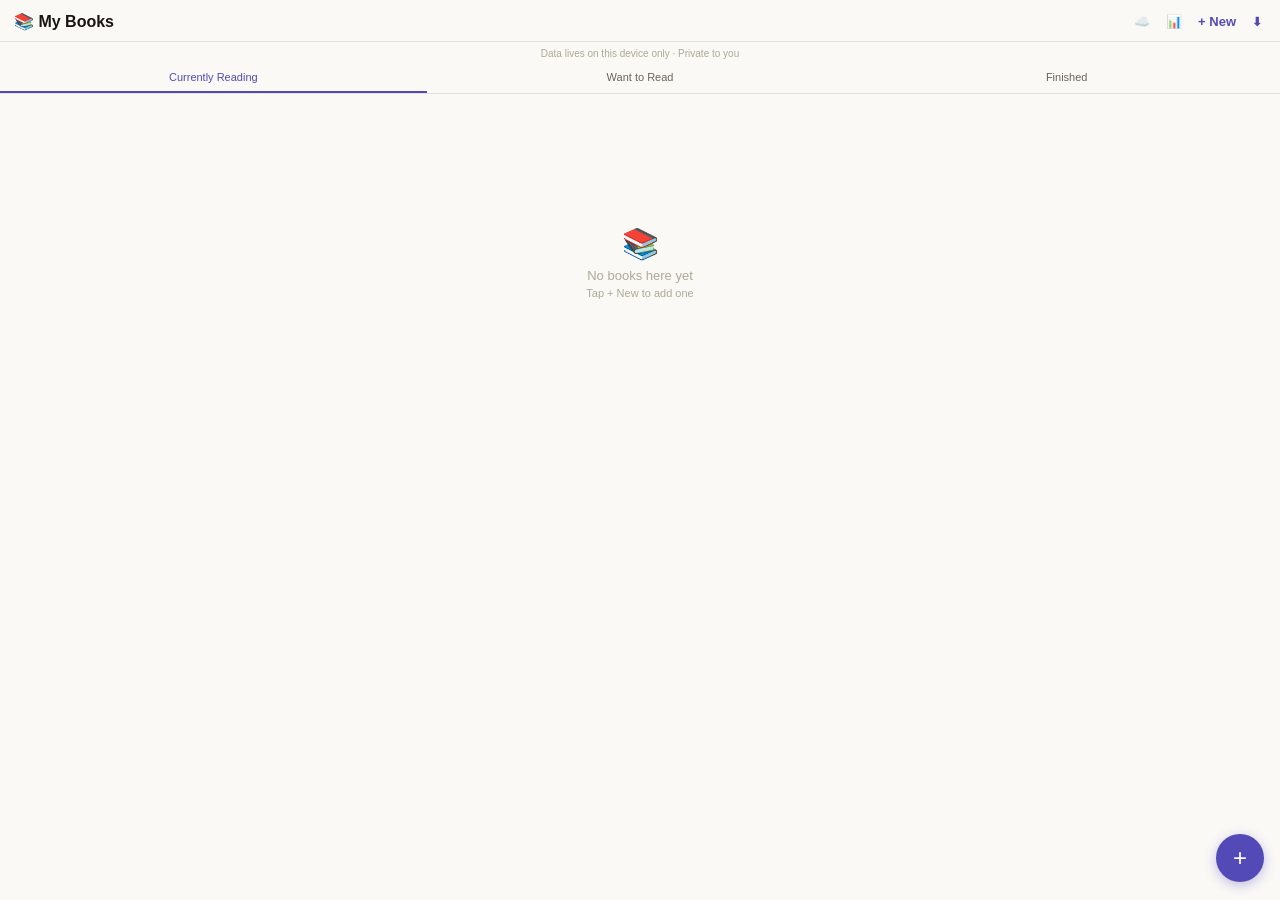
==== commit 8c97a150: "Add files via upload" ====
--- a/Index.html
+++ b/Index.html
@@ -127,7 +127,7 @@
 .csec{margin-bottom:14px;}
 .csec-header{display:flex;align-items:center;justify-content:space-between;margin-bottom:6px;cursor:pointer;padding:6px 0;min-height:36px;touch-action:manipulation;-webkit-tap-highlight-color:transparent;}
 .csec-label{font-size:10px;font-weight:700;letter-spacing:0.07em;text-transform:uppercase;}
-.csec-toggle{font-size:16px;color:var(--accent);min-width:28px;text-align:center;line-height:1;padding:4px;}
+.csec-toggle{font-size:20px;color:var(--accent);min-width:36px;height:36px;text-align:center;line-height:36px;padding:0;display:inline-flex;align-items:center;justify-content:center;}
 .citem{background:var(--card);border:0.5px solid var(--cb);border-radius:var(--r);padding:8px 10px;margin-bottom:5px;font-size:13px;line-height:1.5;}
 .ilabel{font-size:10px;font-weight:700;letter-spacing:0.04em;text-transform:uppercase;margin-bottom:2px;}
 .ipage{font-size:10px;color:var(--t3);margin-top:3px;}
@@ -258,7 +258,7 @@
     <div id="web-panel" class="panel" style="padding:8px 10px 85px;">
       <div style="font-size:10px;color:var(--t3);text-align:center;margin-bottom:6px;">Tap a character · Filter by relationship type</div>
       <div class="fscroll" id="web-filter-bar"></div>
-      <div class="web-wrap"><svg id="web-svg" style="width:100%;display:block;margin:0 auto;" height="500" viewBox="0 0 360 500"></svg></div>
+      <div class="web-wrap" id="web-wrap"><svg id="web-svg" style="display:block;margin:0 auto;" height="500" viewBox="0 0 360 500"></svg></div>
       <div id="web-empty" class="empty" style="display:none"><div class="empty-icon">🕸️</div><div class="empty-text">No characters yet</div></div>
     </div>
 
@@ -450,7 +450,7 @@
     <!-- CHARACTER -->
     <div id="ae-char-section" style="display:none">
       <div class="r2">
-        <div class="fg"><label>Full name *</label><input type="text" id="ae-cn" placeholder="e.g. Elizabeth Bennet" oninput="autoTitleCase(this)"/></div>
+        <div class="fg"><label>Full name *</label><input type="text" id="ae-cn" placeholder="e.g. Elizabeth Bennet" oninput="autoTitleCase(this)" onblur="if(!document.getElementById('ae-edit-id').value)checkDuplicateChar(this.value.trim())"/></div>
         <div class="fg"><label>Nickname(s)</label><input type="text" id="ae-nick" placeholder="e.g. Lizzy"/></div>
       </div>
       <div class="r3">
@@ -485,7 +485,13 @@
         <div class="fg"><label>Introduced — p.</label><input type="number" id="ae-cintro-pg" inputmode="numeric" placeholder="e.g. 34" min="1"/></div>
       </div>
       <div class="fg"><label>Physical description</label><textarea id="ae-cphys" placeholder="Appearance, distinguishing features…" style="min-height:50px;"></textarea></div>
-      <div class="fg"><label>Personality description</label><textarea id="ae-cdesc" placeholder="Personality, mannerisms, backstory…" style="min-height:50px;"></textarea></div>
+      <div class="fg">
+        <div style="display:flex;align-items:center;justify-content:space-between;margin-bottom:3px;">
+          <label>Personality description</label>
+          <button type="button" class="btn btn-sm" onclick="buildCharDescFromTraits()" style="font-size:10px;padding:2px 7px;">🔍 Build from traits</button>
+        </div>
+        <textarea id="ae-cdesc" placeholder="Personality, mannerisms, backstory…" style="min-height:50px;"></textarea>
+      </div>
       <div class="fg"><label>Photo</label>
         <div class="photo-box" id="ae-char-photo-box" onclick="triggerPhoto('ae-char-photo-input','ae-char-photo-box','ae-char-photo-data')">
           <span style="font-size:18px;">📷</span><span>Tap to upload photo</span>
@@ -507,6 +513,14 @@
     <!-- CONTENT (non-char) -->
     <div id="ae-content-section">
       <div class="fg"><label id="ae-clabel">Content</label><textarea id="ae-content" placeholder="Enter content…"></textarea></div>
+    </div>
+
+    <!-- THEME QUOTES -->
+    <div id="ae-theme-ex" style="display:none">
+      <div class="slabel" style="margin-bottom:6px;">Supporting quotes</div>
+      <div style="font-size:11px;color:var(--t2);margin-bottom:8px;">Add quotes that illustrate this theme — include page number and speaker.</div>
+      <div id="ae-theme-quotes-list"></div>
+      <button type="button" class="btn btn-sm" onclick="addThemeQuote()" style="width:100%;margin-bottom:4px;">+ Add quote</button>
     </div>
 
     <!-- QUESTION ANSWER -->
@@ -559,8 +573,21 @@
       <div id="ae-mw-result" style="display:none;background:var(--gl);border-radius:var(--r);padding:8px 10px;margin-bottom:8px;font-size:12px;color:var(--green);"></div>
       <div class="fg"><label>Definition</label><textarea id="ae-def" style="min-height:50px;" placeholder="What does it mean?"></textarea></div>
       <div class="fg"><label>Context in book</label><input type="text" id="ae-word-context" placeholder="How it was used in the text…"/></div>
+      <div class="fg"><label>Who said it / narrator</label><select id="ae-word-speaker"></select></div>
       <div class="fg"><label>Translation <span style="font-weight:400;">(if foreign word)</span></label><input type="text" id="ae-word-trans" placeholder="Translation in your language…"/></div>
       <div class="fg"><label>Source</label><input type="text" id="ae-wsrc" placeholder="e.g. Merriam-Webster"/></div>
+      <button type="button" id="ae-word-trans-btn" onclick="toggleWordTrans()" style="width:100%;background:var(--bg2);border:0.5px solid var(--cb);border-radius:var(--r);padding:8px;font-size:12px;color:var(--accent);margin-bottom:8px;cursor:pointer;touch-action:manipulation;">＋ Add full translation details</button>
+      <div id="ae-word-trans-ex" style="display:none">
+        <div class="r2">
+          <div class="fg"><label>Original language</label><input type="text" id="ae-word-trans-from" placeholder="e.g. Spanish"/></div>
+          <div class="fg"><label>Translated into</label><input type="text" id="ae-word-trans-to" placeholder="e.g. English"/></div>
+        </div>
+        <div class="fg"><label>Original text</label><textarea id="ae-word-trans-original" placeholder="The word/phrase as it appears in the source…" style="min-height:40px;"></textarea></div>
+        <div class="fg"><label>Full translation / rendering</label><textarea id="ae-word-trans-rendered" placeholder="The translated version…" style="min-height:40px;"></textarea></div>
+        <div class="fg"><label>Translator <span style="font-weight:400;">(optional)</span></label><input type="text" id="ae-word-trans-translator" placeholder="e.g. Gregory Rabassa, Google Translate"/></div>
+        <div class="fg"><label>Why it matters <span style="font-weight:400;">(optional)</span></label><textarea id="ae-word-trans-why" placeholder="What nuance stands out? What's lost in translation?" style="min-height:40px;"></textarea></div>
+        <button type="button" onclick="openGoogleTranslateWord()" style="width:100%;background:var(--bg2);border:0.5px solid var(--cb);border-radius:var(--r);padding:8px;font-size:12px;color:var(--accent);margin-bottom:8px;cursor:pointer;touch-action:manipulation;">🌐 Open in Google Translate</button>
+      </div>
     </div>
 
     <!-- TIMELINE EXTRAS -->
@@ -576,10 +603,13 @@
         </div>
       </div>
       <div class="fg"><label>Relative offset from prior event <span style="font-weight:400;">(optional)</span></label>
-        <div style="display:flex;gap:6px;">
+        <div style="display:flex;gap:6px;margin-bottom:6px;">
           <select id="ae-offset-dir" style="width:60px;flex-shrink:0;"><option value="+">+</option><option value="-">−</option></select>
           <input type="number" id="ae-offset-num" inputmode="numeric" placeholder="e.g. 3" style="width:70px;flex-shrink:0;min-width:0;"/>
           <select id="ae-offset-unit" style="flex:1;"><option>days</option><option>weeks</option><option>months</option><option>years</option><option>decades</option><option>centuries</option><option>hours</option><option>minutes</option></select>
+        </div>
+        <div class="fg" style="margin-bottom:0;"><label style="font-size:10px;">From which event? <span style="font-weight:400;">(most recent first)</span></label>
+          <select id="ae-offset-event" style="font-size:13px;"><option value="">— free text / unspecified —</option></select>
         </div>
       </div>
     </div>
@@ -658,6 +688,7 @@
         <div class="fg"><label>Character A <span style="font-weight:400;">(this char)</span></label><select id="ae-rela"></select></div>
         <div class="fg"><label>Character B <span style="font-weight:400;">(other char)</span></label><select id="ae-relb"></select></div>
       </div>
+      <div id="ae-rel-existing-warn" style="display:none;font-size:12px;color:#7F4F24;background:#FEF0D4;border-radius:var(--r);padding:8px 10px;margin-bottom:8px;border:0.5px solid #E8853C;"></div>
       <div id="ae-quick-add-b" style="display:none">
         <div class="quick-add-char">
           <div style="font-size:11px;font-weight:700;color:var(--accent);margin-bottom:6px;">Quick-add new character for B:</div>
@@ -700,6 +731,7 @@
       </div>
       <div class="fg"><label>Date of entry</label><input type="date" id="ae-date"/></div>
       <div class="fg"><label>Location in story</label>
+        <input type="text" id="ae-loc-search" placeholder="Filter locations…" oninput="filterLocSelect(this.value)" style="font-size:13px;padding:6px 10px;margin-bottom:4px;"/>
         <div style="display:flex;gap:6px;">
           <select id="ae-loc-sel" style="flex:1;" onchange="onLocSelChange()"></select>
           <button class="btn btn-sm" onclick="showQuickAddLoc()" style="flex-shrink:0;">+ New</button>
@@ -733,6 +765,7 @@
           <div class="fg-label">Characters involved</div>
           <button type="button" class="btn btn-sm" onclick="quickAddInvolvedChar()" style="font-size:10px;padding:2px 7px;">+ New char</button>
         </div>
+        <input type="text" id="ae-inv-search" placeholder="Filter characters…" oninput="filterCPick(this.value)" style="font-size:13px;padding:6px 10px;margin-bottom:6px;"/>
         <div class="cpick-row" id="cpick-row"></div>
       </div>
     </div>
@@ -740,9 +773,11 @@
     <div class="divider"></div>
     <div class="fg"><label>Your note</label><input type="text" id="ae-note" placeholder="Your thoughts…"/></div>
     <div class="fg" id="ae-draft-row">
-      <label style="display:flex;align-items:center;gap:6px;text-transform:none;letter-spacing:0;font-size:13px;color:var(--t2);cursor:pointer;">
-        <input type="checkbox" id="ae-is-draft" style="width:auto;min-width:0;"/> Save as draft (come back later)
-      </label>
+      <button type="button" id="ae-draft-btn" onclick="toggleDraft()" style="display:flex;align-items:center;gap:10px;width:100%;background:transparent;border:0.5px solid var(--cb);border-radius:var(--r);padding:10px 12px;font-size:14px;color:var(--t2);cursor:pointer;touch-action:manipulation;-webkit-tap-highlight-color:transparent;text-align:left;">
+        <span id="ae-draft-icon" style="font-size:18px;flex-shrink:0;">☐</span>
+        <span>Save as draft (come back later)</span>
+      </button>
+      <input type="hidden" id="ae-is-draft" value="false"/>
     </div>
     <div class="fa">
       <button class="btn" onclick="closeSheet('ae-overlay')">Cancel</button>
@@ -795,9 +830,10 @@
     </div>
     <div class="fa" style="margin-bottom:8px;">
       <button class="btn" onclick="closeSheet('settings-overlay');openGallery()">🖼 Photo gallery</button>
+      <button class="btn" onclick="closeSheet('settings-overlay');openRecycleBin()">🗑 Recently deleted</button>
+    </div>
+    <div class="fa" style="margin-bottom:8px;">
       <button class="btn" onclick="show('guide-screen','book-screen');renderGuide();closeSheet('settings-overlay')">📖 User guide</button>
-    </div>
-    <div class="fa" style="margin-bottom:8px;">
       <button class="btn" onclick="closeSheet('settings-overlay');openSync()">☁️ Sync</button>
     </div>
     <div class="fa">
@@ -980,9 +1016,8 @@
 }
 function renderChapSetup(s){document.getElementById('chap-setup-list').innerHTML='';(s||[]).forEach(c=>addChapSetupRow(c.ch,c.start,c.end,c.title));}
 function pageToChapters(pageStr){
-  // Returns array of chapter numbers that overlap with a page range "47" or "47–52"
   const setup=book()?.chapSetup||[];if(!setup.length)return[];
-  const parts=pageStr.replace('–','-').split('-');
+  const parts=pageStr.replace('–','-').replace('—','-').split('-');
   const pStart=parseInt(parts[0]);
   const pEnd=parseInt(parts[1]||parts[0]);
   if(isNaN(pStart))return[];
@@ -996,15 +1031,16 @@
 function autoChapFromPage(){
   const pgVal=document.getElementById('ae-pg').value.trim();
   const chEl=document.getElementById('ae-ch');
-  if(!pgVal||chEl.value)return;
+  if(!pgVal)return;
   const chaps=pageToChapters(pgVal);
-  if(chaps.length)chEl.value=chaps[0];
+  if(chaps.length)chEl.value=chaps.length>1?chaps.join(', '):String(chaps[0]);
 }
 function autoChapFromPageLive(pgVal){
   const chEl=document.getElementById('ae-ch');
-  if(!pgVal){return;}
+  if(!pgVal)return;
   const chaps=pageToChapters(pgVal);
-  if(chaps.length&&!chEl.value)chEl.value=chaps[0];
+  // Always update — overwrite even if already filled, so multi-chapter ranges show correctly
+  if(chaps.length)chEl.value=chaps.length>1?chaps.join(', '):String(chaps[0]);
 }
 
 // ═══════════════════════════════════════════════════════════════
@@ -1467,15 +1503,14 @@
   const isWord=type==='Word / Vocabulary';const isTL=type==='Timeline';
   const isEvent=type==='Event';const isRef=type==='Reference';
   const isDial=type==='Dialogue';const isLoc=type==='Location';
-  const isTrans=type==='Translation';
+  const isTrans=type==='Translation';const isTheme=type==='Theme';
   const chars=entries().filter(e=>CT.includes(e.type)).map(e=>e.cn||e.content);
 
   // Type hint — only show on explicit ? tap (not auto on type change)
   document.getElementById('ae-type-hint').style.display='none';
-
   document.getElementById('ae-char-section').style.display=isChar?'':'none';
   document.getElementById('ae-content-section').style.display=(isChar||isTrans)?'none':'';
-  document.getElementById('ae-quote-ex').style.display=isQ?'':'none';
+  document.getElementById('ae-theme-ex').style.display=isTheme?'':'none';  document.getElementById('ae-quote-ex').style.display=isQ?'':'none';
   document.getElementById('ae-char-ex').style.display=isTrait?'':'none';
   const qex=document.getElementById('ae-q-ex');if(qex)qex.style.display=isQuestion?'':'none';
   document.getElementById('ae-word-ex').style.display=isWord?'':'none';
@@ -1499,19 +1534,44 @@
   document.getElementById('ae-clabel').textContent=lbl[type]||'Content';
 
   if(isQ&&chars.length){buildCharSelect('ae-speaker','— Narrator / Author —');const spkEl=document.getElementById('ae-speaker');if(spkEl)spkEl.onchange=autoTagSpeaker;}
+  if(isWord&&chars.length){buildCharSelect('ae-word-speaker','— Narrator / Author —');}
+  // Reset word translation toggle when switching types
+  if(!isWord){const wtx=document.getElementById('ae-word-trans-ex');if(wtx)wtx.style.display='none';const wtb=document.getElementById('ae-word-trans-btn');if(wtb)wtb.textContent='＋ Add full translation details';}
+  // Populate timeline event picker from existing timeline/event entries (most recent first)
+  if(isTL){
+    const evSel=document.getElementById('ae-offset-event');
+    if(evSel){
+      const evEntries=entries().filter(e=>['Timeline','Event'].includes(e.type)&&(e.evdate||e.content)).sort((a,b)=>(b.evdate||'').localeCompare(a.evdate||'')||(+b.chapNum||0)-(+a.chapNum||0));
+      evSel.innerHTML=`<option value="">— free text / unspecified —</option>`+evEntries.map(e=>`<option value="${esc(e.content)}">${e.evdate?e.evdate+' — ':''}${(e.content||'').slice(0,50)}</option>`).join('');
+    }
+  }
   if(isRel&&chars.length){
-    // Set innerHTML FIRST using sorted chars, then attach onchange
     buildCharSelect('ae-relb','+ Quick-add new character');
     buildCharSelect('ae-rela','');
-    // Remove blank option from relA
     const ra=document.getElementById('ae-rela');
     if(ra.options[0]&&ra.options[0].value==='')ra.remove(0);
     if(chars.length>1)document.getElementById('ae-relb').selectedIndex=1;
     document.getElementById('ae-quick-add-b').style.display='none';
+
+    function checkExistingRel(){
+      const a=document.getElementById('ae-rela').value;
+      const b=document.getElementById('ae-relb').value;
+      const warn=document.getElementById('ae-rel-existing-warn');
+      if(!warn)return;
+      if(!a||!b||b===''){warn.style.display='none';return;}
+      const existing=entries().filter(e=>e.type==='Relationship'&&((e.relA===a&&e.relB===b)||(e.relA===b&&e.relB===a)));
+      if(existing.length){
+        warn.style.display='';
+        warn.innerHTML=`⚠️ ${a} & ${b} already have: <strong>${existing.map(e=>e.relType||'(unnamed)').join(', ')}</strong>. You can still add another relationship below.`;
+      } else {warn.style.display='none';}
+    }
+
+    document.getElementById('ae-rela').onchange=checkExistingRel;
     document.getElementById('ae-relb').onchange=()=>{
       const v=document.getElementById('ae-relb').value;
       document.getElementById('ae-quick-add-b').style.display=v===''?'':'none';
       if(v==='')setTimeout(()=>document.getElementById('qa-name')?.focus(),50);
+      checkExistingRel();
     };
   }
   if(!isChar&&!isRel&&chars.length){
@@ -1561,8 +1621,35 @@
   html+=sorted.map(c=>`<option value="${c.name}">${c.label}</option>`).join('');
   el.innerHTML=html;
 }
-function getPicked(){return[...document.querySelectorAll('.cpick.sel')].map(e=>e.dataset.name);}
-function updateTranslateLink(){}
+function filterCPick(q){
+  const term=q.toLowerCase();
+  document.querySelectorAll('#cpick-row .cpick').forEach(chip=>{
+    const name=(chip.dataset.name||'').toLowerCase();
+    chip.style.display=name.includes(term)?'':'none';
+  });
+}
+function filterLocSelect(q){
+  const term=q.toLowerCase();
+  const sel=document.getElementById('ae-loc-sel');if(!sel)return;
+  [...sel.options].forEach(o=>{
+    o.style.display=(o.value===''||o.text.toLowerCase().includes(term))?'':'none';
+  });
+}
+
+function toggleWordTrans(){
+  const d=document.getElementById('ae-word-trans-ex');
+  const b=document.getElementById('ae-word-trans-btn');
+  const open=d.style.display==='none';
+  d.style.display=open?'':'none';
+  b.textContent=open?'− Hide translation details':'＋ Add full translation details';
+}
+function openGoogleTranslateWord(){
+  const text=document.getElementById('ae-word-trans-original')?.value.trim()||document.getElementById('ae-content')?.value.trim()||'';
+  const from=document.getElementById('ae-word-trans-from')?.value.trim()||'auto';
+  const to=document.getElementById('ae-word-trans-to')?.value.trim()||'en';
+  const langCode=l=>{const m={'spanish':'es','french':'fr','german':'de','italian':'it','portuguese':'pt','russian':'ru','chinese':'zh-CN','japanese':'ja','arabic':'ar','latin':'la','greek':'el','korean':'ko','dutch':'nl','polish':'pl','swedish':'sv','turkish':'tr','hindi':'hi','english':'en'};return m[(l||'').toLowerCase()]||((l||'').toLowerCase().slice(0,2)||'auto');};
+  openLink(`https://translate.google.com/?sl=${langCode(from)}&tl=${langCode(to)}&text=${encodeURIComponent(text)}&op=translate`);
+}
 function openGoogleTranslate(){
   const text=document.getElementById('ae-trans-original')?.value.trim()||'';
   const from=document.getElementById('ae-trans-from')?.value.trim()||'auto';
@@ -1571,6 +1658,7 @@
   const url=`https://translate.google.com/?sl=${langCode(from)}&tl=${langCode(to)}&text=${encodeURIComponent(text)}&op=translate`;
   openLink(url);
 }
+function updateTranslateLink(){}
 function quickAddInvolvedChar(){
   const name=prompt('New character name:');if(!name||!name.trim())return;
   const n=name.trim();
@@ -1642,7 +1730,7 @@
   openSheet('ae-overlay');onTypeChange();
 }
 function clearAEForm(){
-  ['ae-content','ae-cn','ae-nick','ae-cdesc','ae-cphys','ae-note','ae-ch','ae-pg','ae-loc-sel','ae-reldesc','ae-sq','ae-sqp','ae-sqc','ae-def','ae-word-context','ae-word-trans','ae-wsrc','ae-evdate','ae-medate','ae-ref-author','ae-ref-url','ae-ref-length','ae-cintro-ch','ae-cintro-pg','ae-clang','ae-pronouns','ae-offset-num','ae-loc-building','ae-loc-city','ae-loc-country','ae-loc-era','ae-loc-notes'].forEach(id=>{const el=document.getElementById(id);if(el)el.value='';});
+  ['ae-content','ae-cn','ae-nick','ae-cdesc','ae-cphys','ae-note','ae-ch','ae-pg','ae-loc-sel','ae-reldesc','ae-sq','ae-sqp','ae-sqc','ae-def','ae-word-context','ae-word-trans','ae-wsrc','ae-evdate','ae-medate','ae-ref-author','ae-ref-url','ae-ref-length','ae-cintro-ch','ae-cintro-pg','ae-clang','ae-pronouns','ae-offset-num','ae-loc-building','ae-loc-city','ae-loc-country','ae-loc-era','ae-loc-notes','ae-word-trans-from','ae-word-trans-to','ae-word-trans-original','ae-word-trans-rendered','ae-word-trans-translator','ae-word-trans-why'].forEach(id=>{const el=document.getElementById(id);if(el)el.value='';});
   document.querySelectorAll('.cpick').forEach(c=>c.classList.remove('sel'));
   document.getElementById('ae-emotion').value='';document.getElementById('ae-imp').value='normal';document.getElementById('ae-reltype').value='';
   document.getElementById('ae-crole').value='';document.getElementById('ae-cstatus').value='unknown';
@@ -1652,6 +1740,9 @@
   document.getElementById('ae-quick-rels-list').innerHTML='';document.getElementById('ae-sug-box').style.display='none';
   document.getElementById('ae-mw-result').style.display='none';
   document.getElementById('ae-dial-lines').innerHTML='';document.getElementById('ae-goodreads-hint').style.display='none';
+  const tql=document.getElementById('ae-theme-quotes-list');if(tql)tql.innerHTML='';
+  const invSearch=document.getElementById('ae-inv-search');if(invSearch)invSearch.value='';
+  const locSearch=document.getElementById('ae-loc-search');if(locSearch)locSearch.value='';
   document.getElementById('ae-trans-from').value='';document.getElementById('ae-trans-to').value='';document.getElementById('ae-trans-original').value='';document.getElementById('ae-trans-rendered').value='';document.getElementById('ae-trans-translator').value='';document.getElementById('ae-trans-why').value='';
   ['ae-qt-from','ae-qt-to','ae-qt-orig','ae-qt-rendered','ae-qt-translator'].forEach(id=>{const el=document.getElementById(id);if(el)el.value='';});
   const qtd=document.getElementById('ae-quote-trans');if(qtd)qtd.style.display='none';const qtb=document.getElementById('ae-qt-btn');if(qtb)qtb.textContent='＋ Add translation';
@@ -1664,6 +1755,75 @@
   document.getElementById('ae-event-to-tl').checked=true;
   const qa=document.getElementById('ae-qanswer');if(qa)qa.value='';
   if(document.getElementById('event-type-picks'))populateEventTypePicks();
+  // Reset draft toggle
+  const di=document.getElementById('ae-is-draft');if(di)di.value='false';
+  const dicon=document.getElementById('ae-draft-icon');if(dicon)dicon.textContent='☐';
+  const dbtn=document.getElementById('ae-draft-btn');if(dbtn){dbtn.style.borderColor='';dbtn.style.color='';}
+}
+
+function addThemeQuote(){
+  const list=document.getElementById('ae-theme-quotes-list');
+  const chars=entries().filter(e=>CT.includes(e.type)).map(e=>e.cn||e.content);
+  const div=document.createElement('div');
+  div.style.cssText='background:var(--bg2);border-radius:var(--r);border:0.5px solid var(--cb);padding:8px;margin-bottom:7px;';
+  div.innerHTML=`
+    <div class="r2" style="margin-bottom:5px;">
+      <input type="text" placeholder="Page #" style="font-size:13px;" class="tq-page"/>
+      <select class="tq-speaker" style="font-size:13px;">
+        <option value="">Narrator / Author</option>
+        ${chars.map(c=>`<option>${c}</option>`).join('')}
+      </select>
+    </div>
+    <textarea class="tq-text" placeholder="Quote text…" style="min-height:44px;font-size:13px;width:100%;font-style:italic;"></textarea>
+    <button onclick="this.closest('div').remove()" style="background:transparent;color:var(--t3);font-size:12px;padding:2px;float:right;">× Remove</button>`;
+  list.appendChild(div);
+}
+function getThemeQuotes(){
+  return[...document.querySelectorAll('#ae-theme-quotes-list > div')].map(d=>({
+    page:d.querySelector('.tq-page').value.trim(),
+    speaker:d.querySelector('.tq-speaker').value,
+    text:d.querySelector('.tq-text').value.trim()
+  })).filter(q=>q.text);
+}
+function renderThemeQuotes(quotes,listEl){
+  if(!listEl)return;
+  listEl.innerHTML='';
+  (quotes||[]).forEach(q=>{
+    addThemeQuote();
+    const last=listEl.lastChild;
+    if(last){last.querySelector('.tq-page').value=q.page||'';last.querySelector('.tq-speaker').value=q.speaker||'';last.querySelector('.tq-text').value=q.text||'';}
+  });
+}
+// Fix #20: Build character description from logged characteristics
+function buildCharDescFromTraits(){
+  const nameEl=document.getElementById('ae-cn');
+  if(!nameEl||!nameEl.value.trim())return;
+  const name=nameEl.value.trim();
+  const traits=entries().filter(e=>e.type==='Characteristic'&&e.involved?.includes(name));
+  if(!traits.length){alert('No characteristics logged for '+name+' yet. Add some Characteristic entries first.');return;}
+  const personality=traits.filter(t=>t.traitType!=='physical').map(t=>t.content).join(', ');
+  const physical=traits.filter(t=>t.traitType==='physical').map(t=>t.content).join(', ');
+  const descEl=document.getElementById('ae-cdesc');
+  const physEl=document.getElementById('ae-cphys');
+  if(descEl&&personality){
+    const existing=descEl.value.trim();
+    descEl.value=(existing?existing+'\n\n':'')+personality+'.';
+  }
+  if(physEl&&physical){
+    const existing=physEl.value.trim();
+    physEl.value=(existing?existing+'\n\n':'')+physical+'.';
+  }
+}
+
+function toggleDraft(){
+  const di=document.getElementById('ae-is-draft');
+  const dicon=document.getElementById('ae-draft-icon');
+  const dbtn=document.getElementById('ae-draft-btn');
+  const isNowDraft=di.value!=='true';
+  di.value=isNowDraft?'true':'false';
+  dicon.textContent=isNowDraft?'☑':'☐';
+  dbtn.style.borderColor=isNowDraft?'var(--accent)':'';
+  dbtn.style.color=isNowDraft?'var(--accent)':'';
 }
 
 function toggleQuoteTrans(){
@@ -1764,7 +1924,7 @@
 
   const locSel=isChar||isRel?'':document.getElementById('ae-loc-sel').value;
 
-  const entry={id:editId?Number(editId):Date.now(),type,content,cn:cn||undefined,note:document.getElementById('ae-note').value.trim(),pageNum:pgVal,chapNum,date:document.getElementById('ae-date').value||localDate(),location:locSel,involved:isChar?[]:isRel?[]:getPicked(),photo:isChar?document.getElementById('ae-char-photo-data').value:document.getElementById('ae-photo-data').value,isDraft:document.getElementById('ae-is-draft')?.checked||false};
+  const entry={id:editId?Number(editId):Date.now(),type,content,cn:cn||undefined,note:document.getElementById('ae-note').value.trim(),pageNum:pgVal,chapNum,date:document.getElementById('ae-date').value||localDate(),location:locSel,involved:isChar?[]:isRel?[]:getPicked(),photo:isChar?document.getElementById('ae-char-photo-data').value:document.getElementById('ae-photo-data').value,isDraft:document.getElementById('ae-is-draft')?.value==='true'};
 
   if(isChar){
     entry.nickname=document.getElementById('ae-nick').value.trim();
@@ -1782,9 +1942,21 @@
   }
   if(['Quote','Narrator quote','Line/stanza'].includes(type)){entry.speaker=document.getElementById('ae-speaker').value;entry.emotion=document.getElementById('ae-emotion').value;const qtOrig=document.getElementById('ae-qt-orig').value.trim();if(qtOrig){entry.qtFrom=document.getElementById('ae-qt-from').value.trim();entry.qtTo=document.getElementById('ae-qt-to').value.trim();entry.qtOrig=qtOrig;entry.qtRendered=document.getElementById('ae-qt-rendered').value.trim();entry.qtTranslator=document.getElementById('ae-qt-translator').value.trim();}else{delete entry.qtFrom;delete entry.qtTo;delete entry.qtOrig;delete entry.qtRendered;delete entry.qtTranslator;}}
   if(type==='Characteristic'){entry.traitType=document.getElementById('ae-trait-type').value;entry.sq=document.getElementById('ae-sq').value.trim();entry.sqp=document.getElementById('ae-sqp').value.trim();entry.sqc=document.getElementById('ae-sqc').value;}
-  if(type==='Word / Vocabulary'){entry.definition=document.getElementById('ae-def').value.trim();entry.wordContext=document.getElementById('ae-word-context').value.trim();entry.wordTrans=document.getElementById('ae-word-trans').value.trim();entry.wsrc=document.getElementById('ae-wsrc').value.trim();}
+  if(type==='Word / Vocabulary'){
+    entry.definition=document.getElementById('ae-def').value.trim();
+    entry.wordContext=document.getElementById('ae-word-context').value.trim();
+    entry.wordSpeaker=document.getElementById('ae-word-speaker').value;
+    entry.wordTrans=document.getElementById('ae-word-trans').value.trim();
+    entry.wsrc=document.getElementById('ae-wsrc').value.trim();
+    entry.wordTransFrom=document.getElementById('ae-word-trans-from').value.trim();
+    entry.wordTransTo=document.getElementById('ae-word-trans-to').value.trim();
+    entry.wordTransOriginal=document.getElementById('ae-word-trans-original').value.trim();
+    entry.wordTransRendered=document.getElementById('ae-word-trans-rendered').value.trim();
+    entry.wordTransTranslator=document.getElementById('ae-word-trans-translator').value.trim();
+    entry.wordTransWhy=document.getElementById('ae-word-trans-why').value.trim();
+  }
   if(type==='Question'){const qa=document.getElementById('ae-qanswer');entry.qanswer=qa?qa.value.trim():'';entry.answered=!!(entry.qanswer);}
-  if(type==='Timeline'){entry.evdate=document.getElementById('ae-evdate').value.trim();entry.importance=document.getElementById('ae-imp').value;const od=document.getElementById('ae-offset-dir').value;const on=document.getElementById('ae-offset-num').value;const ou=document.getElementById('ae-offset-unit').value;if(on)entry.timeOffset=`${od}${on} ${ou}`;}
+  if(type==='Timeline'){entry.evdate=document.getElementById('ae-evdate').value.trim();entry.importance=document.getElementById('ae-imp').value;const od=document.getElementById('ae-offset-dir').value;const on=document.getElementById('ae-offset-num').value;const ou=document.getElementById('ae-offset-unit').value;const oe=document.getElementById('ae-offset-event').value;if(on){entry.timeOffset=`${od}${on} ${ou}`;if(oe)entry.timeOffsetFrom=oe;}}
   if(isEvent){
     entry.eventSig=document.getElementById('ae-event-sig').value;
     entry.eventTypes=getPickedEventTypes();
@@ -1805,6 +1977,7 @@
     }
   }
   if(isDial){entry.dialogueLines=getDialogueLines();}
+  if(isTheme){entry.themeQuotes=getThemeQuotes();}
   if(isTrans){entry.transFrom=document.getElementById('ae-trans-from').value.trim();entry.transTo=document.getElementById('ae-trans-to').value.trim();entry.transOriginal=document.getElementById('ae-trans-original').value.trim();entry.transRendered=document.getElementById('ae-trans-rendered').value.trim();entry.transTranslator=document.getElementById('ae-trans-translator').value.trim();entry.transWhy=document.getElementById('ae-trans-why').value.trim();if(!content&&entry.transOriginal)entry.content=entry.transOriginal;}
   if(isLoc){entry.locType=document.getElementById('ae-loc-type').value;entry.locBuilding=document.getElementById('ae-loc-building').value.trim();entry.locCity=document.getElementById('ae-loc-city').value.trim();entry.locCountry=document.getElementById('ae-loc-country').value.trim();entry.locEra=document.getElementById('ae-loc-era').value.trim();entry.locNotes=document.getElementById('ae-loc-notes').value.trim();
     // Save to locations list
@@ -1853,13 +2026,81 @@
   }
 }
 
+// ── Recycle bin ───────────────────────────────────────────────
+function getRecycleBin(){if(!book().recycleBin)book().recycleBin=[];return book().recycleBin;}
 function deleteEntry(id){
-  if(!confirm('Delete this entry?'))return;
-  book().entries=book().entries.filter(e=>e.id!==id);
+  const e=entries().find(x=>x.id===id);if(!e)return;
+  // Extra warning for characters with relationships
+  if(CT.includes(e.type)){
+    const name=e.cn||e.content;
+    const rels=entries().filter(r=>r.type==='Relationship'&&(r.relA===name||r.relB===name));
+    if(rels.length){
+      const choice=confirm(`"${name}" has ${rels.length} relationship${rels.length>1?'s':''}.\n\nOK = delete character AND their relationships\nCancel = keep`);
+      if(!choice)return;
+      // Move relationships to recycle bin too
+      rels.forEach(r=>{getRecycleBin().unshift({...r,deletedAt:Date.now()});});
+      book().entries=book().entries.filter(e=>!rels.some(r=>r.id===e.id));
+    } else {
+      if(!confirm(`Delete "${name}"?`))return;
+    }
+  } else {
+    if(!confirm('Delete this entry?'))return;
+  }
+  getRecycleBin().unshift({...e,deletedAt:Date.now()});
+  // Keep bin to last 50 items
+  book().recycleBin=getRecycleBin().slice(0,50);
+  book().entries=book().entries.filter(x=>x.id!==id);
   save();renderAll();
   if(currentCharName&&document.getElementById('char-screen').classList.contains('active'))renderCharDetail(currentCharName);
   if(currentLocName&&document.getElementById('loc-screen').classList.contains('active'))renderLocDetail(currentLocName);
 }
+function deleteLocCard(name){
+  if(!confirm(`Delete location "${name}"? This removes the location record but not entries tagged to it.`))return;
+  book().locations=(book().locations||[]).filter(l=>l.name!==name);
+  save();renderMap();
+}
+// ── Duplicate character detection ─────────────────────────────
+function checkDuplicateChar(name){
+  if(!name||!currentId)return false;
+  const existing=entries().filter(e=>CT.includes(e.type)&&(e.cn||e.content).toLowerCase()===name.toLowerCase());
+  if(existing.length){
+    const choice=confirm(`A character named "${existing[0].cn||existing[0].content}" already exists.\n\nOK = open existing character\nCancel = continue adding new`);
+    if(choice){closeSheet('ae-overlay');openCharDetail(existing[0].cn||existing[0].content,false);return true;}
+  }
+  return false;
+}
+// ── Recycle bin rendering ─────────────────────────────────────
+function renderRecycleBin(){
+  const bin=getRecycleBin();
+  const body=document.getElementById('recycle-bin-body');
+  if(!body)return;
+  if(!bin.length){body.innerHTML=`<div style="text-align:center;padding:20px;font-size:13px;color:var(--t2);">Recycle bin is empty.</div>`;return;}
+  body.innerHTML=bin.map((e,idx)=>{
+    const ago=Math.round((Date.now()-e.deletedAt)/60000);
+    const agoStr=ago<60?ago+'m ago':ago<1440?Math.round(ago/60)+'h ago':Math.round(ago/1440)+'d ago';
+    return`<div style="display:flex;align-items:center;gap:8px;padding:9px 0;border-bottom:0.5px solid var(--cb);">
+      <div style="flex:1;min-width:0;">
+        <div style="font-size:12px;font-weight:600;">${e.cn||e.content||'(unnamed)'}</div>
+        <div style="font-size:10px;color:var(--t3);">${e.type} · Deleted ${agoStr}</div>
+      </div>
+      <button class="btn btn-sm btn-primary" onclick="restoreEntry(${idx})" style="flex-shrink:0;">Restore</button>
+      <button class="btn btn-sm" onclick="permanentDelete(${idx})" style="flex-shrink:0;color:var(--red);">Delete forever</button>
+    </div>`;
+  }).join('');
+}
+function restoreEntry(i){
+  const bin=getRecycleBin();const e=bin[i];if(!e)return;
+  delete e.deletedAt;
+  book().entries.unshift(e);
+  book().recycleBin.splice(i,1);
+  save();renderAll();renderRecycleBin();
+}
+function permanentDelete(i){
+  if(!confirm('Permanently delete? This cannot be undone.'))return;
+  book().recycleBin.splice(i,1);
+  save();renderRecycleBin();
+}
+function openRecycleBin(){renderRecycleBin();openSheet('recycle-bin-overlay');}
 function editEntry(id){
   const e=entries().find(x=>x.id===id);if(!e)return;
   buildTypeSelect();populateEventTypePicks();
@@ -1878,6 +2119,17 @@
     if(e.traitType)document.getElementById('ae-trait-type').value=e.traitType;
     if(e.sq)document.getElementById('ae-sq').value=e.sq;if(e.sqp)document.getElementById('ae-sqp').value=e.sqp;if(e.sqc)document.getElementById('ae-sqc').value=e.sqc;
     if(e.definition)document.getElementById('ae-def').value=e.definition;if(e.wordContext)document.getElementById('ae-word-context').value=e.wordContext;if(e.wordTrans)document.getElementById('ae-word-trans').value=e.wordTrans;if(e.wsrc)document.getElementById('ae-wsrc').value=e.wsrc;
+    if(e.wordSpeaker){const ws=document.getElementById('ae-word-speaker');if(ws)ws.value=e.wordSpeaker;}
+    if(e.wordTransFrom||e.wordTransOriginal){
+      const wtx=document.getElementById('ae-word-trans-ex');if(wtx)wtx.style.display='';
+      const wtb=document.getElementById('ae-word-trans-btn');if(wtb)wtb.textContent='− Hide translation details';
+      if(e.wordTransFrom)document.getElementById('ae-word-trans-from').value=e.wordTransFrom;
+      if(e.wordTransTo)document.getElementById('ae-word-trans-to').value=e.wordTransTo;
+      if(e.wordTransOriginal)document.getElementById('ae-word-trans-original').value=e.wordTransOriginal;
+      if(e.wordTransRendered)document.getElementById('ae-word-trans-rendered').value=e.wordTransRendered;
+      if(e.wordTransTranslator)document.getElementById('ae-word-trans-translator').value=e.wordTransTranslator;
+      if(e.wordTransWhy)document.getElementById('ae-word-trans-why').value=e.wordTransWhy;
+    }
     const qa=document.getElementById('ae-qanswer');if(qa)qa.value=e.qanswer||'';
     if(e.evdate){document.getElementById('ae-evdate').value=e.evdate;if(e.type==='Event'){const medate=document.getElementById('ae-medate');if(medate)medate.value=e.evdate;}}
     if(e.type==='Event'){const tl=document.getElementById('ae-event-to-tl');if(tl)tl.checked=false;}
@@ -1888,7 +2140,8 @@
     if(e.refAuthor)document.getElementById('ae-ref-author').value=e.refAuthor;if(e.refUrl)document.getElementById('ae-ref-url').value=e.refUrl;if(e.refLength)document.getElementById('ae-ref-length').value=e.refLength;
     if(e.locType)document.getElementById('ae-loc-type').value=e.locType;if(e.locBuilding)document.getElementById('ae-loc-building').value=e.locBuilding;if(e.locCity)document.getElementById('ae-loc-city').value=e.locCity;if(e.locCountry)document.getElementById('ae-loc-country').value=e.locCountry;if(e.locEra)document.getElementById('ae-loc-era').value=e.locEra;if(e.locNotes)document.getElementById('ae-loc-notes').value=e.locNotes||'';
     if(e.transFrom)document.getElementById('ae-trans-from').value=e.transFrom;if(e.transTo)document.getElementById('ae-trans-to').value=e.transTo;if(e.transOriginal)document.getElementById('ae-trans-original').value=e.transOriginal;if(e.transRendered)document.getElementById('ae-trans-rendered').value=e.transRendered;if(e.transTranslator)document.getElementById('ae-trans-translator').value=e.transTranslator;if(e.transWhy)document.getElementById('ae-trans-why').value=e.transWhy;
-    if(e.involved?.length)setTimeout(()=>e.involved.forEach(c=>{const chip=document.querySelector(`.cpick[data-name="${CSS.escape(c)}"]`);if(chip)chip.classList.add('sel');}),80);
+    if(e.themeQuotes?.length)setTimeout(()=>renderThemeQuotes(e.themeQuotes,document.getElementById('ae-theme-quotes-list')),50);
+    if(e.involved?.length)setTimeout(()=>e.involved.filter(c=>c).forEach(c=>{const chip=document.querySelector(`.cpick[data-name="${CSS.escape(c)}"]`);if(chip)chip.classList.add('sel');}),80);
   },40);
   openSheet('ae-overlay');
 }
@@ -1982,6 +2235,9 @@
     const icons=(e.eventTypes||[]).map(t=>meIcons[t]||'📌').join('')||'📌';
     const sigLabel={minor:'Minor',significant:'Significant',major:'Major',lifechanging:'Life-changing'}[e.eventSig]||'';
     body=`<div class="econtent">${icons} ${sigLabel?`<span class="tag" style="background:var(--rl);color:var(--red);">${sigLabel}</span> `:''}${e.content}</div>`;
+  } else if(e.type==='Theme'){
+    const tqs=e.themeQuotes||[];
+    body=`<div class="econtent"><strong>${e.content}</strong>${e.note?`<div style="font-size:11px;color:var(--t2);margin-top:2px;font-style:italic;">${e.note}</div>`:''}${tqs.length?`<div style="margin-top:6px;border-left:2px solid var(--am);padding-left:8px;">${tqs.slice(0,2).map(q=>`<div style="margin-bottom:4px;"><span style="font-size:10px;font-weight:700;color:var(--t2);">${q.speaker||'Narrator'}${q.page?' · p.'+q.page:''}</span><div style="font-size:12px;font-style:italic;">"${q.text}"</div></div>`).join('')}${tqs.length>2?`<div style="font-size:10px;color:var(--t3);">…${tqs.length-2} more quote${tqs.length-2>1?'s':''}</div>`:''}</div>`:''}`;
   } else if(e.type==='Translation'){
     const langPair=e.transFrom&&e.transTo?`<span class="pbadge" style="margin-bottom:4px;">${e.transFrom} → ${e.transTo}</span>`:(e.transFrom||e.transTo)?`<span class="pbadge">${e.transFrom||e.transTo}</span>`:'';
     body=`<div class="econtent">
@@ -2004,7 +2260,8 @@
     const ph=e.photo?`<img src="${e.photo}" style="width:42px;height:42px;object-fit:cover;border-radius:5px;float:right;margin-left:7px;"/>`:'' ;
     body=`<div class="econtent">${ph}${e.content}</div>`;
   }
-  const invB=e.involved?.length?`<div class="inv-row">${e.involved.map(c=>{const cc=getCC(c);return`<span class="cbadge" style="background:${cc.bg};color:${cc.text};cursor:pointer;" onclick="event.stopPropagation();openCharDetail('${esc(c)}',false)">${c}</span>`;}).join('')}</div>`:'';
+  const cleanInv=(e.involved||[]).filter(c=>c!=null&&c!==''&&c!=='undefined'&&c!=='null');
+  const invB=cleanInv.length?`<div class="inv-row">${cleanInv.map(c=>{const cc=getCC(c);return`<span class="cbadge" style="background:${cc.bg};color:${cc.text};cursor:pointer;" onclick="event.stopPropagation();openCharDetail('${esc(c)}',false)">${c}</span>`;}).join('')}</div>`:'';
   const qtrans=['Quote','Line/stanza','Narrator quote'].includes(e.type)&&e.qtOrig?`<div style="margin-top:6px;border-left:2px solid var(--t3);padding-left:8px;">
     ${e.qtFrom||e.qtTo?`<div style="font-size:10px;color:var(--t3);font-weight:600;text-transform:uppercase;letter-spacing:0.05em;">${[e.qtFrom,e.qtTo].filter(Boolean).join(' → ')}</div>`:''}
     <div style="font-size:12px;color:var(--t2);font-style:italic;margin-top:2px;">"${e.qtOrig}"</div>
@@ -2032,8 +2289,16 @@
     +chars.map(c=>`<button class="chip${qFilter===c?' active':''}" onclick="setQuoteFilter('${esc(c)}')">${c}</button>`).join('')
     +`<button class="chip${qFilter==='narrator'?' active':''}" onclick="setQuoteFilter('narrator')">Narrator</button>`;
   let quotes=entries().filter(e=>['Quote','Line/stanza','Narrator quote','Dialogue'].includes(e.type));
-  if(qFilter!=='all'&&qFilter!=='narrator')quotes=quotes.filter(e=>e.speaker===qFilter||e.involved?.includes(qFilter));
-  if(qFilter==='narrator')quotes=quotes.filter(e=>!e.speaker);
+  if(qFilter!=='all'&&qFilter!=='narrator'){
+    quotes=quotes.filter(e=>{
+      if(e.type==='Dialogue'){
+        // Match if character spoke any line OR is in involved
+        return e.involved?.includes(qFilter)||(e.dialogueLines||[]).some(l=>l.speaker===qFilter);
+      }
+      return e.speaker===qFilter||e.involved?.includes(qFilter);
+    });
+  }
+  if(qFilter==='narrator')quotes=quotes.filter(e=>e.type!=='Dialogue'&&!e.speaker);
   if(!quotes.length){list.innerHTML='';empty.style.display='';return;}
   empty.style.display='none';list.innerHTML=quotes.map(e=>ecHTML(e,false)).join('');
 }
@@ -2097,7 +2362,11 @@
   const traits=all.filter(e=>e.type==='Characteristic'&&e.involved?.includes(name));
   const physTraits=traits.filter(e=>e.traitType==='physical');
   const persTraits=traits.filter(e=>e.traitType!=='physical');
-  const quotes=all.filter(e=>['Quote','Narrator quote','Line/stanza'].includes(e.type)&&(e.speaker===name||e.involved?.includes(name)));
+  const quotes=all.filter(e=>{
+    if(['Quote','Narrator quote','Line/stanza'].includes(e.type))return e.speaker===name||e.involved?.includes(name);
+    if(e.type==='Dialogue')return e.involved?.includes(name)||(e.dialogueLines||[]).some(l=>l.speaker===name);
+    return false;
+  });
   const rels=all.filter(e=>e.type==='Relationship'&&(e.relA===name||e.relB===name));
   const events=all.filter(e=>e.type==='Event'&&e.involved?.includes(name));
   const chapsMentioned=[...new Set(all.filter(e=>e.chapNum&&(e.involved?.includes(name)||(e.speaker===name)||(e.relA===name||e.relB===name))).flatMap(e=>e.chapNum.split(',')))].filter(Boolean).sort((a,b)=>+a-+b);
@@ -2166,8 +2435,18 @@
     +sortByPage(physTraits).map(t=>`<div class="citem"><div class="ilabel" style="color:${col.text};">Physical</div>${t.content}${nT(t)}${pgT(t)}${act(t)}</div>`).join('')+`</div></div>`;
   }
   if(quotes.length){
-    html+=`<div class="csec"><div class="csec-header" onclick="toggleSec('char-quotes')"><div class="csec-label" style="color:${col.stroke};">Quotes (${quotes.length})</div><span class="csec-toggle" id="char-quotes-tog">▾</span></div><div id="char-quotes">`
-    +sortByPage(quotes).map(q=>`<div class="citem" style="border-left:3px solid ${col.stroke};border-radius:0 var(--r) var(--r) 0;"><div class="ilabel" style="color:${col.text};">Said${q.emotion?` · <span class="ebadge ${toneClass(q.emotion)}">${q.emotion}</span>`:''}</div>"${q.content}"${nT(q)}${pgT(q)}${act(q)}</div>`).join('')+`</div></div>`;
+    html+=`<div class="csec"><div class="csec-header" onclick="toggleSec('char-quotes')"><div class="csec-label" style="color:${col.stroke};">Quotes & Dialogue (${quotes.length})</div><span class="csec-toggle" id="char-quotes-tog">▾</span></div><div id="char-quotes">`
+    +sortByPage(quotes).map(q=>{
+      if(q.type==='Dialogue'){
+        const dLines=q.dialogueLines||[];
+        const preview=dLines.slice(0,3).map(l=>{const cc=l.speaker?getCC(l.speaker):null;return`<div style="margin-bottom:3px;"><span style="font-size:10px;font-weight:700;text-transform:uppercase;color:${cc?cc.stroke:'var(--t3)'};">${l.speaker||'Narrator'}</span><div style="font-size:12px;font-style:italic;">"${l.text}"</div></div>`;}).join('');
+        return`<div class="citem" style="border-left:3px solid ${col.stroke};border-radius:0 var(--r) var(--r) 0;">
+          <div class="ilabel" style="color:${col.text};">💬 Dialogue${q.content&&q.content!=='Dialogue'?' — '+q.content:''}</div>
+          <div style="border-left:2px solid var(--am);padding-left:7px;margin-top:4px;">${preview}${dLines.length>3?`<div style="font-size:10px;color:var(--t3);">…${dLines.length-3} more lines</div>`:''}</div>
+          ${nT(q)}${pgT(q)}${act(q)}</div>`;
+      }
+      return`<div class="citem" style="border-left:3px solid ${col.stroke};border-radius:0 var(--r) var(--r) 0;"><div class="ilabel" style="color:${col.text};">Said${q.emotion?` · <span class="ebadge ${toneClass(q.emotion)}">${q.emotion}</span>`:''}</div>"${q.content}"${nT(q)}${pgT(q)}${act(q)}</div>`;
+    }).join('')+`</div></div>`;
   }
   if(events.length){
     html+=`<div class="csec"><div class="csec-header" onclick="toggleSec('char-events')"><div class="csec-label" style="color:${col.stroke};">Events (${events.length})</div><span class="csec-toggle" id="char-events-tog">▾</span></div><div id="char-events">`
@@ -2253,94 +2532,132 @@
     }
   }
 
-  // ── Force-directed layout ──────────────────────────────────────
-  const N=chars.length;
-  const NR=26; // node radius
-  const LABEL_H=24; // space below node for name label
-  const PAD=NR+LABEL_H+10;
-
-  // Use viewport width (capped) for canvas size
-  const viewW=Math.min(wrap.clientWidth||360,520);
-  const viewH=Math.max(320,Math.ceil(N/3)*110+80);
-
-  // Initial positions: main chars in centre ring, others on outer ring
-  const cx=viewW/2,cy=viewH/2;
-  const mainNodes=chars.filter(c=>c.role==='main');
-  const otherNodes=chars.filter(c=>c.role!=='main');
-
-  chars.forEach((c,i)=>{
-    if(mainNodes.includes(c)){
-      const idx=mainNodes.indexOf(c);
-      const r=mainNodes.length===1?0:Math.min(80,viewW*0.18);
-      const angle=(2*Math.PI*idx/mainNodes.length)-Math.PI/2;
-      c.x=cx+r*Math.cos(angle);c.y=cy+r*Math.sin(angle);
-    } else {
-      const idx=otherNodes.indexOf(c);
-      const r=Math.min(viewW*0.38,viewH*0.38,150);
-      const angle=(2*Math.PI*idx/otherNodes.length)-Math.PI/2;
-      c.x=cx+r*Math.cos(angle);c.y=cy+r*Math.sin(angle);
-    }
-    c.vx=0;c.vy=0;
+  // ── Generational layout with force-based horizontal spacing ───
+  const NR=26;
+  const LABEL_H=26;
+  const PAD=NR+LABEL_H+12;
+  const nameToChar={};chars.forEach(c=>nameToChar[c.name]=c);
+
+  // 1. Assign generation (row) to each character using relationship hierarchy
+  const genMap={};
+  chars.forEach(c=>genMap[c.name]=4); // default: mid-level
+
+  // Extended hierarchy — maps relType to [parentGen offset, childGen offset]
+  // relA is "higher" (lower gen number), relB is "lower" (higher gen number)
+  const HIER_TYPES={
+    // Direct parent/child
+    ...Object.fromEntries(PARENT_TYPES.map(t=>[t,{aUp:true}])),
+    ...Object.fromEntries(CHILD_TYPES.map(t=>[t,{bUp:true}])),
+    // Grandparent
+    'Grandparent':{aUp:true,extra:1},'Grandfather':{aUp:true,extra:1},'Grandmother':{aUp:true,extra:1},
+    'Grandchild':{bUp:true,extra:1},
+    // Great-grandparent
+    'Great-grandfather':{aUp:true,extra:2},'Great-grandmother':{aUp:true,extra:2},
+    'Great-grandchild':{bUp:true,extra:2},
+    // Aunt/Uncle — one level above sibling
+    'Aunt':{aUp:true},'Uncle':{aUp:true},'Uncle or Aunt':{aUp:true},
+    'Niece':{bUp:true},'Nephew':{bUp:true},'Niece or Nephew':{bUp:true},
+    // Professional hierarchy
+    'Teacher':{aUp:true},'Mentor':{aUp:true},'Employer':{aUp:true},'Master':{aUp:true},'Commander':{aUp:true},
+    'Student':{bUp:true},'Protégé':{bUp:true},'Employee':{bUp:true},'Servant':{bUp:true},'Subordinate':{bUp:true},
+  };
+
+  // Propagate generations — multiple passes until stable
+  let changed=true;
+  for(let pass=0;pass<12&&changed;pass++){
+    changed=false;
+    dedupedRels.forEach(r=>{
+      if(!nameToChar[r.relA]||!nameToChar[r.relB])return;
+      const h=HIER_TYPES[r.relType];
+      if(!h)return;
+      const gap=1+(h.extra||0);
+      if(h.aUp){
+        // relA should be ABOVE relB (lower gen number)
+        const wantA=genMap[r.relB]-gap;
+        if(genMap[r.relA]>wantA){genMap[r.relA]=wantA;changed=true;}
+      }
+      if(h.bUp){
+        // relB should be ABOVE relA
+        const wantB=genMap[r.relA]-gap;
+        if(genMap[r.relB]>wantB){genMap[r.relB]=wantB;changed=true;}
+      }
+    });
+  }
+
+  // 2. Normalise so lowest gen = 0
+  const minGen=Math.min(...chars.map(c=>genMap[c.name]));
+  chars.forEach(c=>genMap[c.name]-=minGen);
+  const maxGen=Math.max(...chars.map(c=>genMap[c.name]));
+
+  // 3. Group into rows
+  const rows={};
+  chars.forEach(c=>{const g=genMap[c.name];if(!rows[g])rows[g]=[];rows[g].push(c);});
+  const rowKeys=Object.keys(rows).map(Number).sort((a,b)=>a-b);
+
+  // 4. Canvas size
+  const maxPerRow=Math.max(...rowKeys.map(g=>rows[g].length),1);
+  const minSpacing=NR*2+56;
+  const viewW=Math.max(320,maxPerRow*minSpacing+PAD*2);
+  const rowH=Math.max(110,Math.floor(420/Math.max(rowKeys.length,1)));
+  const viewH=Math.max(280,rowKeys.length*rowH+PAD*2);
+
+  // 5. Set initial positions — evenly spaced within each row
+  rowKeys.forEach((g,gi)=>{
+    const row=rows[g];
+    const y=PAD+gi*rowH;
+    const step=viewW/(row.length+1);
+    row.forEach((c,ci)=>{c.x=step*(ci+1);c.y=y;c.vx=0;c.vy=0;});
   });
 
-  // Build adjacency for force sim
-  const nameToChar={};chars.forEach(c=>nameToChar[c.name]=c);
-
-  // Run force simulation iterations
-  const IDEAL=Math.min(120,Math.max(70,(viewW*0.28)));
-  const REPULSE=NR*NR*120;
-  const ATTRACT=0.04;
-  const DAMP=0.7;
-  const ITERS=180;
+  // 6. Force simulation — horizontal only within each row to spread nodes
+  //    Y position is LOCKED to generational row
+  const REPULSE=NR*NR*90;
+  const ATTRACT=0.025;
+  const IDEAL=Math.min(130,Math.max(70,viewW/(maxPerRow+1)));
+  const DAMP=0.65;
+  const ITERS=120;
 
   for(let iter=0;iter<ITERS;iter++){
-    // Reset forces
-    chars.forEach(c=>{c.fx=0;c.fy=0;});
-
-    // Repulsion between all pairs
-    for(let i=0;i<chars.length;i++){
-      for(let j=i+1;j<chars.length;j++){
-        const a=chars[i],b=chars[j];
-        const dx=b.x-a.x,dy=b.y-a.y;
-        const d=Math.max(Math.sqrt(dx*dx+dy*dy),1);
-        const f=REPULSE/(d*d);
-        const nx=dx/d,ny=dy/d;
-        a.fx-=f*nx;a.fy-=f*ny;
-        b.fx+=f*nx;b.fy+=f*ny;
+    chars.forEach(c=>{c.fx=0;}); // horizontal force only
+
+    // Horizontal repulsion between nodes in the same row
+    rowKeys.forEach(g=>{
+      const row=rows[g];
+      for(let i=0;i<row.length;i++){
+        for(let j=i+1;j<row.length;j++){
+          const a=row[i],b=row[j];
+          const dx=b.x-a.x;
+          const d=Math.max(Math.abs(dx),1);
+          const f=REPULSE/(d*d);
+          a.fx-=f*(dx/d);b.fx+=f*(dx/d);
+        }
       }
-    }
-
-    // Attraction along edges
+    });
+
+    // Horizontal attraction along edges (pull connected nodes closer horizontally)
     dedupedRels.forEach(r=>{
       const a=nameToChar[r.relA],b=nameToChar[r.relB];
       if(!a||!b)return;
-      const dx=b.x-a.x,dy=b.y-a.y;
-      const d=Math.max(Math.sqrt(dx*dx+dy*dy),1);
+      const dx=b.x-a.x;
+      const d=Math.max(Math.abs(dx),1);
       const f=ATTRACT*(d-IDEAL);
-      a.fx+=f*(dx/d);a.fy+=f*(dy/d);
-      b.fx-=f*(dx/d);b.fy-=f*(dy/d);
+      a.fx+=f*(dx/d);b.fx-=f*(dx/d);
     });
 
-    // Gravity toward centre (weak)
-    chars.forEach(c=>{c.fx+=(cx-c.x)*0.01;c.fy+=(cy-c.y)*0.01;});
-
-    // Integrate
+    // Integrate X only — Y stays fixed
     chars.forEach(c=>{
-      c.vx=(c.vx+c.fx)*DAMP;c.vy=(c.vy+c.fy)*DAMP;
-      c.x+=c.vx;c.y+=c.vy;
-      // Clamp to canvas
+      c.vx=(c.vx+c.fx)*DAMP;
+      c.x+=c.vx;
       c.x=Math.max(PAD,Math.min(viewW-PAD,c.x));
-      c.y=Math.max(PAD,Math.min(viewH-PAD,c.y));
     });
   }
 
-  // Compute final bounding box and add padding
-  const xs=chars.map(c=>c.x),ys=chars.map(c=>c.y);
+  // 7. Compute final bounding box
+  const xs=chars.map(c=>c.x);
   const minX=Math.min(...xs)-PAD,maxX=Math.max(...xs)+PAD;
-  const minY=Math.min(...ys)-PAD,maxY=Math.max(...ys)+PAD;
-  const W=Math.max(maxX-minX,200),H=Math.max(maxY-minY,200);
-  // Translate so everything fits
-  chars.forEach(c=>{c.x-=minX;c.y-=minY;});
+  const W=Math.max(maxX-minX,200);
+  const H=viewH;
+  chars.forEach(c=>c.x-=minX);
 
   svg.setAttribute('viewBox',`0 0 ${W} ${H}`);
   svg.setAttribute('width',W);svg.setAttribute('height',H);
@@ -2464,7 +2781,7 @@
   const icol={major:'#D4537E',normal:'#534AB7',minor:'#888780',significant:'#378ADD',lifechanging:'#D4537E'};
   list.innerHTML=`<div style="padding-left:5px;">`+items.map((item,i)=>{
     const col=icol[item.importance||item.eventSig||'normal']||'#534AB7';
-    const invB=item.involved?.length?item.involved.map(c=>{const cc=getCC(c);return`<span class="cbadge" style="background:${cc.bg};color:${cc.text};cursor:pointer;" onclick="openCharDetail('${esc(c)}',false)">${c}</span>`;}).join(''):'';
+    const invB=(item.involved||[]).filter(c=>c!=null&&c!==''&&c!=='undefined'&&c!=='null').map(c=>{const cc=getCC(c);return`<span class="cbadge" style="background:${cc.bg};color:${cc.text};cursor:pointer;" onclick="openCharDetail('${esc(c)}',false)">${c}</span>`;}).join('');
     const isEvent=item.type==='Event';
     const meIcons={Death:'🪦',Birth:'👶',Marriage:'💍','Move / Relocation':'📦',Betrayal:'🗡️',Revelation:'💡',Injury:'🩹',Loss:'💔','Life-changing moment':'⭐'};
     const icons=isEvent?(item.eventTypes||[]).map(t=>meIcons[t]||'📌').join('')||'📌':'';
@@ -2472,7 +2789,7 @@
       ${i<items.length-1?`<div class="tline" style="background:${col}44;"></div>`:''}
       <div class="tdot" style="background:${col};"></div>
       <div style="flex:1;">
-        <div style="font-size:10px;font-weight:600;color:var(--t2);">${item.evdate||item.dateVal||''}${item.timeOffset?` (${item.timeOffset} from prev.)`:''} ${item.chapNum?'· Ch.'+item.chapNum:''} ${item.pageNum?'· p.'+item.pageNum:''}</div>
+        <div style="font-size:10px;font-weight:600;color:var(--t2);">${item.evdate||item.dateVal||''}${item.timeOffset?` (${item.timeOffset}${item.timeOffsetFrom?' from "'+item.timeOffsetFrom.slice(0,30)+'"':' from prev.'})`:''} ${item.chapNum?'· Ch.'+item.chapNum:''} ${item.pageNum?'· p.'+item.pageNum:''}</div>
         <div style="font-size:12px;line-height:1.45;">${icons?icons+' ':''}<strong>${isEvent&&item.eventSig?`[${item.eventSig}] `:''}${item.content}</strong></div>
         ${item.location?`<div style="font-size:10px;color:var(--t3);cursor:pointer;" onclick="openLocDetail('${esc(item.location)}')">📍 ${item.location}</div>`:''}
         ${invB?`<div class="inv-row" style="margin-top:3px;">${invB}</div>`:''}
@@ -2526,8 +2843,11 @@
           ${locData.era?`<div style="font-size:10px;color:var(--t3);">${locData.era}</div>`:''}
         </div>
         <div style="display:flex;gap:5px;align-items:center;flex-shrink:0;">
-          ${isReal?`<button class="btn btn-sm" onclick="event.stopPropagation();openLink('https://www.google.com/maps/search/'+encodeURIComponent('${esc(loc)}${locData.city?', '+esc(locData.city):''}${locData.country?', '+esc(locData.country):''}'))" style="font-size:11px;padding:3px 7px;">🗺️</button>`:''}
+          ${isReal?`<button class="btn btn-sm" onclick="event.stopPropagation();openLink('https://en.wikipedia.org/wiki/'+encodeURIComponent('${esc(loc)}'))" style="font-size:11px;padding:3px 7px;" title="Wikipedia">📖</button>`:''}
+          ${isReal?`<button class="btn btn-sm" onclick="event.stopPropagation();openLink('https://www.google.com/search?q='+encodeURIComponent('${esc(loc)} history ${esc(locData.era||'')}'))" style="font-size:11px;padding:3px 7px;" title="Search history">🔍</button>`:''}
+          ${isReal?`<button class="btn btn-sm" onclick="event.stopPropagation();openLink('https://www.google.com/maps/search/'+encodeURIComponent('${esc(loc)}${locData.city?', '+esc(locData.city):''}${locData.country?', '+esc(locData.country):''}'))" style="font-size:11px;padding:3px 7px;" title="Maps">🗺️</button>`:''}
           <button class="btn btn-sm" onclick="event.stopPropagation();openEditLocSheet('${esc(loc)}')" style="font-size:11px;padding:3px 7px;">Edit</button>
+          <button class="btn btn-sm" onclick="event.stopPropagation();deleteLocCard('${esc(loc)}')" style="font-size:11px;padding:3px 7px;color:var(--red);">Delete</button>
           <span style="color:var(--t3);font-size:16px;">›</span>
         </div>
       </div>
@@ -2711,7 +3031,7 @@
 }
 function qHTML(q){
   const checked=q.answered;
-  const invB=q.involved?.length?q.involved.map(c=>{const cc=getCC(c);return`<span class="cbadge" style="background:${cc.bg};color:${cc.text};cursor:pointer;" onclick="openCharDetail('${esc(c)}',false)">${c}</span>`;}).join(''):'';
+  const invB=(q.involved||[]).filter(c=>c!=null&&c!==''&&c!=='undefined'&&c!=='null').map(c=>{const cc=getCC(c);return`<span class="cbadge" style="background:${cc.bg};color:${cc.text};cursor:pointer;" onclick="openCharDetail('${esc(c)}',false)">${c}</span>`;}).join('');
   return`<div class="q-card ec question" style="${checked?'opacity:0.6;':''}">
     <div style="display:flex;align-items:flex-start;gap:9px;">
       <div onclick="toggleQ(${q.id})" style="cursor:pointer;flex-shrink:0;margin-top:0;padding:4px;touch-action:manipulation;-webkit-tap-highlight-color:transparent;">
@@ -2778,11 +3098,11 @@
 
   // Words without definitions
   all.filter(e=>e.type==='Word / Vocabulary'&&!e.definition).forEach(e=>{
-    todos.push({cat:'Vocabulary',text:`Define "${e.content}"`,color:'#854F0B',action:`editEntry(${e.id})`});
+    todos.push({cat:'Vocabulary',text:`Define "${e.content}"`,color:'#854F0B',action:`editEntry(${e.id})`,id:e.id});
   });
   // Unanswered questions
   all.filter(e=>e.type==='Question'&&!e.answered).forEach(e=>{
-    todos.push({cat:'Questions',text:`Answer: "${e.content.slice(0,55)}"`,color:'#534AB7',action:`editEntry(${e.id})`});
+    todos.push({cat:'Questions',text:`Answer: "${e.content.slice(0,55)}"`,color:'#534AB7',action:`editEntry(${e.id})`,id:e.id});
   });
   // References not done — with time estimate
   all.filter(e=>e.type==='Reference'&&!e.refDone).forEach(e=>{
@@ -2802,16 +3122,16 @@
   });
   // Characters missing intro page/chapter
   all.filter(e=>CT.includes(e.type)&&!e.charIntroPg&&!e.charIntroCh).forEach(e=>{
-    todos.push({cat:'Characters',text:`Add intro page/chapter for: ${e.cn||e.content}`,color:getCC(e.cn||e.content).stroke,action:`editEntry(${e.id})`});
+    todos.push({cat:'Characters',text:`Add intro page/chapter for: ${e.cn||e.content}`,color:getCC(e.cn||e.content).stroke,action:`editEntry(${e.id})`,id:e.id});
   });
   // ALL entry types missing page numbers (except types where it doesn't apply)
   const noPageNeeded=new Set([...CT,'Relationship','Reference','Location']);
   all.filter(e=>!noPageNeeded.has(e.type)&&!e.pageNum&&!e.chapNum&&!e.isDraft).forEach(e=>{
-    todos.push({cat:'Missing pages',text:`Add page # to ${e.type}: "${(e.content||'').slice(0,40)}"`,color:'#888780',action:`editEntry(${e.id})`});
+    todos.push({cat:'Missing pages',text:`Add page # to ${e.type}: "${(e.content||'').slice(0,40)}"`,color:'#888780',action:`editEntry(${e.id})`,id:e.id});
   });
   // Draft entries
   all.filter(e=>e.isDraft).forEach(e=>{
-    todos.push({cat:'Drafts',text:`Complete draft: "${(e.content||e.cn||'').slice(0,40)}"`,color:'#993C1D',action:`editEntry(${e.id})`});
+    todos.push({cat:'Drafts',text:`Complete draft: "${(e.content||e.cn||'').slice(0,40)}"`,color:'#993C1D',action:`editEntry(${e.id})`,id:e.id});
   });
 
   const total=todos.length;
@@ -2841,10 +3161,14 @@
   list.innerHTML=orderedCats.map(cat=>`
     <div style="margin-bottom:14px;">
       <div style="font-size:10px;font-weight:700;color:var(--t3);letter-spacing:0.06em;text-transform:uppercase;margin-bottom:5px;">${cat} (${cats[cat].length})</div>
-      ${cats[cat].map(t=>`<div class="todo-item">
+      ${cats[cat].map((t,ti)=>`<div class="todo-item" id="todo-item-${cat.replace(/\s/g,'')}-${ti}">
         <div class="todo-dot" style="background:${t.color};flex-shrink:0;"></div>
         <div style="flex:1;font-size:12px;">${t.text}</div>
-        <button class="btn-edit" onclick="${t.action}" style="touch-action:manipulation;flex-shrink:0;">Go →</button>
+        <div style="display:flex;gap:4px;flex-shrink:0;">
+          <button class="btn-edit" onclick="${t.action}" style="touch-action:manipulation;">Fix →</button>
+          <button class="btn-edit" onclick="this.closest('.todo-item').style.display='none'" style="touch-action:manipulation;color:var(--t3);">Ignore</button>
+          ${t.id!=null?`<button class="btn-del" onclick="deleteEntry(${t.id});this.closest('.todo-item').remove()" style="touch-action:manipulation;">Delete</button>`:''}
+        </div>
       </div>`).join('')}
     </div>`).join('');
 }
@@ -2919,55 +3243,63 @@
   const synthSessions=sessions.filter(s=>s.synthesized==='yes').length;
   const partialSessions=sessions.filter(s=>s.synthesized==='partial').length;
 
-  // Build pages-per-day map
-  const dayMap={};
+  // Build pages-per-day map — separate reading, synth, and both
+  const dayMap={};const dayTypes={};
   sessions.forEach(s=>{
     const pg=+s.pEnd-(+s.pStart||0);
-    if(pg>0){dayMap[s.date]=(dayMap[s.date]||0)+pg;}
+    const isSynthOnly=s.mode==='synth';
+    if(pg>0||isSynthOnly){
+      const d=s.date;
+      dayMap[d]=(dayMap[d]||0)+(isSynthOnly?0:pg);
+      dayTypes[d]=dayTypes[d]||s.mode||'read';
+    }
   });
   const days=Object.keys(dayMap).sort();
   const vals=days.map(d=>dayMap[d]);
-  const maxVal=vals.length?Math.max(...vals):0;
+  const maxVal=vals.length?Math.max(...vals,1):1;
 
   // SVG line chart
   let chartHTML='';
-  if(days.length>=2){
+  if(days.length>=1){
     const W=320,H=100,PAD={t:10,r:10,b:28,l:36};
     const cW=W-PAD.l-PAD.r,cH=H-PAD.t-PAD.b;
-    const xStep=cW/(days.length-1);
     const pts=vals.map((v,i)=>{
-      const x=PAD.l+i*xStep;
-      const y=PAD.t+cH-(v/maxVal)*cH;
-      return{x,y,v,d:days[i]};
+      const x=days.length===1?PAD.l+cW/2:PAD.l+i*(cW/(days.length-1));
+      const y=PAD.t+cH-((v||0)/maxVal)*cH;
+      return{x,y,v,d:days[i],type:dayTypes[days[i]]};
     });
     const polyline=pts.map(p=>`${p.x},${p.y}`).join(' ');
-    // Area fill path
     const areaPath=`M${pts[0].x},${PAD.t+cH} `+pts.map(p=>`L${p.x},${p.y}`).join(' ')+` L${pts[pts.length-1].x},${PAD.t+cH} Z`;
-    // Y gridlines
     const yTicks=[0,Math.round(maxVal/2),maxVal];
     const gridLines=yTicks.map(v=>{
-      const y=PAD.t+cH-(v/maxVal)*cH;
+      const y=PAD.t+cH-((v||0)/maxVal)*cH;
       return`<line x1="${PAD.l}" y1="${y}" x2="${W-PAD.r}" y2="${y}" stroke="var(--cb)" stroke-width="1"/>
              <text x="${PAD.l-3}" y="${y+3}" text-anchor="end" font-size="8" fill="var(--t3)">${v}</text>`;
     }).join('');
-    // X labels — show first, last, and every ~3rd
-    const xLabels=pts.filter((_,i)=>i===0||i===pts.length-1||(pts.length<=10)||i%Math.ceil(pts.length/5)===0)
+    const xLabels=pts.filter((_,i)=>i===0||i===pts.length-1||i%Math.ceil(pts.length/5)===0)
       .map(p=>{const d=p.d.slice(5).replace('-','/');return`<text x="${p.x}" y="${H-6}" text-anchor="middle" font-size="8" fill="var(--t3)">${d}</text>`;}).join('');
-    // Dots
-    const dots=pts.map(p=>`<circle cx="${p.x}" cy="${p.y}" r="3" fill="var(--accent)" stroke="var(--bg)" stroke-width="1.5"><title>${p.d}: ${p.v} pages</title></circle>`).join('');
+    // Colour dots by session type: reading=accent, synth=green, both=gold
+    const dots=pts.map(p=>{
+      const col=p.type==='synth'?'#1D9E75':p.type==='both'?'#BA7517':'var(--accent)';
+      const label=p.type==='synth'?'✏️ Synthesize':'📖 '+p.v+'p';
+      return`<circle cx="${p.x}" cy="${p.y}" r="3.5" fill="${col}" stroke="var(--bg)" stroke-width="1.5"><title>${p.d}: ${label}</title></circle>`;
+    }).join('');
     chartHTML=`<div style="margin:12px 0 6px;">
-      <div style="font-size:11px;font-weight:700;color:var(--t2);letter-spacing:0.05em;text-transform:uppercase;margin-bottom:6px;">Pages per reading day</div>
+      <div style="font-size:11px;font-weight:700;color:var(--t2);letter-spacing:0.05em;text-transform:uppercase;margin-bottom:4px;">Pages per day</div>
+      <div style="font-size:10px;color:var(--t3);margin-bottom:6px;">
+        <span style="color:var(--accent);">● Reading</span> &nbsp;
+        <span style="color:#1D9E75;">● Synthesizing</span> &nbsp;
+        <span style="color:#BA7517;">● Both</span>
+      </div>
       <svg viewBox="0 0 ${W} ${H}" style="width:100%;display:block;overflow:visible;">
         ${gridLines}
-        <path d="${areaPath}" fill="var(--accent)" opacity="0.1"/>
-        <polyline points="${polyline}" fill="none" stroke="var(--accent)" stroke-width="2" stroke-linejoin="round" stroke-linecap="round"/>
+        ${days.length>1?`<path d="${areaPath}" fill="var(--accent)" opacity="0.08"/>
+        <polyline points="${polyline}" fill="none" stroke="var(--accent)" stroke-width="2" stroke-linejoin="round" stroke-linecap="round"/>`:''}
         ${dots}
         ${xLabels}
       </svg>
     </div>`;
-  } else if(days.length===1){
-    chartHTML=`<div style="background:var(--bg2);border-radius:var(--r);padding:8px 12px;margin:12px 0;font-size:12px;color:var(--t2);">Log at least 2 sessions to see the chart.</div>`;
-  }
+  } // end if(days.length>=1)
 
   const content=document.getElementById('stats-content');
   content.innerHTML=`
@@ -3000,7 +3332,7 @@
         </div>
       </div>
       <div style="font-size:11px;color:var(--t2);margin-top:2px;">
-        ${s.pStart||s.pEnd?`p.${s.pStart||'?'} → p.${s.pEnd||'?'}${pg>0?` · <strong>${pg}</strong> pages`:''}  · `:''}${modeLabel}
+        ${s.pStart||s.pEnd?'p.'+(s.pStart||'?')+' → p.'+(s.pEnd||'?')+(pg>0?' · '+pg+' pages':'')+'  · ':''}${modeLabel}
       </div>
     </div>`;
   }).join(''):
@@ -3434,72 +3766,21 @@
 // ═══════════════════════════════════════════════════════════════
 // FAMILY AUTO-PROPAGATION
 // ═══════════════════════════════════════════════════════════════
-function suggestFamilyConnectionsForChar(charName){
-  // Temporarily set a filter so suggestFamilyConnections only surfaces this character's connections
-  const all=entries();const rels=all.filter(e=>e.type==='Relationship');
-  const suggestions=[];
-
-  function parentsOf(n){return rels.filter(r=>PARENT_TYPES.includes(r.relType)&&r.relB===n).map(r=>r.relA);}
-  function childrenOf(n){return rels.filter(r=>PARENT_TYPES.includes(r.relType)&&r.relA===n).map(r=>r.relB);}
-  function hasRel(a,b){return rels.some(r=>(r.relA===a&&r.relB===b)||(r.relA===b&&r.relB===a));}
-  const chars=all.filter(e=>CT.includes(e.type)).map(e=>e.cn||e.content);
-
-  const myParents=parentsOf(charName);
-  const mySiblings=rels.filter(r=>['Sibling','Half-sibling','Step-sibling','Brother','Sister'].includes(r.relType)&&(r.relA===charName||r.relB===charName)).map(r=>r.relA===charName?r.relB:r.relA);
-
-  chars.forEach(other=>{
-    if(other===charName)return;
-    // Shared parent → siblings
-    const otherParents=parentsOf(other);
-    const shared=myParents.filter(p=>otherParents.includes(p));
-    if(shared.length&&!mySiblings.includes(other)&&!hasRel(charName,other))
-      suggestions.push({label:`${charName} and ${other} share parent ${shared[0]} → Siblings?`,a:charName,b:other,type:'Sibling'});
-  });
-  myParents.forEach(parent=>{
-    const parentSiblings=rels.filter(r=>['Sibling','Half-sibling','Brother','Sister'].includes(r.relType)&&(r.relA===parent||r.relB===parent)).map(r=>r.relA===parent?r.relB:r.relA);
-    parentSiblings.forEach(au=>{if(!hasRel(charName,au))suggestions.push({label:`${parent}'s sibling ${au} → ${au} is ${charName}'s Aunt/Uncle`,a:au,b:charName,type:'Aunt or Uncle'});});
-    parentsOf(parent).forEach(gp=>{if(!hasRel(charName,gp))suggestions.push({label:`${parent}'s parent ${gp} → ${gp} is ${charName}'s Grandparent`,a:gp,b:charName,type:'Grandparent→Grandchild'});});
-  });
-  mySiblings.forEach(sib=>{childrenOf(sib).forEach(nib=>{if(!hasRel(charName,nib))suggestions.push({label:`${sib}'s child ${nib} → ${nib} is ${charName}'s Niece/Nephew`,a:charName,b:nib,type:'Nibling (Niece/Nephew)'});});});
-
-  const seen=new Set();
-  const unique=suggestions.filter(s=>{const k=[s.a,s.b,s.type].sort().join('|');if(seen.has(k))return false;seen.add(k);return true;});
-
-  if(!unique.length){alert(`No new family connections found for ${charName} based on existing relationships.`);return;}
-  const body=document.getElementById('fam-suggestions-body');
-  body.innerHTML=unique.map((s,i)=>`<div style="display:flex;align-items:center;gap:8px;padding:8px 0;border-bottom:0.5px solid var(--cb);">
-    <div style="flex:1;font-size:12px;">${s.label}</div>
-    <button class="btn btn-sm btn-primary" onclick="acceptFamSuggestion(${i})">Add</button>
-    <button class="btn btn-sm" onclick="this.closest('div').style.display='none'">Skip</button>
-  </div>`).join('');
-  body._suggestions=unique;
-  openSheet('fam-suggestions-overlay');
-}
-
-
+function suggestFamilyConnections(){
   if(!currentId)return;
   const all=entries();
   const rels=all.filter(e=>e.type==='Relationship');
   const suggestions=[];
 
-  // Helper: get all known parents of a character
-  function parentsOf(name){
-    return rels.filter(r=>PARENT_TYPES.includes(r.relType)&&r.relB===name).map(r=>r.relA);
-  }
-  // Helper: get all known children of a character
-  function childrenOf(name){
-    return rels.filter(r=>PARENT_TYPES.includes(r.relType)&&r.relA===name).map(r=>r.relB);
-  }
-  // Helper: already have a rel between A and B?
-  function hasRel(a,b){
-    return rels.some(r=>(r.relA===a&&r.relB===b)||(r.relA===b&&r.relB===a));
-  }
+  function parentsOf(name){return rels.filter(r=>PARENT_TYPES.includes(r.relType)&&r.relB===name).map(r=>r.relA);}
+  function childrenOf(name){return rels.filter(r=>PARENT_TYPES.includes(r.relType)&&r.relA===name).map(r=>r.relB);}
+  function hasRel(a,b){return rels.some(r=>(r.relA===a&&r.relB===b)||(r.relA===b&&r.relB===a));}
 
   const chars=all.filter(e=>CT.includes(e.type)).map(e=>e.cn||e.content);
 
   chars.forEach(name=>{
     const myParents=parentsOf(name);
-    const mySiblings=rels.filter(r=>['Sibling','Half-sibling','Step-sibling'].includes(r.relType)&&(r.relA===name||r.relB===name)).map(r=>r.relA===name?r.relB:r.relA);
+    const mySiblings=rels.filter(r=>['Sibling','Half-sibling','Step-sibling','Brother','Sister'].includes(r.relType)&&(r.relA===name||r.relB===name)).map(r=>r.relA===name?r.relB:r.relA);
 
     // Rule 1: shared parent → siblings
     chars.forEach(other=>{
@@ -3512,9 +3793,9 @@
       }
     });
 
-    // Rule 2: my parent's sibling → my Aunt/Uncle (and reciprocal Niece/Nephew)
+    // Rule 2: my parent's sibling → my Aunt/Uncle
     myParents.forEach(parent=>{
-      const parentSiblings=rels.filter(r=>['Sibling','Half-sibling'].includes(r.relType)&&(r.relA===parent||r.relB===parent)).map(r=>r.relA===parent?r.relB:r.relA);
+      const parentSiblings=rels.filter(r=>['Sibling','Half-sibling','Brother','Sister'].includes(r.relType)&&(r.relA===parent||r.relB===parent)).map(r=>r.relA===parent?r.relB:r.relA);
       parentSiblings.forEach(auntOrUncle=>{
         if(!hasRel(name,auntOrUncle)){
           suggestions.push({label:`${parent}'s sibling ${auntOrUncle} → ${auntOrUncle} is ${name}'s Aunt/Uncle`,a:auntOrUncle,b:name,type:'Aunt or Uncle'});
@@ -3571,7 +3852,6 @@
 
   if(!unique.length){alert('No new family connections found based on existing relationships. Add more parent/sibling relationships first!');return;}
 
-  // Show in a sheet
   const body=document.getElementById('fam-suggestions-body');
   body.innerHTML=unique.map((s,i)=>{
     if(s.isSameName){
@@ -3593,6 +3873,50 @@
   body._suggestions=unique;
   openSheet('fam-suggestions-overlay');
 }
+
+function suggestFamilyConnectionsForChar(charName){
+  // Temporarily set a filter so suggestFamilyConnections only surfaces this character's connections
+  const all=entries();const rels=all.filter(e=>e.type==='Relationship');
+  const suggestions=[];
+
+  function parentsOf(n){return rels.filter(r=>PARENT_TYPES.includes(r.relType)&&r.relB===n).map(r=>r.relA);}
+  function childrenOf(n){return rels.filter(r=>PARENT_TYPES.includes(r.relType)&&r.relA===n).map(r=>r.relB);}
+  function hasRel(a,b){return rels.some(r=>(r.relA===a&&r.relB===b)||(r.relA===b&&r.relB===a));}
+  const chars=all.filter(e=>CT.includes(e.type)).map(e=>e.cn||e.content);
+
+  const myParents=parentsOf(charName);
+  const mySiblings=rels.filter(r=>['Sibling','Half-sibling','Step-sibling','Brother','Sister'].includes(r.relType)&&(r.relA===charName||r.relB===charName)).map(r=>r.relA===charName?r.relB:r.relA);
+
+  chars.forEach(other=>{
+    if(other===charName)return;
+    // Shared parent → siblings
+    const otherParents=parentsOf(other);
+    const shared=myParents.filter(p=>otherParents.includes(p));
+    if(shared.length&&!mySiblings.includes(other)&&!hasRel(charName,other))
+      suggestions.push({label:`${charName} and ${other} share parent ${shared[0]} → Siblings?`,a:charName,b:other,type:'Sibling'});
+  });
+  myParents.forEach(parent=>{
+    const parentSiblings=rels.filter(r=>['Sibling','Half-sibling','Brother','Sister'].includes(r.relType)&&(r.relA===parent||r.relB===parent)).map(r=>r.relA===parent?r.relB:r.relA);
+    parentSiblings.forEach(au=>{if(!hasRel(charName,au))suggestions.push({label:`${parent}'s sibling ${au} → ${au} is ${charName}'s Aunt/Uncle`,a:au,b:charName,type:'Aunt or Uncle'});});
+    parentsOf(parent).forEach(gp=>{if(!hasRel(charName,gp))suggestions.push({label:`${parent}'s parent ${gp} → ${gp} is ${charName}'s Grandparent`,a:gp,b:charName,type:'Grandparent→Grandchild'});});
+  });
+  mySiblings.forEach(sib=>{childrenOf(sib).forEach(nib=>{if(!hasRel(charName,nib))suggestions.push({label:`${sib}'s child ${nib} → ${nib} is ${charName}'s Niece/Nephew`,a:charName,b:nib,type:'Nibling (Niece/Nephew)'});});});
+
+  const seen=new Set();
+  const unique=suggestions.filter(s=>{const k=[s.a,s.b,s.type].sort().join('|');if(seen.has(k))return false;seen.add(k);return true;});
+
+  if(!unique.length){alert(`No new family connections found for ${charName} based on existing relationships.`);return;}
+  const body=document.getElementById('fam-suggestions-body');
+  body.innerHTML=unique.map((s,i)=>`<div style="display:flex;align-items:center;gap:8px;padding:8px 0;border-bottom:0.5px solid var(--cb);">
+    <div style="flex:1;font-size:12px;">${s.label}</div>
+    <button class="btn btn-sm btn-primary" onclick="acceptFamSuggestion(${i})">Add</button>
+    <button class="btn btn-sm" onclick="this.closest('div').style.display='none'">Skip</button>
+  </div>`).join('');
+  body._suggestions=unique;
+  openSheet('fam-suggestions-overlay');
+}
+
+
 function acceptSameNameSuggestion(i){
   const sug=document.getElementById('fam-suggestions-body')._suggestions[i];if(!sug)return;
   // Open relationship form pre-filled with these two characters
@@ -3716,7 +4040,7 @@
   </div>
   ${chartHTML}
   ${monthChartHTML}
-  ${topGenres.length?`<div style="margin-top:10px;"><div style="font-size:10px;font-weight:700;color:var(--t2);letter-spacing:0.05em;text-transform:uppercase;margin-bottom:6px;">Top genres</div>${topGenres.map(([g,n])=>`<div style="display:flex;align-items:center;gap:8px;margin-bottom:4px;font-size:12px;"><span style="flex:1;">${g}</span><div style="height:8px;background:var(--accent);border-radius:4px;opacity:0.7;width:${Math.round((n/books.length)*120)}px;"></div><span style="color:var(--t2);width:20px;text-align:right;">${n}</span></div>`).join('')}</div>`:''}
+  ${topGenres.length?`<div style="margin-top:10px;"><div style="font-size:10px;font-weight:700;color:var(--t2);letter-spacing:0.05em;text-transform:uppercase;margin-bottom:6px;">Top genres</div>${topGenres.map(([g,n])=>'<div style="display:flex;align-items:center;gap:8px;margin-bottom:4px;font-size:12px;"><span style="flex:1;">'+g+'</span><div style="height:8px;background:var(--accent);border-radius:4px;opacity:0.7;width:'+Math.round((n/books.length)*120)+'px;"></div><span style="color:var(--t2);width:20px;text-align:right;">'+n+'</span></div>').join('')}</div>`:''}
   `;
 }
 
@@ -3726,6 +4050,20 @@
 if('serviceWorker' in navigator){window.addEventListener('load',()=>navigator.serviceWorker.register('./sw.js').catch(()=>{}));}
 load();renderLibrary();
 </script>
+
+<!-- ══ RECYCLE BIN SHEET ══ -->
+<div class="sheet-overlay" id="recycle-bin-overlay" onclick="mc('recycle-bin-overlay',event)">
+  <div class="sheet" style="max-height:88vh;">
+    <div class="sheet-topbar">
+      <div class="sheet-topbar-title">🗑 Recently deleted</div>
+      <button class="sheet-x" onclick="closeSheet('recycle-bin-overlay')">×</button>
+    </div>
+    <div class="sheet-inner" style="padding-bottom:24px;">
+      <div style="font-size:12px;color:var(--t2);margin-bottom:10px;">Entries are kept for up to 50 deletes. Restore to bring them back, or delete forever.</div>
+      <div id="recycle-bin-body"></div>
+    </div>
+  </div>
+</div>
 
 <!-- ══ GALLERY SHEET ══ -->
 <div class="sheet-overlay" id="gallery-overlay" onclick="mc('gallery-overlay',event)">
